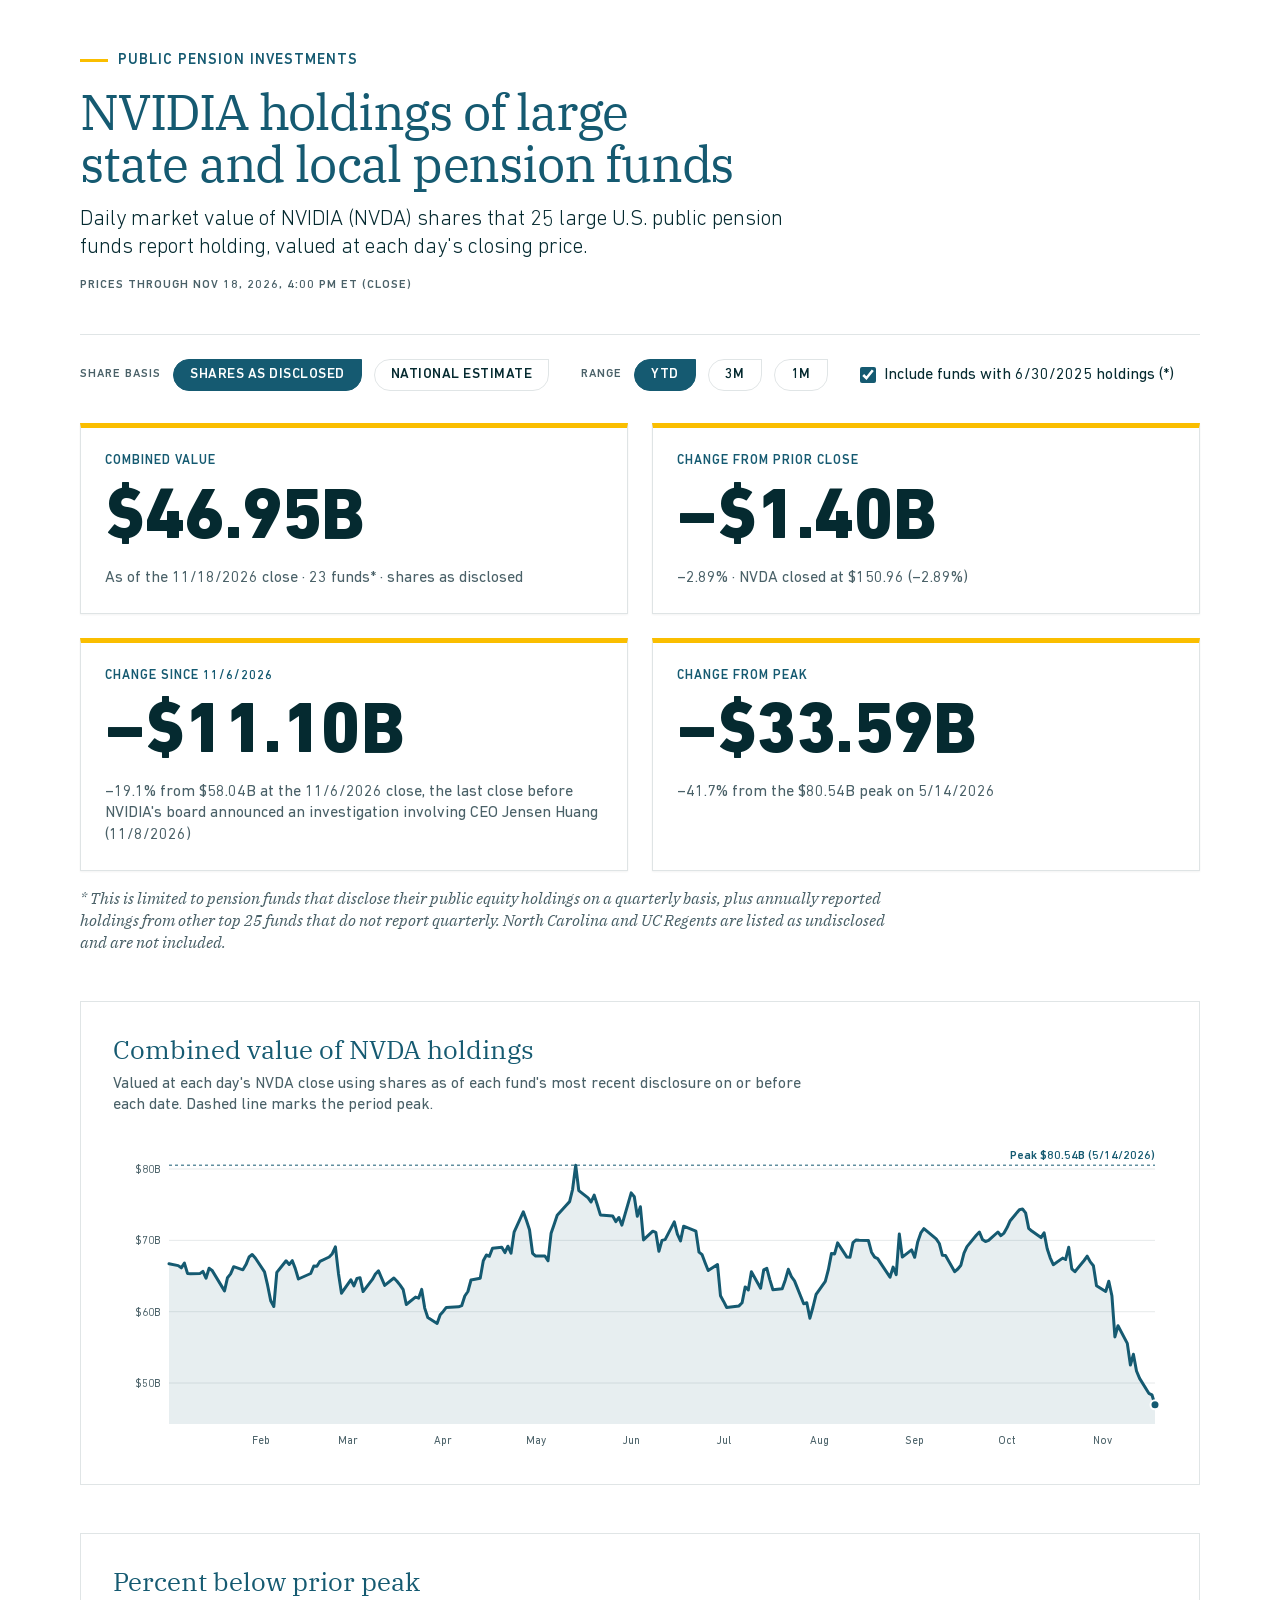
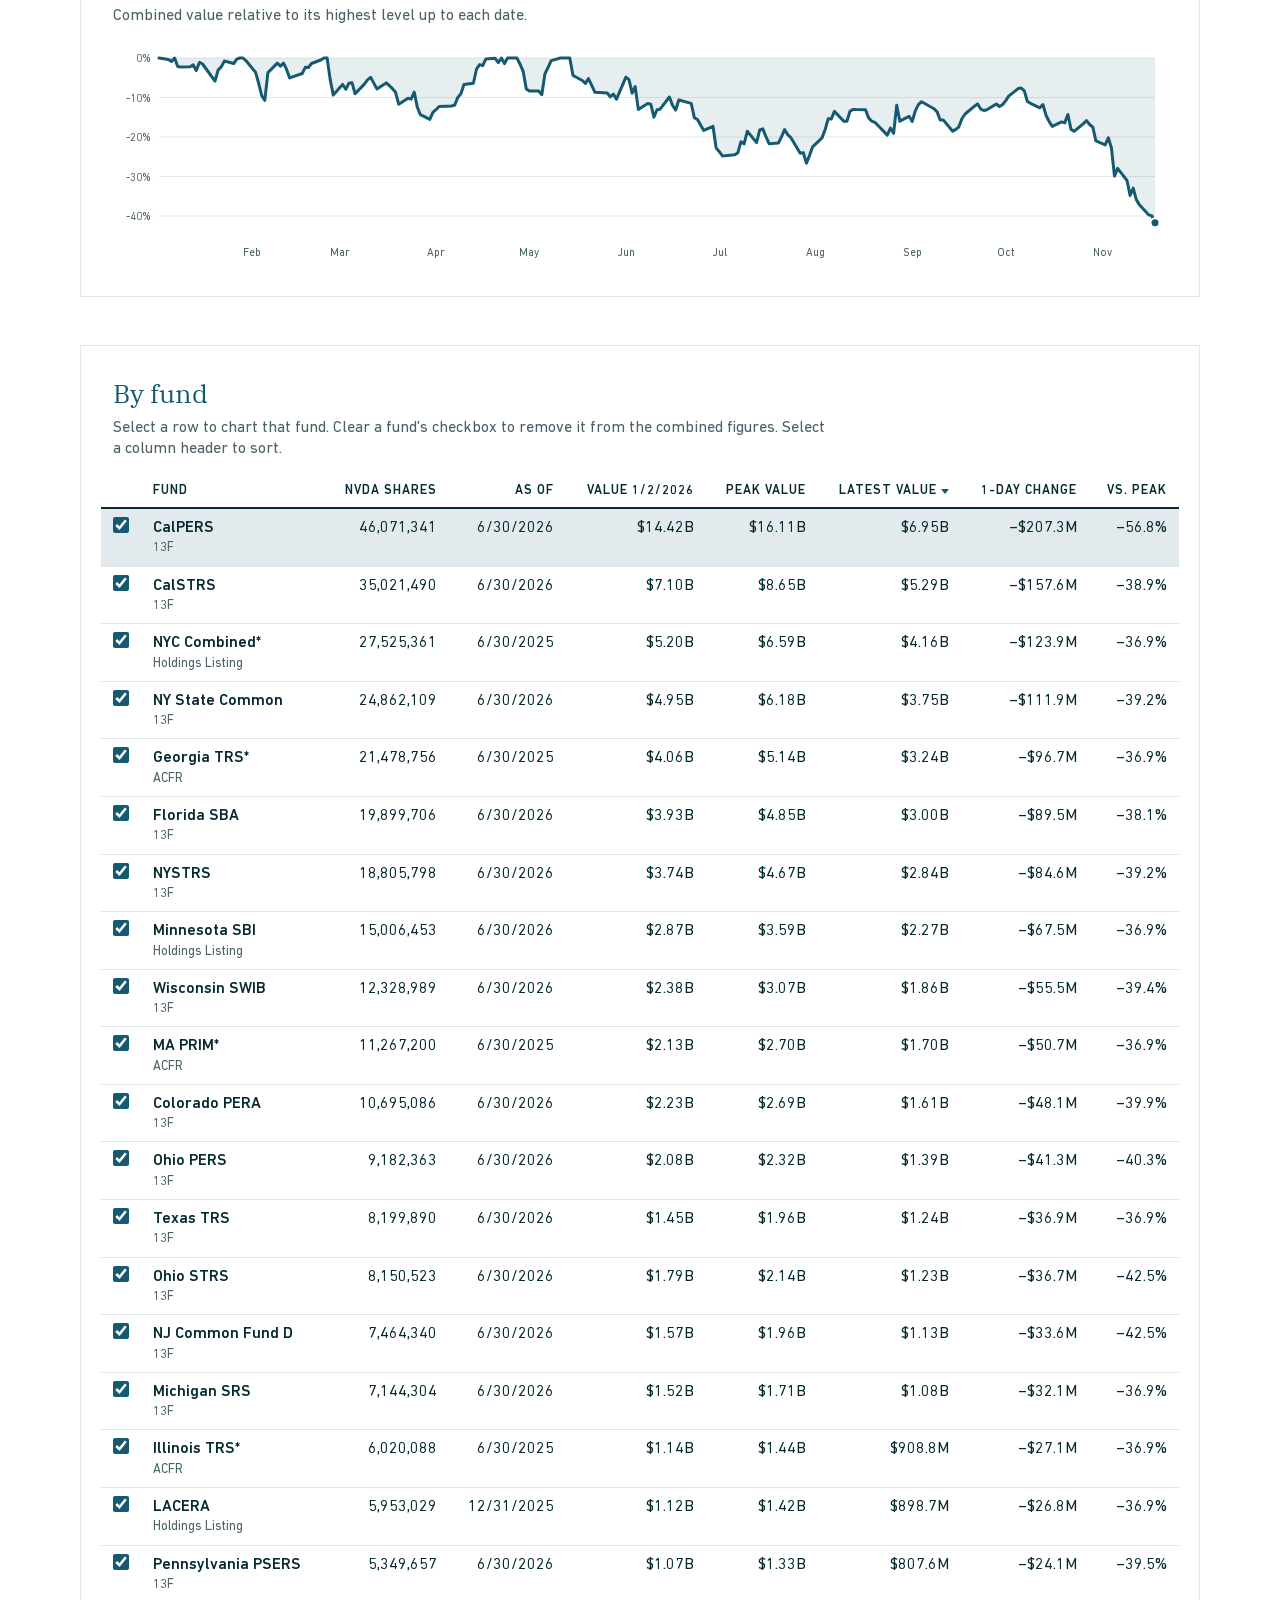
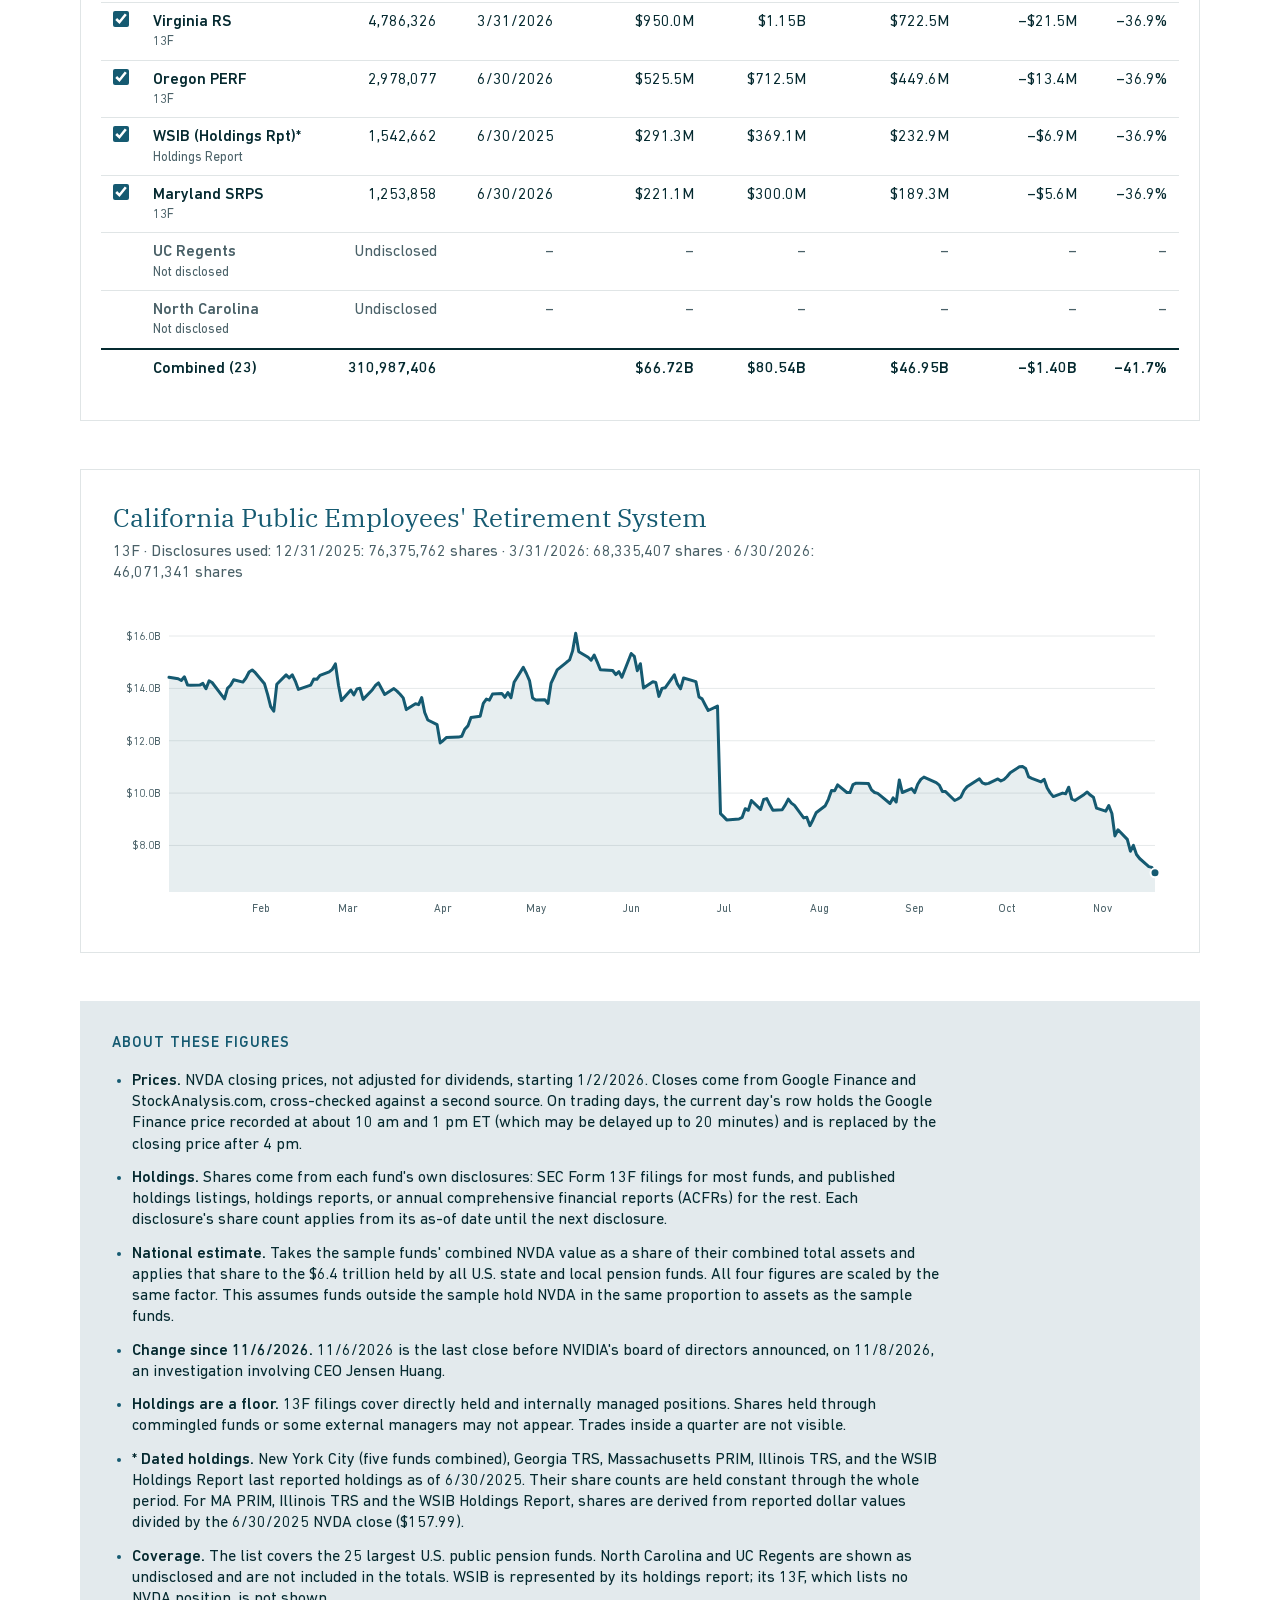
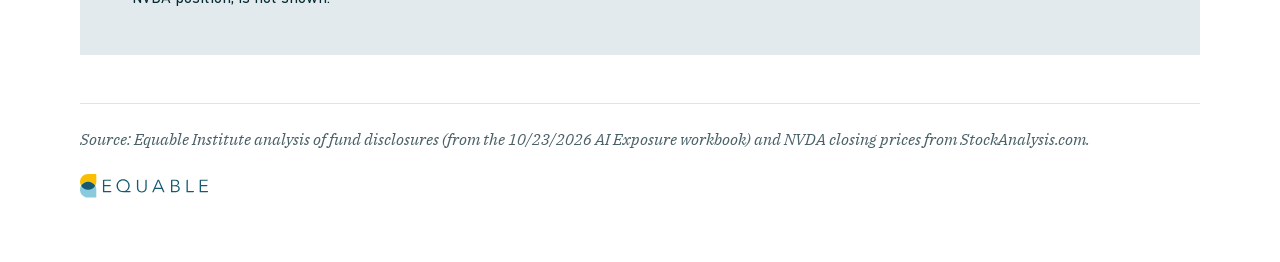
==== nvda-tracker/index.html @ c6b2d12f "Add files via upload" ====
<!DOCTYPE html>
<html lang="en">
<head>
<meta charset="utf-8">
<meta name="viewport" content="width=device-width, initial-scale=1">
<title>NVIDIA holdings of large state and local pension funds | Equable Institute</title>
<link rel="preload" href="fonts/din-next-lt-pro-regular.woff2" as="font" type="font/woff2" crossorigin>
<link rel="preload" href="fonts/din-next-lt-pro-heavy.woff2" as="font" type="font/woff2" crossorigin>
<link rel="preload" href="fonts/IBMPlexSerif-Regular.woff2" as="font" type="font/woff2" crossorigin>
<link rel="stylesheet" href="equable.css">
<style>
/* Page layout + components, built only from Equable Design System tokens */
*{box-sizing:border-box}
html,body{margin:0}
body{background:var(--surface-page);color:var(--text-body);font-family:var(--font-sans);font-size:var(--fs-paragraph-sm);line-height:var(--lh-body);-webkit-font-smoothing:antialiased}
.container{max-width:var(--container-max);margin:0 auto;padding:var(--space-12) var(--container-pad) var(--space-16)}
section{margin-top:var(--space-12)}

/* Header */
.eyebrow{display:inline-flex;align-items:center;gap:10px;font-family:var(--font-sans);font-weight:var(--weight-medium);font-size:var(--fs-eyebrow);letter-spacing:var(--tracking-label);text-transform:uppercase;color:var(--text-link)}
.eyebrow .bar{width:28px;height:3px;background:var(--yellow-500);flex:none}
h1.eqb-h2{margin:var(--space-4) 0 var(--space-4);max-width:22ch}
.lede{margin:0;max-width:60ch}
.meta{margin-top:var(--space-4);font-weight:var(--weight-medium);font-size:var(--fs-badge-sm);letter-spacing:var(--tracking-label);text-transform:uppercase;color:var(--text-muted)}
.live{margin:var(--space-3) 0 0;max-width:80ch;font-size:var(--fs-paragraph-sm);line-height:var(--lh-body);color:var(--text-body);font-variant-numeric:tabular-nums}
.live b{font-weight:var(--weight-medium);color:var(--text-strong)}
.kfoot{margin:var(--space-4) 0 0;max-width:90ch;color:var(--text-muted)}
.eqb-table tbody tr.undis{cursor:default}
.eqb-table tbody tr.undis td{color:var(--text-muted)}

/* Controls: notched-pill Tags */
.controls{display:flex;flex-wrap:wrap;gap:var(--space-4) var(--space-8);align-items:center;margin-top:var(--space-10);padding-top:var(--space-6);border-top:1px solid var(--border-subtle)}
.ctl{display:flex;align-items:center;gap:var(--space-3);flex-wrap:wrap}
.ctl-label{font-weight:var(--weight-medium);font-size:var(--fs-badge-sm);letter-spacing:var(--tracking-label);text-transform:uppercase;color:var(--text-muted)}
.tag{appearance:none;display:inline-flex;align-items:center;gap:7px;font-family:var(--font-sans);font-weight:var(--weight-medium);font-size:14px;letter-spacing:0.5px;text-transform:uppercase;line-height:1;padding:var(--space-2) var(--space-4);border-radius:var(--notch-up);border:1.5px solid var(--border-subtle);background:transparent;color:var(--text-body)}
.tag[aria-pressed="true"]{background:var(--teal-700);border-color:var(--teal-700);color:var(--white)}
.tag[aria-pressed="true"]:hover{background:var(--teal-800);border-color:var(--teal-800)}
.tag:focus-visible,.chk input:focus-visible,th[data-k]:focus-visible,tbody tr:focus-visible{outline:2px solid var(--focus-ring);outline-offset:2px}
.chk{display:inline-flex;gap:var(--space-2);align-items:center;font-size:var(--fs-paragraph-sm);color:var(--text-body);cursor:pointer}
input[type=checkbox]{accent-color:var(--teal-700);width:16px;height:16px;margin:0;cursor:pointer}

/* Stat cards (StatCard component) */
.stats{display:grid;grid-template-columns:repeat(2,minmax(0,1fr));gap:var(--space-6);margin-top:var(--space-8)}
.stat{background:var(--surface-page);border:1px solid var(--border-subtle);border-top:5px solid var(--yellow-500);box-shadow:var(--shadow-card);padding:var(--space-6);border-radius:var(--radius-none)}
.stat .k{font-weight:var(--weight-medium);font-size:13px;letter-spacing:var(--tracking-label);text-transform:uppercase;color:var(--text-link);margin-bottom:14px}
.stat .v{font-family:var(--font-sans);font-weight:var(--weight-heavy);font-size:var(--fs-stat);line-height:var(--lh-stat);letter-spacing:-0.5px;color:var(--text-strong);font-variant-numeric:tabular-nums;white-space:nowrap}
.stat .q{font-size:var(--fs-paragraph-sm);line-height:var(--lh-body);margin-top:var(--space-3);color:var(--text-muted);font-variant-numeric:tabular-nums}

/* Section cards (Card component, bordered) */
.card{background:var(--surface-page);border:1px solid var(--border-subtle);border-radius:var(--radius-none);padding:var(--space-8)}
.card-head{margin-bottom:var(--space-4)}
.card-head .eqb-h5{margin:0}
.card-head p{margin:var(--space-2) 0 0;font-size:var(--fs-paragraph-sm);color:var(--text-muted);max-width:80ch}
.eqb-caption{margin:var(--space-4) 0 0}
.two{display:grid;grid-template-columns:1fr;gap:var(--space-6)}

/* Charts */
.chart{position:relative;width:100%}
.chart svg{display:block;width:100%;overflow:visible}
.c-grid{stroke:rgba(5,42,48,.10);stroke-width:1}
.c-axis{fill:var(--text-muted);font-family:var(--font-sans);font-size:11px;font-variant-numeric:tabular-nums}
.c-line{fill:none;stroke:var(--teal-700);stroke-width:3;stroke-linecap:round;stroke-linejoin:round}
.c-area{fill:rgba(21,90,113,.10)}
.c-ref{stroke:var(--teal-700);stroke-width:1;stroke-dasharray:3 3}
.c-ref-label{fill:var(--teal-700);font-family:var(--font-sans);font-weight:var(--weight-medium);font-size:12px}
.c-dot{fill:var(--teal-700);stroke:var(--white);stroke-width:2}
.c-cross{stroke:var(--teal-900);stroke-width:1;stroke-opacity:.35}
.tip{position:absolute;pointer-events:none;background:var(--surface-page);border:1px solid var(--border-subtle);border-radius:var(--radius-none);box-shadow:var(--shadow-raised);padding:var(--space-3) var(--space-4);font-size:13px;line-height:1.4;white-space:nowrap;display:none;z-index:2;font-variant-numeric:tabular-nums;color:var(--text-body)}
.tip .d{font-weight:var(--weight-medium);font-size:var(--fs-badge-sm);letter-spacing:var(--tracking-label);text-transform:uppercase;color:var(--text-link);margin-bottom:var(--space-1)}
.tip .r{display:flex;justify-content:space-between;gap:var(--space-4)}
.tip .r span:first-child{color:var(--text-muted)}
.tip .r span:last-child{font-weight:var(--weight-medium);color:var(--text-strong)}

/* Table (.eqb-table) */
.tablewrap{overflow-x:auto;margin:0 calc(-1 * var(--space-3))}
.eqb-table td,.eqb-table th{white-space:nowrap}
.eqb-table thead th[data-k]{cursor:pointer;user-select:none}
.eqb-table thead th[aria-sort]::after{display:inline-block;margin-left:var(--space-1);content:"";border-left:4px solid transparent;border-right:4px solid transparent;vertical-align:middle}
.eqb-table thead th[aria-sort="ascending"]::after{border-bottom:5px solid var(--teal-700)}
.eqb-table thead th[aria-sort="descending"]::after{border-top:5px solid var(--teal-700)}
.eqb-table tbody tr{cursor:pointer}
.eqb-table tbody tr.sel td{background:var(--gray-200)}
.eqb-table tbody tr.off td{color:var(--text-muted)}
.eqb-table tbody td.fund{font-weight:var(--weight-medium);color:var(--text-strong)}
.eqb-table tbody tr.off td.fund{font-weight:var(--weight-regular);color:var(--text-muted)}
.eqb-table .cb{width:1%;padding-right:0}
.eqb-table td.fund .src{display:block;font-weight:var(--weight-regular);font-size:13px;color:var(--text-muted)}

/* Notes (soft card surface) */
.notes{background:var(--surface-card);padding:var(--space-8);border-radius:var(--radius-none)}
.notes ul{margin:var(--space-4) 0 0;padding-left:var(--space-5)}
.notes li{margin:0 0 var(--space-3);font-size:var(--fs-paragraph-sm);line-height:var(--lh-body);max-width:90ch}
.notes li::marker{color:var(--teal-700)}
.notes b{font-weight:var(--weight-medium);color:var(--text-strong)}

/* Footer */
footer{margin-top:var(--space-12);padding-top:var(--space-6);border-top:1px solid var(--border-subtle);display:flex;justify-content:space-between;align-items:center;gap:var(--space-6);flex-wrap:wrap}
footer img{height:24px;width:auto;display:block}
footer .eqb-caption{margin:0}
.err{padding:var(--space-8);text-align:center;color:var(--text-muted)}

@media (max-width:1100px){
  .stat .v{font-size:56px}
}
@media (max-width:760px){
  .container{padding:var(--space-8) var(--container-pad-sm) var(--space-12)}
  h1.eqb-h2{font-size:34px;line-height:1.1;letter-spacing:-0.6px}
  .eqb-body-lg{font-size:var(--fs-paragraph);line-height:var(--lh-paragraph)}
  .stats{grid-template-columns:1fr;gap:var(--space-4)}
  .stat .v{font-size:52px}
  .card,.notes{padding:var(--space-5)}
  .eqb-h5{font-size:22px}
}
</style>
</head>
<body>
<main class="container">
  <header>
    <div class="eyebrow"><span class="bar" aria-hidden="true"></span>Public pension investments</div>
    <h1 class="eqb-h2">NVIDIA holdings of large state and local pension funds</h1>
    <p class="eqb-body-lg lede">Daily market value of NVIDIA (NVDA) shares that 25 large U.S. public pension funds report holding, valued at each day's closing price.</p>
    <div class="meta" id="meta">Loading data</div>
    <p class="live" id="live" hidden></p>
  </header>

  <div class="controls" role="group" aria-label="Display options">
    <div class="ctl" id="basisSeg" role="group" aria-label="Share basis">
      <span class="ctl-label">Share basis</span>
      <button type="button" class="tag eqb-tag--interactive" data-basis="disclosed" aria-pressed="true" title="Each day uses the shares from the most recent disclosure on or before that day">Shares as disclosed</button>
      <button type="button" class="tag eqb-tag--interactive" data-basis="national" aria-pressed="false" hidden title="Scales the sample's NVDA holdings, as a share of the sample funds' total assets, to all U.S. state and local pension assets">National estimate</button>
    </div>
    <div class="ctl" id="rangeSeg" role="group" aria-label="Date range">
      <span class="ctl-label">Range</span>
      <button type="button" class="tag eqb-tag--interactive" data-range="all" aria-pressed="true">YTD</button>
      <button type="button" class="tag eqb-tag--interactive" data-range="90" aria-pressed="false">3M</button>
      <button type="button" class="tag eqb-tag--interactive" data-range="30" aria-pressed="false">1M</button>
    </div>
    <label class="chk"><input type="checkbox" id="datedChk" checked> Include funds with 6/30/2025 holdings (*)</label>
  </div>

  <div class="stats" id="kpis" aria-live="polite"></div>
  <p class="eqb-caption kfoot">* This is limited to pension funds that disclose their public equity holdings on a quarterly basis, plus annually reported holdings from other top 25 funds that do not report quarterly. North Carolina and UC Regents are listed as undisclosed and are not included.</p>

  <section class="card" id="totalCard">
    <div class="card-head">
      <h2 class="eqb-h5" id="totalTitle">Combined value of NVDA holdings</h2>
      <p id="totalSub"></p>
    </div>
    <div class="chart" id="totalChart"></div>
  </section>

  <section class="card" id="ddCard">
    <div class="card-head">
      <h2 class="eqb-h5">Percent below prior peak</h2>
      <p>Combined value relative to its highest level up to each date.</p>
    </div>
    <div class="chart" id="ddChart"></div>
  </section>

  <section class="card" id="fundsCard">
    <div class="card-head">
      <h2 class="eqb-h5">By fund</h2>
      <p>Select a row to chart that fund. Clear a fund's checkbox to remove it from the combined figures. Select a column header to sort.</p>
    </div>
    <div class="tablewrap">
      <table class="eqb-table eqb-table--hover eqb-table--compact" id="fundTable"><thead></thead><tbody></tbody><tfoot></tfoot></table>
    </div>
  </section>

  <section class="card" id="fundCard">
    <div class="card-head">
      <h2 class="eqb-h5" id="fundTitle">Fund detail</h2>
      <p id="fundSub"></p>
    </div>
    <div class="chart" id="fundChart"></div>
  </section>

  <section class="notes" id="notesCard">
    <div class="eyebrow">About these figures</div>
    <ul>
      <li><b>Prices.</b> NVDA closing prices, not adjusted for dividends, starting 1/2/2026. Closes come from Google Finance and StockAnalysis.com, cross-checked against a second source. On trading days, the current day's row holds the Google Finance price recorded at about 10 am and 1 pm ET (which may be delayed up to 20 minutes) and is replaced by the closing price after 4 pm.</li>
      <li><b>Holdings.</b> Shares come from each fund's own disclosures: SEC Form 13F filings for most funds, and published holdings listings, holdings reports, or annual comprehensive financial reports (ACFRs) for the rest. Each disclosure's share count applies from its as-of date until the next disclosure.</li>
      <li><b>National estimate.</b> Takes the sample funds' combined NVDA value as a share of their combined total assets and applies that share to the $6.4 trillion held by all U.S. state and local pension funds. All four figures are scaled by the same factor. This assumes funds outside the sample hold NVDA in the same proportion to assets as the sample funds.</li>
      <li><b>Change since 11/6/2026.</b> 11/6/2026 is the last close before NVIDIA's board of directors announced, on 11/8/2026, an investigation involving CEO Jensen Huang.</li>
      <li><b>Holdings are a floor.</b> 13F filings cover directly held and internally managed positions. Shares held through commingled funds or some external managers may not appear. Trades inside a quarter are not visible.</li>
      <li><b>* Dated holdings.</b> New York City (five funds combined), Georgia TRS, Massachusetts PRIM, Illinois TRS, and the WSIB Holdings Report last reported holdings as of 6/30/2025. Their share counts are held constant through the whole period. For MA PRIM, Illinois TRS and the WSIB Holdings Report, shares are derived from reported dollar values divided by the 6/30/2025 NVDA close ($157.99).</li>
      <li><b>Coverage.</b> The list covers the 25 largest U.S. public pension funds. North Carolina and UC Regents are shown as undisclosed and are not included in the totals. WSIB is represented by its holdings report; its 13F, which lists no NVDA position, is not shown.</li>
    </ul>
  </section>

  <footer>
    <p class="eqb-caption" id="srcLine">Source: Equable Institute analysis of fund disclosures (from the 10/23/2026 AI Exposure workbook) and NVDA closing prices from StockAnalysis.com.</p>
    <img src="equable-logo-lightbg.svg" alt="Equable Institute">
  </footer>
</main>

<script>
(function(){
"use strict";
const $=s=>document.querySelector(s);
const state={basis:"disclosed",range:"all",dated:true,include:{},sel:null,sortKey:"latest",sortDir:-1};
let D=null;

// ---------- parsing ----------
function num(v){
  if(v===null||v===undefined||v==="") return null;
  if(typeof v==="number") return isFinite(v)?v:null;
  let s=String(v).trim(); let neg=false;
  if(/^\(.*\)$/.test(s)){neg=true;s=s.slice(1,-1);}
  s=s.replace(/[$,\s]/g,"");
  if(s.startsWith("-")){neg=!neg;s=s.slice(1);}
  if(!/^\d*\.?\d+(e[+-]?\d+)?$/i.test(s)) return null;
  const n=parseFloat(s); return neg?-n:n;
}
function dt(v){
  if(v===null||v===undefined||v==="") return null;
  const s=String(v).trim(); let m;
  if((m=s.match(/^(\d{1,2})\/(\d{1,2})\/(\d{4})$/))) return Date.UTC(+m[3],+m[1]-1,+m[2]);
  if((m=s.match(/^(\d{4})-(\d{2})-(\d{2})/))) return Date.UTC(+m[1],+m[2]-1,+m[3]);
  return null;
}
// Display rules: WSIB's 13F (no NVDA position) is not shown because WSIB is covered by its holdings report;
// UC Regents and North Carolina are listed as undisclosed and left out of totals.
const EXCLUDE=["WSIB (13F)"],UNDISCLOSED=["UC Regents"];
const EXTRA_UNDISCLOSED=[{name:"North Carolina Retirement Systems",short:"North Carolina"}];
const CUTOFF_T=Date.UTC(2026,10,6); // 11/6/2026 close, last close before the 11/8/2026 board announcement
// National estimate inputs. Fill in total assets (USD) for each sample fund, keyed by short name; the toggle stays hidden until every included fund has a value.
const NATIONAL_ASSETS=6.4e12;
const FUND_ASSETS={};
function parse(raw){
  const days=[];
  for(const r of raw.daily||[]){const t=dt(r[0]),c=num(r[1]); if(t!==null&&c!==null) days.push({t,close:c});}
  days.sort((a,b)=>a.t-b.t);
  const funds=[];
  for(const r of raw.holdings||[]){
    if(!r||r.length<6) continue;
    const slots=[];
    for(const k of [4,7,10,13]){const t=dt(r[k]),sh=num(r[k+1]); if(t!==null&&sh!==null) slots.push({t,shares:sh});}
    if(!slots.length) continue;
    slots.sort((a,b)=>a.t-b.t);
    const name=String(r[0]||"").trim(), short=String(r[1]||name).trim();
    if(EXCLUDE.includes(short)) continue;
    const undis=UNDISCLOSED.includes(short);
    funds.push({name,short,source:undis?"Not disclosed":String(r[2]||""),include:!undis&&num(r[3])!==0,undisclosed:undis,dated:/\*/.test(short)||/\*/.test(name),slots,latest:slots[slots.length-1]});
  }
  for(const x of EXTRA_UNDISCLOSED) funds.push(Object.assign({source:"Not disclosed",include:false,undisclosed:true,dated:false,slots:[{t:0,shares:0}],latest:{t:0,shares:0}},x));
  return {days,funds,raw};
}

// ---------- calc ----------
function sharesAt(f,t){let s=0;for(const sl of f.slots){if(sl.t<=t) s=sl.shares;}return s;}
function fundShares(f,t){return sharesAt(f,t);}
// National estimate: k = national public pension assets / total assets of the included sample funds.
function natK(){const fs=D.funds.filter(active);let a=0;for(const f of fs){const x=FUND_ASSETS[f.short];if(!(x>0)) return null;a+=x;}return a>0&&NATIONAL_ASSETS>0?NATIONAL_ASSETS/a:null;}
function natReady(){return natK()!==null;}
function active(f){return !f.undisclosed&&state.include[f.short]&&(state.dated||!f.dated);}
function fundSeries(f){return D.days.map(d=>({t:d.t,close:d.close,v:d.close*fundShares(f,d.t)}));}
function totalSeries(scale){const fs=D.funds.filter(active),k=scale===undefined?1:scale;return D.days.map(d=>{let v=0;for(const f of fs) v+=d.close*fundShares(f,d.t);return {t:d.t,close:d.close,v:v*k};});}
function withPeak(s){let p=-Infinity,pt=null;return s.map(x=>{if(x.v>p){p=x.v;pt=x.t;}return Object.assign({},x,{peak:p,peakT:pt,dd:p>0?x.v/p-1:0});});}
function stats(s){if(!s.length) return null;const last=s[s.length-1],prev=s.length>1?s[s.length-2]:null,first=s[0];let pk=s[0];for(const p of s){if(p.v>pk.v) pk=p;}return {last,prev,first,pk};}

// ---------- format ----------
const MON=["Jan","Feb","Mar","Apr","May","Jun","Jul","Aug","Sep","Oct","Nov","Dec"];
const fmtDate=t=>{const d=new Date(t);return (d.getUTCMonth()+1)+"/"+d.getUTCDate()+"/"+d.getUTCFullYear();};
const fmtLong=t=>{const d=new Date(t);return MON[d.getUTCMonth()]+" "+d.getUTCDate()+", "+d.getUTCFullYear();};
const fmtAxisDate=t=>{const d=new Date(t);return MON[d.getUTCMonth()]+" "+d.getUTCDate();};
function money(v,dp){
  if(v===null||!isFinite(v)) return "n/a";
  const a=Math.abs(v),sg=v<0?"−":"";
  if(a>=1e9) return sg+"$"+(a/1e9).toFixed(dp===undefined?2:dp)+"B";
  if(a>=1e6) return sg+"$"+(a/1e6).toFixed(dp===undefined?1:dp)+"M";
  if(a>=1e3) return sg+"$"+(a/1e3).toFixed(0)+"K";
  return sg+"$"+a.toFixed(2);
}
const signedMoney=v=>(v>0?"+":"")+money(v);
const pct=(v,dp=1)=>v===null||!isFinite(v)?"n/a":(v>0?"+":v<0?"−":"")+Math.abs(v*100).toFixed(dp)+"%";
const intf=v=>Math.round(v).toLocaleString("en-US");
const esc=s=>String(s).replace(/[&<>"]/g,c=>({"&":"&amp;","<":"&lt;",">":"&gt;",'"':"&quot;"}[c]));

// ---------- chart ----------
function niceTicks(lo,hi,n){
  const span=hi-lo||Math.abs(hi)||1,step0=span/n,mag=Math.pow(10,Math.floor(Math.log10(step0)));
  const err=step0/mag,step=(err>=7.5?10:err>=3.5?5:err>=1.5?2:1)*mag;
  const out=[];for(let v=Math.ceil(lo/step)*step;v<=hi+1e-9;v+=step) out.push(+v.toFixed(10));return out;
}
function lineChart(el,series,opt){
  el.innerHTML="";
  const W=Math.max(280,el.clientWidth),H=opt.height||(W<560?230:320);
  const m={l:opt.yw||60,r:12,t:14,b:28},iw=W-m.l-m.r,ih=H-m.t-m.b;
  if(!series.length){el.innerHTML='<div class="err">No data</div>';return;}
  const t0=series[0].t,t1=series[series.length-1].t;
  let ymin=Infinity,ymax=-Infinity;for(const p of series){ymin=Math.min(ymin,p.y);ymax=Math.max(ymax,p.y);}
  if(opt.refY!==undefined){ymax=Math.max(ymax,opt.refY);ymin=Math.min(ymin,opt.refY);}
  if(opt.zeroTop) ymax=0;
  const pad=(ymax-ymin)*0.08||1; if(!opt.zeroTop) ymax+=pad; ymin-=pad;
  if(opt.floorZero) ymin=Math.max(0,ymin);
  const ticks=niceTicks(ymin,ymax,W<560?4:5); ymin=Math.min(ymin,ticks[0]); if(!opt.zeroTop) ymax=Math.max(ymax,ticks[ticks.length-1]);
  const x=t=>m.l+(t1===t0?iw/2:(t-t0)/(t1-t0)*iw), y=v=>m.t+(ymax-v)/(ymax-ymin)*ih;
  const NS="http://www.w3.org/2000/svg",svg=document.createElementNS(NS,"svg");
  svg.setAttribute("viewBox","0 0 "+W+" "+H);svg.setAttribute("height",H);svg.setAttribute("role","img");svg.setAttribute("aria-label",opt.label||"");
  const mk=(tag,at,par)=>{const e=document.createElementNS(NS,tag);for(const k in at) e.setAttribute(k,at[k]);(par||svg).appendChild(e);return e;};
  for(const v of ticks){ if(v<ymin-1e-9||v>ymax+1e-9) continue;
    mk("line",{class:"c-grid",x1:m.l,x2:W-m.r,y1:y(v),y2:y(v)});
    mk("text",{class:"c-axis",x:m.l-8,y:y(v)+4,"text-anchor":"end"}).textContent=opt.yfmt(v);
  }
  const span=(t1-t0)/864e5; let xt=[];
  if(span<=45){for(const p of series){if(new Date(p.t).getUTCDay()===1) xt.push(p.t);}}
  else {const d0=new Date(t0);let yy=d0.getUTCFullYear(),mo=d0.getUTCMonth()+1;while(true){const t=Date.UTC(yy,mo,1);if(t>t1) break;xt.push(t);mo++;if(mo>11){mo=0;yy++;}}}
  const maxTicks=Math.floor(iw/62); if(xt.length>maxTicks){const k=Math.ceil(xt.length/maxTicks);xt=xt.filter((_,i)=>i%k===0);}
  for(const t of xt) mk("text",{class:"c-axis",x:x(t),y:H-8,"text-anchor":"middle"}).textContent=span<=45?fmtAxisDate(t):MON[new Date(t).getUTCMonth()];
  let d="";series.forEach((p,i)=>{d+=(i?"L":"M")+x(p.t).toFixed(1)+","+y(p.y).toFixed(1);});
  const base=y(opt.zeroTop?0:ymin);
  mk("path",{class:"c-area",d:d+"L"+x(t1).toFixed(1)+","+base+"L"+x(t0).toFixed(1)+","+base+"Z"});
  if(opt.refY!==undefined){
    mk("line",{class:"c-ref",x1:m.l,x2:W-m.r,y1:y(opt.refY),y2:y(opt.refY)});
    if(opt.refLabel) mk("text",{class:"c-ref-label",x:W-m.r,y:y(opt.refY)-6,"text-anchor":"end"}).textContent=opt.refLabel;
  }
  mk("path",{class:"c-line",d});
  const lp=series[series.length-1];
  mk("circle",{class:"c-dot",cx:x(lp.t),cy:y(lp.y),r:4.5});
  const cross=mk("line",{class:"c-cross",y1:m.t,y2:m.t+ih,visibility:"hidden"});
  const dot=mk("circle",{class:"c-dot",r:5.5,visibility:"hidden"});
  const hit=mk("rect",{x:m.l,y:0,width:iw,height:H,fill:"transparent"});
  el.appendChild(svg);
  const tip=document.createElement("div");tip.className="tip";el.appendChild(tip);
  function show(cx){
    let best=0,bd=Infinity;for(let i=0;i<series.length;i++){const dd=Math.abs(x(series[i].t)-cx);if(dd<bd){bd=dd;best=i;}}
    const p=series[best];
    cross.setAttribute("x1",x(p.t));cross.setAttribute("x2",x(p.t));cross.setAttribute("visibility","visible");
    dot.setAttribute("cx",x(p.t));dot.setAttribute("cy",y(p.y));dot.setAttribute("visibility","visible");
    tip.innerHTML=opt.tip(p);tip.style.display="block";
    const sc=el.clientWidth/W,tw=tip.offsetWidth,px=x(p.t)*sc;let left=px+14;if(left+tw>el.clientWidth) left=px-tw-14;if(left<0) left=0;
    tip.style.left=left+"px";tip.style.top=Math.max(0,y(p.y)*sc-56)+"px";
  }
  function hide(){cross.setAttribute("visibility","hidden");dot.setAttribute("visibility","hidden");tip.style.display="none";}
  const toX=e=>{const r=svg.getBoundingClientRect();return (e.clientX-r.left)/r.width*W;};
  hit.addEventListener("pointermove",e=>show(toX(e)));
  hit.addEventListener("pointerdown",e=>show(toX(e)));
  hit.addEventListener("pointerleave",hide);
}

// ---------- render ----------
function rangeFilter(s){if(state.range==="all"||!s.length) return s;const cut=s[s.length-1].t-(+state.range)*864e5;return s.filter(p=>p.t>=cut);}
const tipRow=(a,b)=>'<div class="r"><span>'+a+'</span><span>'+b+'</span></div>';

function render(){
  if(state.basis==="national"&&!natReady()) state.basis="disclosed";
  const nat=state.basis==="national",K=nat?natK():1;
  const full=withPeak(totalSeries(K)),st=stats(full);
  const sample=nat?stats(withPeak(totalSeries(1))):st;
  if(!st){$("#kpis").innerHTML='<div class="err">No closing prices found in the data.</div>';return;}
  const nInc=D.funds.filter(active).length;
  const basisTxt=nat?"an estimate for all U.S. state and local pension funds, scaled from the sample funds' holdings as a share of their total assets":"shares as of each fund's most recent disclosure on or before each date";
  const dchg=st.prev?st.last.v-st.prev.v:null,dchgP=st.prev&&st.prev.v?st.last.v/st.prev.v-1:null,cchg=st.prev?st.last.close/st.prev.close-1:null;
  const ytd=st.last.v-st.first.v,ytdP=st.first.v?st.last.v/st.first.v-1:null;
  const vsPk=st.last.v-st.pk.v,vsPkP=st.pk.v?st.last.v/st.pk.v-1:null;
  const intra=isIntraday(),cut=full.find(p=>p.t===CUTOFF_T);
  $("#kpis").innerHTML=[
    [nat?'National estimate':'Combined value',money(st.last.v),'As of the '+fmtDate(st.last.t)+(intra?' intraday price (not yet the close)':' close')+' · '+(nat?'all U.S. state and local pension funds ('+'$'+(NATIONAL_ASSETS/1e12).toFixed(1)+' trillion'+' in assets), scaled from '+nInc+' funds*':nInc+' funds* · shares as disclosed')],
    ['Change from prior close',dchg===null?'n/a':signedMoney(dchg),dchgP===null?'':pct(dchgP,2)+' · NVDA '+(intra?'intraday price $':'closed at $')+st.last.close.toFixed(2)+' ('+pct(cchg,2)+')'],
    cut?['Change since '+fmtDate(cut.t),signedMoney(st.last.v-cut.v),pct(cut.v?st.last.v/cut.v-1:null)+' from '+money(cut.v)+' at the '+fmtDate(cut.t)+' close, the last close before NVIDIA\'s board announced an investigation involving CEO Jensen Huang (11/8/2026)']:['Change since '+fmtDate(st.first.t),signedMoney(ytd),pct(ytdP)+' from '+money(st.first.v)],
    ['Change from peak',signedMoney(vsPk),pct(vsPkP)+' from the '+money(st.pk.v)+' peak on '+fmtDate(st.pk.t)]
  ].map(k=>'<div class="stat"><div class="k">'+k[0]+'</div><div class="v">'+k[1]+'</div><div class="q">'+k[2]+'</div></div>').join("");

  $("#totalSub").textContent="Valued at each day's NVDA close using "+basisTxt+". Dashed line marks the period peak.";
  const vis=rangeFilter(full);
  lineChart($("#totalChart"),vis.map(p=>Object.assign({y:p.v},p)),{
    label:"Combined value of NVDA holdings over time",yfmt:v=>money(v,0),yw:56,refY:st.pk.v,refLabel:"Peak "+money(st.pk.v)+" ("+fmtDate(st.pk.t)+")",
    tip:p=>'<div class="d">'+fmtLong(p.t)+'</div>'+tipRow("Combined value",money(p.v))+tipRow("NVDA close","$"+p.close.toFixed(2))+tipRow("Below prior peak",pct(p.dd))
  });
  lineChart($("#ddChart"),vis.map(p=>Object.assign({y:p.dd},p)),{
    label:"Percent below prior peak over time",yfmt:v=>Math.round(v*100)+"%",yw:46,zeroTop:true,height:$("#ddChart").clientWidth<560?180:220,
    tip:p=>'<div class="d">'+fmtLong(p.t)+'</div>'+tipRow("Below prior peak",pct(p.dd))+tipRow("Prior peak",money(p.peak)+" ("+fmtDate(p.peakT)+")")
  });
  renderTable(sample);
  renderFund();
  $("#live").hidden=true;
}

function priceAsOf(){
  const last=D.days[D.days.length-1];if(!last) return "n/a";
  const day=fmtLong(last.t),L=D.raw.live;
  const m=L&&L.trade_time?String(L.trade_time).match(/^(\d{1,2})\/(\d{1,2})\/(\d{4})\s+(\d{1,2}):(\d{2})/):null;
  if(!m||Date.UTC(+m[3],+m[1]-1,+m[2])!==last.t) return day+", 4:00 PM ET (close)";
  const h=+m[4],mi=+m[5];
  if(h*60+mi>=960) return day+", 4:00 PM ET (close)";
  const p=num(L.price);
  if(p!==null&&Math.abs(p-last.close)<0.005) return day+", "+((h%12)||12)+":"+String(mi).padStart(2,"0")+" "+(h<12?"AM":"PM")+" ET";
  const nowH=+new Date().toLocaleString("en-US",{timeZone:"America/New_York",hour:"numeric",hour12:false});
  return day+", about "+(nowH>=13?"1:00 PM":"10:00 AM")+" ET";
}
function isIntraday(){
  const L=D.raw.live;if(!L||!L.trade_time||!D.days.length) return false;
  const m=String(L.trade_time).match(/^(\d{1,2})\/(\d{1,2})\/(\d{4})\s+(\d{1,2}):(\d{2})/);if(!m) return false;
  return Date.UTC(+m[3],+m[1]-1,+m[2])===D.days[D.days.length-1].t&&(+m[4]*60+ +m[5])<960;
}
function renderLive(st){
  const el=$("#live"),L=D.raw.live;
  const p=L?num(L.price):null;
  if(p===null){el.hidden=true;return;}
  let sh=0;for(const f of D.funds.filter(active)) sh+=fundShares(f,st.last.t);
  const pc=num(L.prior_close),chg=pc?p/pc-1:null;
  el.innerHTML='<b>Latest NVDA price: $'+p.toFixed(2)+'</b>'+(chg!==null?' ('+pct(chg,2)+' from the prior close of $'+pc.toFixed(2)+')':'')+
    ' · Last trade '+esc(L.trade_time||'n/a')+' ET, from Google Finance; may be delayed up to 20 minutes.'+
    ' Combined value at this price: <b>'+money(sh*p)+'</b> (shares as disclosed). During trading hours, today\'s row in the charts, cards and table uses the price recorded at the most recent scheduled update (about 10 am and 1 pm ET); it is replaced by the closing price after the close.';
  el.hidden=false;
}

function fundRow(f){
  const s=withPeak(fundSeries(f)),st=stats(s),prev=st.prev?st.prev.v:null;
  return {f,first:st.first.v,peak:st.pk.v,latest:st.last.v,d1:prev===null?null:st.last.v-prev,vsPk:st.pk.v>0?st.last.v/st.pk.v-1:null,
    shares:fundShares(f,st.last.t),asof:(f.slots.filter(x=>x.t<=st.last.t).pop()||f.slots[0]).t};
}
const COLS=[
  {k:"inc",h:'<span class="sr">Include</span>',cls:"cb"},
  {k:"name",h:"Fund"},
  {k:"shares",h:"NVDA shares",num:1},{k:"asof",h:"As of",num:1},{k:"first",h:"Value 1/2/2026",num:1},
  {k:"peak",h:"Peak value",num:1},{k:"latest",h:"Latest value",num:1},{k:"d1",h:"1-day change",num:1},{k:"vsPk",h:"Vs. peak",num:1}
];
function renderTable(tot){
  const rows=D.funds.map(f=>f.undisclosed?{f,first:null,peak:null,latest:null,d1:null,vsPk:null,shares:null,asof:null}:fundRow(f)),key=state.sortKey,dir=state.sortDir;
  const val=(r,k)=>k==="name"?r.f.short.toLowerCase():k==="src"?r.f.source:r[k];
  rows.sort((a,b)=>{if(a.f.undisclosed!==b.f.undisclosed) return a.f.undisclosed?1:-1;const va=val(a,key),vb=val(b,key);if(va===vb) return 0;if(va==null) return 1;if(vb==null) return -1;return (va>vb?1:-1)*dir;});
  $("#fundTable thead").innerHTML="<tr>"+COLS.map(c=>{
    const cls=[c.num?"is-num":"",c.cls||""].join(" ").trim();
    if(c.k==="inc") return '<th scope="col" class="'+cls+'" aria-label="Include in totals"></th>';
    return '<th scope="col" data-k="'+c.k+'" tabindex="0" class="'+cls+'"'+(c.k===key?' aria-sort="'+(dir>0?'ascending':'descending')+'"':'')+'>'+c.h+'</th>';
  }).join("")+"</tr>";
  const tb=$("#fundTable tbody");tb.innerHTML="";
  for(const r of rows){
    if(r.f.undisclosed){const tr=document.createElement("tr");tr.className="undis";
      tr.innerHTML='<td class="cb"></td><td class="fund" title="'+esc(r.f.name)+'">'+esc(r.f.short)+'<span class="src">'+esc(r.f.source)+'</span></td><td class="is-num">Undisclosed</td>'+'<td class="is-num">–</td>'.repeat(6);
      tb.appendChild(tr);continue;}
    const on=active(r.f),tr=document.createElement("tr");tr.tabIndex=0;
    if(!on) tr.classList.add("off"); if(state.sel===r.f.short) tr.classList.add("sel");
    const disabled=r.f.dated&&!state.dated;
    tr.innerHTML='<td class="cb"><input type="checkbox" aria-label="Include '+esc(r.f.short)+'"'+(state.include[r.f.short]?' checked':'')+(disabled?' disabled':'')+'></td>'+
      '<td class="fund" title="'+esc(r.f.name)+'">'+esc(r.f.short)+'<span class="src">'+esc(r.f.source)+'</span></td>'+
      '<td class="is-num">'+intf(r.shares)+'</td><td class="is-num">'+fmtDate(r.asof)+'</td><td class="is-num">'+money(r.first)+'</td><td class="is-num">'+money(r.peak)+'</td><td class="is-num">'+money(r.latest)+'</td>'+
      '<td class="is-num">'+(r.d1===null?'n/a':signedMoney(r.d1))+'</td><td class="is-num">'+(r.vsPk===null?'n/a':pct(r.vsPk))+'</td>';
    tr.querySelector("input").addEventListener("click",e=>{e.stopPropagation();state.include[r.f.short]=e.target.checked;render();});
    const pick=()=>{state.sel=r.f.short;render();document.getElementById("fundCard").scrollIntoView({behavior:"smooth",block:"nearest"});};
    tr.addEventListener("click",pick);
    tr.addEventListener("keydown",e=>{if(e.key==="Enter"||e.key===" "){e.preventDefault();pick();}});
    tb.appendChild(tr);
  }
  const inc=rows.filter(r=>active(r.f)),sum=k=>inc.reduce((a,r)=>a+(r[k]||0),0);
  $("#fundTable tfoot").innerHTML='<tr><td></td><td>Combined ('+inc.length+')</td><td class="is-num">'+intf(sum("shares"))+'</td><td></td><td class="is-num">'+money(tot.first.v)+'</td><td class="is-num">'+money(tot.pk.v)+'</td><td class="is-num">'+money(tot.last.v)+'</td><td class="is-num">'+(tot.prev?signedMoney(tot.last.v-tot.prev.v):'n/a')+'</td><td class="is-num">'+pct(tot.last.v/tot.pk.v-1)+'</td></tr>';
  $("#fundTable thead").querySelectorAll("th[data-k]").forEach(h=>{const k=h.dataset.k;
    const go=()=>{if(state.sortKey===k) state.sortDir*=-1; else {state.sortKey=k;state.sortDir=(k==="name"||k==="src")?1:-1;} render();};
    h.addEventListener("click",go);h.addEventListener("keydown",e=>{if(e.key==="Enter"||e.key===" "){e.preventDefault();go();}});});
}

function renderFund(){
  const f=D.funds.find(x=>x.short===state.sel)||D.funds[0];if(!f) return;state.sel=f.short;
  const s=withPeak(fundSeries(f));
  $("#fundTitle").textContent=f.name;
  $("#fundSub").textContent=f.source+" · Disclosures used: "+f.slots.map(x=>fmtDate(x.t)+": "+intf(x.shares)+" shares").join(" · ")+(f.latest.shares===0?" · No NVDA position reported":"");
  lineChart($("#fundChart"),rangeFilter(s).map(p=>Object.assign({y:p.v},p)),{
    label:"Value of "+f.short+" NVDA holdings over time",yfmt:v=>money(v,v>=1e9?1:0),yw:56,floorZero:true,
    tip:p=>'<div class="d">'+fmtLong(p.t)+'</div>'+tipRow("Value",money(p.v))+tipRow("Shares",intf(fundShares(f,p.t)))+tipRow("NVDA close","$"+p.close.toFixed(2))+tipRow("Below prior peak",pct(p.dd))
  });
}

function bindSeg(id,key){
  document.querySelectorAll(id+" button").forEach(b=>b.addEventListener("click",()=>{
    state[key]=b.dataset[key];document.querySelectorAll(id+" button").forEach(x=>x.setAttribute("aria-pressed",x===b?"true":"false"));render();}));
}

// Published-to-web CSVs of the Google Sheet "NVIDIA Tracking (live)". data.json is the fallback.
const SHEET_PUB="https://docs.google.com/spreadsheets/d/e/2PACX-1vTyzsGlOrd91kpXTSe15QxDTvuMzrm7070jzsONLn352WW2w-z0RXC6YkhYN6KVwFX1oAmcLl5AmWwW/pub";
const GID_DAILY="1090873625",GID_HOLD="162926829";
function csvRows(t){
  const rows=[];let row=[],f="",q=false;
  for(let i=0;i<t.length;i++){const c=t[i];
    if(q){if(c==='"'){if(t[i+1]==='"'){f+='"';i++;}else q=false;}else f+=c;}
    else if(c==='"') q=true;
    else if(c===","){row.push(f);f="";}
    else if(c==="\n"||c==="\r"){if(c==="\r"&&t[i+1]==="\n") i++;row.push(f);rows.push(row);row=[];f="";}
    else f+=c;}
  if(f!==""||row.length){row.push(f);rows.push(row);}
  return rows;
}
async function getCsv(gid){
  const r=await fetch(SHEET_PUB+"?gid="+gid+"&single=true&output=csv",{cache:"no-store"});
  if(!r.ok) throw new Error("HTTP "+r.status);
  const t=await r.text();if(/^\s*</.test(t)) throw new Error("not CSV");return csvRows(t);
}
async function loadSheet(){
  const [dv,hd]=await Promise.all([getCsv(GID_DAILY),getCsv(GID_HOLD)]);
  // Sheet rows 8-258 (Daily Values A:B), 9-34 (Holdings A:R), row 3 = live price cells
  const daily=dv.slice(7,258).map(r=>[r[0]||"",r[1]||""]);
  const holdings=hd.slice(8,34).map(r=>r.slice(0,18));
  if(!daily.length||!/^\d{1,2}\/\d{1,2}\/\d{4}$/.test(daily[0][0])||!holdings.length) throw new Error("unexpected sheet layout");
  const l3=dv[2]||[];
  const live=num(l3[1])!==null?{price:l3[1],trade_time:l3[3],prior_close:l3[5]}:null;
  return {daily,holdings,live,source:"sheet"};
}
async function init(){
  try{D=parse(await loadSheet());}
  catch(e1){
    try{const r=await fetch("data.json",{cache:"no-store"});if(!r.ok) throw new Error("HTTP "+r.status);D=parse(await r.json());}
    catch(e){$("#meta").textContent="Could not load the data ("+e.message+")";return;}
  }
  for(const f of D.funds) state.include[f.short]=f.include;
  const top=D.funds.slice().sort((a,b)=>b.latest.shares-a.latest.shares)[0];state.sel=top?top.short:null;
  const last=D.days[D.days.length-1];
  $("#meta").textContent="Prices through "+priceAsOf();
  const nb=document.querySelector('[data-basis="national"]');if(nb) nb.hidden=!natReady();document.getElementById("basisSeg").hidden=!natReady();
  bindSeg("#basisSeg","basis");bindSeg("#rangeSeg","range");
  $("#datedChk").addEventListener("change",e=>{state.dated=e.target.checked;render();});
  render();
  if(document.fonts&&document.fonts.ready) document.fonts.ready.then(render);
  let rt,lastW=0;new ResizeObserver(en=>{const w=en[0].contentRect.width;if(Math.abs(w-lastW)<2) return;lastW=w;clearTimeout(rt);rt=setTimeout(render,120);}).observe(document.querySelector(".container"));
}
init();
})();
</script>
</body>
</html>
---- nvda-tracker/equable.css ----
/* ==========================================================================
   Equable Design System tokens, vendored for the NVDA tracker.
   Copied verbatim from the Equable Design System (Claude Design):
   tokens/colors.css, typography.css, spacing.css, tables.css, plus the
   @font-face rules (paths pointed at ./fonts) and the focus/tag states
   from interactions.css. Do not edit values here; update from the design
   system instead.
   ========================================================================== */
@font-face{font-family:"DIN Next LT Pro";src:url("fonts/din-next-lt-pro-light.woff2") format("woff2");font-weight:300;font-style:normal;font-display:swap}
@font-face{font-family:"DIN Next LT Pro";src:url("fonts/din-next-lt-pro-regular.woff2") format("woff2");font-weight:400;font-style:normal;font-display:swap}
@font-face{font-family:"DIN Next LT Pro";src:url("fonts/din-next-lt-pro-medium.woff2") format("woff2");font-weight:500;font-style:normal;font-display:swap}
@font-face{font-family:"DIN Next LT Pro";src:url("fonts/din-next-lt-pro-bold.woff2") format("woff2");font-weight:700;font-style:normal;font-display:swap}
@font-face{font-family:"DIN Next LT Pro";src:url("fonts/din-next-lt-pro-heavy.woff2") format("woff2");font-weight:800;font-style:normal;font-display:swap}
@font-face{font-family:"IBM Plex Serif";src:url("fonts/IBMPlexSerif-Light.woff2") format("woff2");font-weight:300;font-style:normal;font-display:swap}
@font-face{font-family:"IBM Plex Serif";src:url("fonts/IBMPlexSerif-Regular.woff2") format("woff2");font-weight:400;font-style:normal;font-display:swap}
@font-face{font-family:"IBM Plex Serif";src:url("fonts/IBMPlexSerif-Italic.woff2") format("woff2");font-weight:300 400;font-style:italic;font-display:swap}
/* ==========================================================================
   Equable — Color Tokens
   Derived from the brand "Color Palette / Accessibility" style sheet.
   Base ramps first, then semantic aliases. Prefer the semantic names in
   product code so themes can shift underneath.
   ========================================================================== */
:root {
  /* ---- Teal (primary brand family) ---- */
  --teal-900: #052A30;   /* Primary Dark Teal — brand anchor, dark surfaces, display text */
  --teal-800: #08495E;   /* Mid Dark Teal */
  --teal-700: #155A71;   /* Teal — primary buttons, links, badges */
  --teal-300: #8ACADD;   /* Light Blue — tints, illustration, accents on dark */

  /* ---- Warm accents ---- */
  --yellow-500: #FABE00; /* Signature Yellow — CTAs, highlights, stats */
  --orange-600: #EE5D1A; /* Orange */
  --coral-500:  #FF6542; /* Coral / red-orange — illustration, alerts */
  --coral-400:  #FF8246; /* Light coral */

  /* ---- Cool accents ---- */
  --mint-400:   #99CEBE; /* Mint Green — illustration, soft surfaces */
  --purple-500: #7774AA; /* Purple */
  --purple-300: #A6A2E2; /* Light Purple */

  /* ---- Neutrals ---- */
  --ink-900:    #08181B; /* Near-black ink (icons / hairline text) */
  --gray-200:   #E3EAED; /* Light blue-gray — soft card / band surfaces */
  --gray-100:   #F5F5F5; /* Neutral gray — page chrome, nav bar */
  --gray-050:   #F7F7F7; /* Off white */
  --white:      #FFFFFF;

  /* ===== Semantic aliases ===== */

  /* Surfaces */
  --surface-page:        var(--white);
  --surface-tint:        var(--teal-300);  /* pale-blue hero / emphasis band */
  --surface-muted:       var(--gray-100);
  --surface-card:        var(--gray-200);
  --surface-inverse:     var(--teal-900);
  --surface-inverse-alt: var(--teal-800);
  --surface-brand:       var(--teal-700);
  --surface-accent:      var(--yellow-500);

  /* Text */
  --text-strong:    var(--teal-900);   /* default headings + body on light */
  --text-body:      var(--teal-900);
  --text-muted:     #4A6168;           /* desaturated teal for secondary copy */
  --text-serif:     var(--teal-700);   /* editorial serif headings */
  --text-on-dark:   var(--gray-200);   /* body copy on dark teal */
  --text-on-dark-strong: var(--white);
  --text-link:      var(--teal-700);

  /* Lines & borders */
  --border-subtle:  rgba(5, 42, 48, 0.12);
  --border-strong:  var(--teal-900);
  --border-on-dark: rgba(227, 234, 237, 0.24);

  /* Focus / state */
  --focus-ring:     var(--yellow-500);
}
/* ==========================================================================
   Equable — Typography Tokens
   Source of truth: the WP Manual "Style Sheet" frame (Desktop Large scale).

   ROLE ASSIGNMENTS (from the manual, verbatim):
     H2        IBM Plex Serif · Regular · 50 / 52 / -1.2px   ← big editorial headline
     H3        DIN Next LT Pro · Medium  · 40 / 52
     H4        DIN Next LT Pro · Regular · 36 / 40 / -1px
     H5        IBM Plex Serif · Regular · 26 / 32            ← editorial sub-head
     H6        DIN Next LT Pro · Regular · 24 / 28
     Stat      DIN Next LT Pro · Heavy   · 72 / 72           ← big data number
     Eyebrow   DIN Next LT Pro · Medium  · 15 / 19 / 1px
     Breadcrumb DIN Next LT Pro · Regular · 16 / 16 / 1px
     Button Lg DIN Next LT Pro · Medium  · 16 / 16
     Button Sm DIN Next LT Pro · Medium  · 12 / 12
     Badge Lg  DIN Next LT Pro · Regular · 14 / 12
     Badge Sm  DIN Next LT Pro · Regular · 12 / 12
     Para Lg   DIN Next LT Pro · Light   · 22 / 28
     Para      DIN Next LT Pro · Regular · 18 / 24           ← default body
     Para Sm   DIN Next LT Pro · Regular · 16 / 22
     Caption   IBM Plex Serif · Light Italic · 16 / 22

   Editorial headlines are SERIF (IBM Plex Serif). DIN carries everything
   structural — sub-heads, stats, body, eyebrows, UI. This serif/sans split
   is core to the brand.
   ========================================================================== */
:root {
  /* Families */
  --font-sans:  "DIN Next LT Pro", -apple-system, BlinkMacSystemFont, "Segoe UI", Roboto, "Helvetica Neue", Arial, sans-serif;
  --font-serif: "IBM Plex Serif", ui-serif, Georgia, "Times New Roman", serif;

  /* Weights — DIN Next LT Pro */
  --weight-light:   300;
  --weight-regular: 400;
  --weight-medium:  500;
  --weight-bold:    700;
  --weight-heavy:   800;   /* DIN Next Heavy — used by Stat. Falls back to bold if face absent. */

  /* ---- Type scale (Desktop Large — canonical) ---- */
  --fs-stat: 72px;        /* DIN Heavy — big data figure */
  --fs-h2:   50px;        /* IBM Plex Serif — editorial headline */
  --fs-h3:   40px;        /* DIN Medium */
  --fs-h4:   36px;        /* DIN Regular */
  --fs-h5:   26px;        /* IBM Plex Serif */
  --fs-h6:   24px;        /* DIN Regular */
  --fs-paragraph-lg: 22px;/* DIN Light */
  --fs-paragraph: 18px;   /* DIN Regular — default body */
  --fs-paragraph-sm: 16px;/* DIN Regular */
  --fs-breadcrumb: 16px;  /* DIN Regular, +1px */
  --fs-eyebrow: 15px;     /* DIN Medium, +1px */
  --fs-badge-lg: 14px;
  --fs-badge-sm: 12px;
  --fs-button-lg: 16px;   /* DIN Medium */
  --fs-button-sm: 12px;   /* DIN Medium */
  --fs-caption: 16px;     /* IBM Plex Serif Light Italic */

  /* ---- Line heights (px-accurate to spec, expressed unitless where clean) ---- */
  --lh-stat: 1.0; /* @kind other */         /* 72/72 */
  --lh-h2: 1.04; /* @kind other */          /* 52/50 */
  --lh-h3: 1.3; /* @kind other */           /* 52/40 */
  --lh-h4: 1.11; /* @kind other */          /* 40/36 */
  --lh-h5: 1.23; /* @kind other */          /* 32/26 */
  --lh-h6: 1.17; /* @kind other */          /* 28/24 */
  --lh-paragraph-lg: 1.27; /* @kind other *//* 28/22 */
  --lh-paragraph: 1.33; /* @kind other */   /* 24/18 */
  --lh-caption: 1.375; /* @kind other */    /* 22/16 */
  --lh-tight: 1.0; /* @kind other */
  --lh-snug: 1.15; /* @kind other */
  --lh-heading: 1.2; /* @kind other */
  --lh-body: 1.33; /* @kind other */
  --lh-relaxed: 1.6; /* @kind other */

  /* ---- Tracking ---- */
  --tracking-eyebrow: 1px; /* @kind other */
  --tracking-label: 1px; /* @kind other */
  --tracking-h2: -1.2px; /* @kind other */
  --tracking-h4: -1px; /* @kind other */
  --tracking-tight: -1px; /* @kind other */

  /* ---- Back-compat aliases (used by components authored earlier) ---- */
  --fs-display-xl: var(--fs-stat);
  --fs-display-lg: var(--fs-h2);
  --fs-display-md: var(--fs-stat);   /* StatCard big number */
  --fs-h1: var(--fs-h2);
  --fs-title: var(--fs-h5);
  --fs-body-lg: var(--fs-paragraph-lg);
  --fs-body: var(--fs-paragraph);
  --fs-body-sm: var(--fs-paragraph-sm);
  --fs-label: var(--fs-eyebrow);
}

/* ==========================================================================
   Reusable text-role classes — apply the spec without re-deriving values.
   ========================================================================== */
.eqb-stat {
  font-family: var(--font-sans); font-weight: var(--weight-heavy);
  font-size: var(--fs-stat); line-height: var(--lh-stat); letter-spacing: -0.5px;
  color: var(--text-strong);
}
.eqb-h2 {
  font-family: var(--font-serif); font-weight: var(--weight-regular);
  font-size: var(--fs-h2); line-height: var(--lh-h2); letter-spacing: var(--tracking-h2);
  color: var(--text-serif);
}
.eqb-h3 {
  font-family: var(--font-sans); font-weight: var(--weight-medium);
  font-size: var(--fs-h3); line-height: var(--lh-h3);
  color: var(--text-strong);
}
.eqb-h4 {
  font-family: var(--font-sans); font-weight: var(--weight-regular);
  font-size: var(--fs-h4); line-height: var(--lh-h4); letter-spacing: var(--tracking-h4);
  color: var(--text-strong);
}
.eqb-h5 {
  font-family: var(--font-serif); font-weight: var(--weight-regular);
  font-size: var(--fs-h5); line-height: var(--lh-h5);
  color: var(--text-serif);
}
.eqb-h6 {
  font-family: var(--font-sans); font-weight: var(--weight-regular);
  font-size: var(--fs-h6); line-height: var(--lh-h6);
  color: var(--text-strong);
}
.eqb-eyebrow {
  font-family: var(--font-sans); font-weight: var(--weight-medium);
  font-size: var(--fs-eyebrow); line-height: var(--lh-snug);
  letter-spacing: var(--tracking-eyebrow); text-transform: uppercase;
  color: var(--text-link);
}
.eqb-body {
  font-family: var(--font-sans); font-weight: var(--weight-regular);
  font-size: var(--fs-paragraph); line-height: var(--lh-paragraph);
  color: var(--text-body);
}
.eqb-body-lg {
  font-family: var(--font-sans); font-weight: var(--weight-light);
  font-size: var(--fs-paragraph-lg); line-height: var(--lh-paragraph-lg);
  color: var(--text-body);
}
.eqb-caption {
  font-family: var(--font-serif); font-weight: var(--weight-light); font-style: italic;
  font-size: var(--fs-caption); line-height: var(--lh-caption);
  color: var(--text-muted);
}
/* Back-compat */
.eqb-display { font-family: var(--font-sans); font-weight: var(--weight-heavy); font-size: var(--fs-stat); line-height: var(--lh-stat); color: var(--text-strong); }
.eqb-serif-title { font-family: var(--font-serif); font-weight: var(--weight-regular); font-size: var(--fs-h2); line-height: var(--lh-h2); letter-spacing: var(--tracking-h2); color: var(--text-serif); }
/* ==========================================================================
   Equable — Spacing, Radius, Shadow & Layout Tokens
   Spacing is an 8px-based scale (with a 4px half-step).
   The defining shape signature is the "notched pill": a fully rounded pill
   with exactly ONE squared corner — it echoes the logo mark's flat edge.
   Cards & content blocks are otherwise SHARP (0 radius).
   ========================================================================== */
:root {
  /* Spacing scale */
  --space-0: 0;
  --space-1: 4px;
  --space-2: 8px;
  --space-3: 12px;
  --space-4: 16px;
  --space-5: 20px;
  --space-6: 24px;
  --space-8: 32px;
  --space-10: 40px;
  --space-12: 48px;
  --space-16: 64px;
  --space-20: 80px;
  --space-24: 96px;
  --space-32: 128px;

  /* Radius */
  --radius-none: 0px;       /* cards, image frames, badges, inputs */
  --radius-sm: 4px;
  --radius-pill: 9999px;    /* fully rounded */
  --radius-notch: 20px;     /* notched-pill corner radius */

  /* Signature notched-pill corner sets (top-right squared = "Corner Up") */
  --notch-up:    20px 0 20px 20px; /* @kind radius */
  --notch-down:  20px 20px 20px 0; /* @kind radius */

  /* Shadows — used sparingly; the brand is mostly flat */
  --shadow-card: 0px 1px 2px 0px rgba(0, 0, 0, 0.05);
  --shadow-raised: 0px 6px 20px -4px rgba(5, 42, 48, 0.18);
  --shadow-overlay: 0px 18px 48px -12px rgba(5, 42, 48, 0.32);

  /* Layout */
  --container-max: 1280px;
  --container-pad: 80px;     /* desktop gutter */
  --container-pad-sm: 24px;  /* mobile gutter */
  --section-gap: 96px;       /* vertical rhythm between page sections */

  /* Motion */
  --ease-standard: cubic-bezier(0.2, 0.6, 0.2, 1); /* @kind other */
  --dur-fast: 120ms; /* @kind other */
  --dur-base: 200ms; /* @kind other */
  --dur-slow: 320ms; /* @kind other */
}
/* ==========================================================================
   Equable — Table Styling
   Data tables for reports, research, and the pension data hub. Follows the
   brand's structural language: SHARP corners, flat fills, hairline rules,
   editorial whitespace, tabular figures. Column headers are ALL-CAPS DIN
   labels — the brand's signature typographic tic.

   Usage — apply .eqb-table to a plain <table>. Modifiers stack:
     <table class="eqb-table eqb-table--striped">…</table>   (light bg)
     <table class="eqb-table eqb-table--dark">…</table>      (dark teal bg)
   Right-align numeric cells with class .is-num on the <th>/<td>.

   Modifiers: --striped  --hover  --compact  --accent (yellow header rule)
              --dark     (for use on --surface-inverse / dark-teal bands)
   ========================================================================== */
:root {
  --table-cell-x:      var(--space-4);   /* 16px horizontal cell padding */
  --table-cell-y:      var(--space-3);   /* 12px vertical cell padding   */
  --table-cell-y-lg:   14px;             /* body rows breathe a touch more */
  --table-head-size:   13px;             /* uppercase DIN label */
  --table-body-size:   var(--fs-paragraph-sm);  /* 16px */

  /* dark-surface fills for zebra / hover — tuned to sit on dark teal */
  --table-stripe-dark: rgba(255, 255, 255, 0.045);
  --table-hover-dark:  rgba(255, 255, 255, 0.09);
  --table-head-rule-dark: rgba(227, 234, 237, 0.45);
}

/* ---- Base ---------------------------------------------------------------- */
.eqb-table {
  width: 100%;
  border-collapse: collapse;
  font-family: var(--font-sans);
  font-size: var(--table-body-size);
  line-height: 1.4;
  color: var(--text-body);
  text-align: left;
  border-radius: var(--radius-none);
}

/* Caption / source line — serif light italic, left-aligned like editorial captions */
.eqb-table caption {
  caption-side: top;
  text-align: left;
  font-family: var(--font-serif);
  font-weight: var(--weight-light);
  font-style: italic;
  font-size: var(--fs-caption);
  line-height: var(--lh-caption);
  color: var(--text-muted);
  padding-bottom: var(--space-3);
}
.eqb-table caption.eqb-table__source {
  caption-side: bottom;
  padding-top: var(--space-3);
  padding-bottom: 0;
}

/* Column headers — ALL-CAPS DIN Medium labels, +1px tracking */
.eqb-table thead th {
  font-weight: var(--weight-medium);
  font-size: var(--table-head-size);
  line-height: var(--lh-snug);
  letter-spacing: var(--tracking-label);
  text-transform: uppercase;
  color: var(--text-strong);
  padding: var(--table-cell-y) var(--table-cell-x);
  vertical-align: bottom;
  border-bottom: 2px solid var(--border-strong);
  white-space: nowrap;
}

/* Body cells — hairline rules, generous vertical rhythm */
.eqb-table tbody td {
  padding: var(--table-cell-y-lg) var(--table-cell-x);
  vertical-align: top;
  border-bottom: 1px solid var(--border-subtle);
  color: var(--text-body);
}
.eqb-table tbody th {
  padding: var(--table-cell-y-lg) var(--table-cell-x);
  text-align: left;
  vertical-align: top;
  font-weight: var(--weight-medium);
  color: var(--text-strong);
  border-bottom: 1px solid var(--border-subtle);
}

/* Optional row-group footer (totals) — strong closing rule + medium weight */
.eqb-table tfoot td,
.eqb-table tfoot th {
  padding: var(--table-cell-y-lg) var(--table-cell-x);
  font-weight: var(--weight-medium);
  color: var(--text-strong);
  border-top: 2px solid var(--border-strong);
}

/* Numeric columns — right-aligned, tabular figures */
.eqb-table .is-num {
  text-align: right;
  font-variant-numeric: tabular-nums;
  font-feature-settings: "tnum" 1;
}

/* ---- Modifiers ----------------------------------------------------------- */

/* Zebra striping */
.eqb-table.eqb-table--striped tbody tr:nth-child(even) td,
.eqb-table.eqb-table--striped tbody tr:nth-child(even) th {
  background: var(--gray-050);
}

/* Row hover (interactive tables) */
.eqb-table.eqb-table--hover tbody tr {
  transition: background var(--dur-fast) var(--ease-standard);
}
.eqb-table.eqb-table--hover tbody tr:hover td,
.eqb-table.eqb-table--hover tbody tr:hover th {
  background: var(--gray-100);
}

/* Compact density */
.eqb-table.eqb-table--compact thead th,
.eqb-table.eqb-table--compact tbody td,
.eqb-table.eqb-table--compact tbody th,
.eqb-table.eqb-table--compact tfoot td,
.eqb-table.eqb-table--compact tfoot th {
  padding: var(--space-2) var(--space-3);
}

/* Yellow header accent — the one yellow moment */
.eqb-table.eqb-table--accent thead th {
  border-bottom-color: var(--yellow-500);
}

/* ---- Dark variant (on --surface-inverse / dark-teal bands) --------------- */
.eqb-table.eqb-table--dark {
  color: var(--text-on-dark);
}
.eqb-table.eqb-table--dark caption {
  color: var(--text-on-dark);
  opacity: 0.72;
}
.eqb-table.eqb-table--dark thead th {
  color: var(--text-on-dark-strong);
  border-bottom-color: var(--table-head-rule-dark);
}
.eqb-table.eqb-table--dark tbody td {
  color: var(--text-on-dark);
  border-bottom-color: var(--border-on-dark);
}
.eqb-table.eqb-table--dark tbody th {
  color: var(--text-on-dark-strong);
  border-bottom-color: var(--border-on-dark);
}
.eqb-table.eqb-table--dark tfoot td,
.eqb-table.eqb-table--dark tfoot th {
  color: var(--text-on-dark-strong);
  border-top-color: var(--table-head-rule-dark);
}
.eqb-table.eqb-table--dark.eqb-table--striped tbody tr:nth-child(even) td,
.eqb-table.eqb-table--dark.eqb-table--striped tbody tr:nth-child(even) th {
  background: var(--table-stripe-dark);
}
.eqb-table.eqb-table--dark.eqb-table--hover tbody tr:hover td,
.eqb-table.eqb-table--dark.eqb-table--hover tbody tr:hover th {
  background: var(--table-hover-dark);
}
.eqb-table.eqb-table--dark.eqb-table--accent thead th {
  border-bottom-color: var(--yellow-500);
}
/* ---- From interactions.css ---- */
.eqb-tag--interactive { cursor: pointer; transition: background var(--dur-base) var(--ease-standard), border-color var(--dur-base) var(--ease-standard); }
.eqb-tag--interactive:hover { background: rgba(21, 90, 113, 0.08); }
.eqb-link { color: var(--text-link); text-decoration: none; box-shadow: inset 0 -1px 0 0 currentColor; transition: opacity var(--dur-base) var(--ease-standard); }
.eqb-link:hover { opacity: 0.7; }
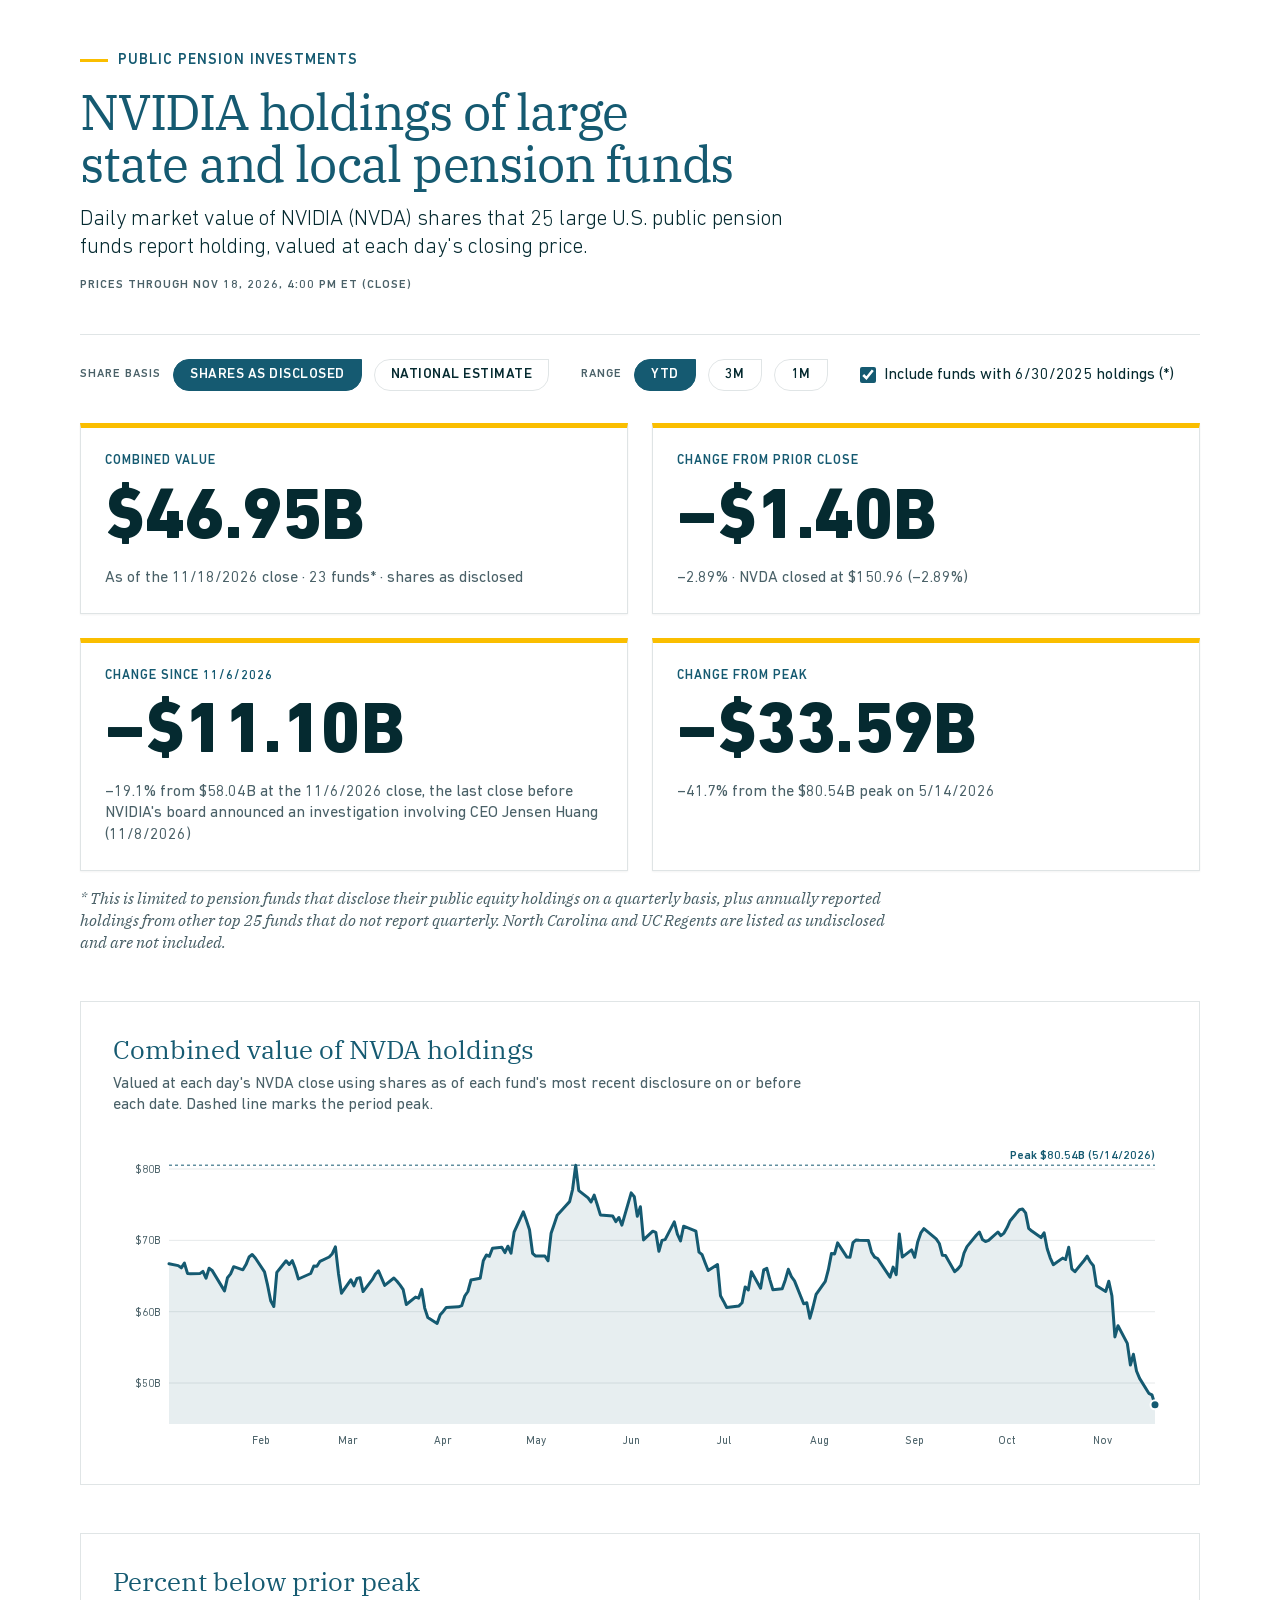
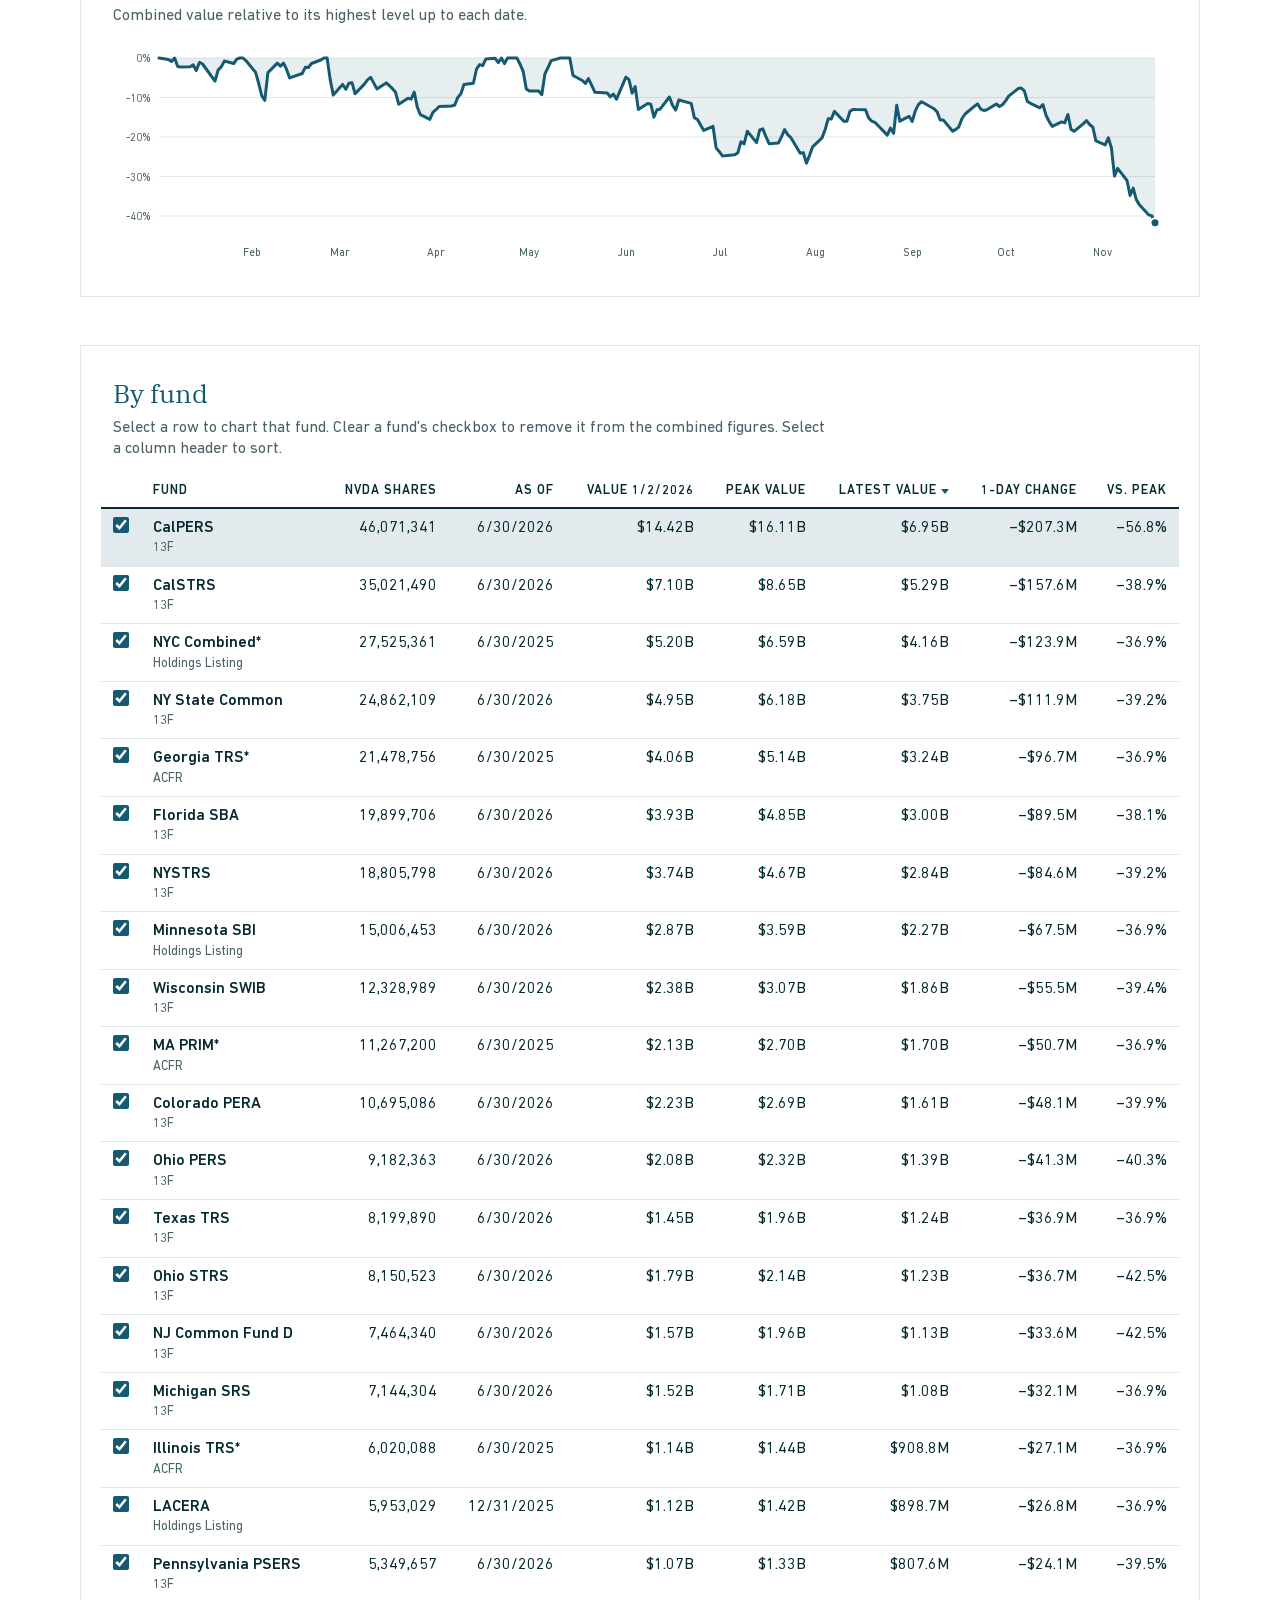
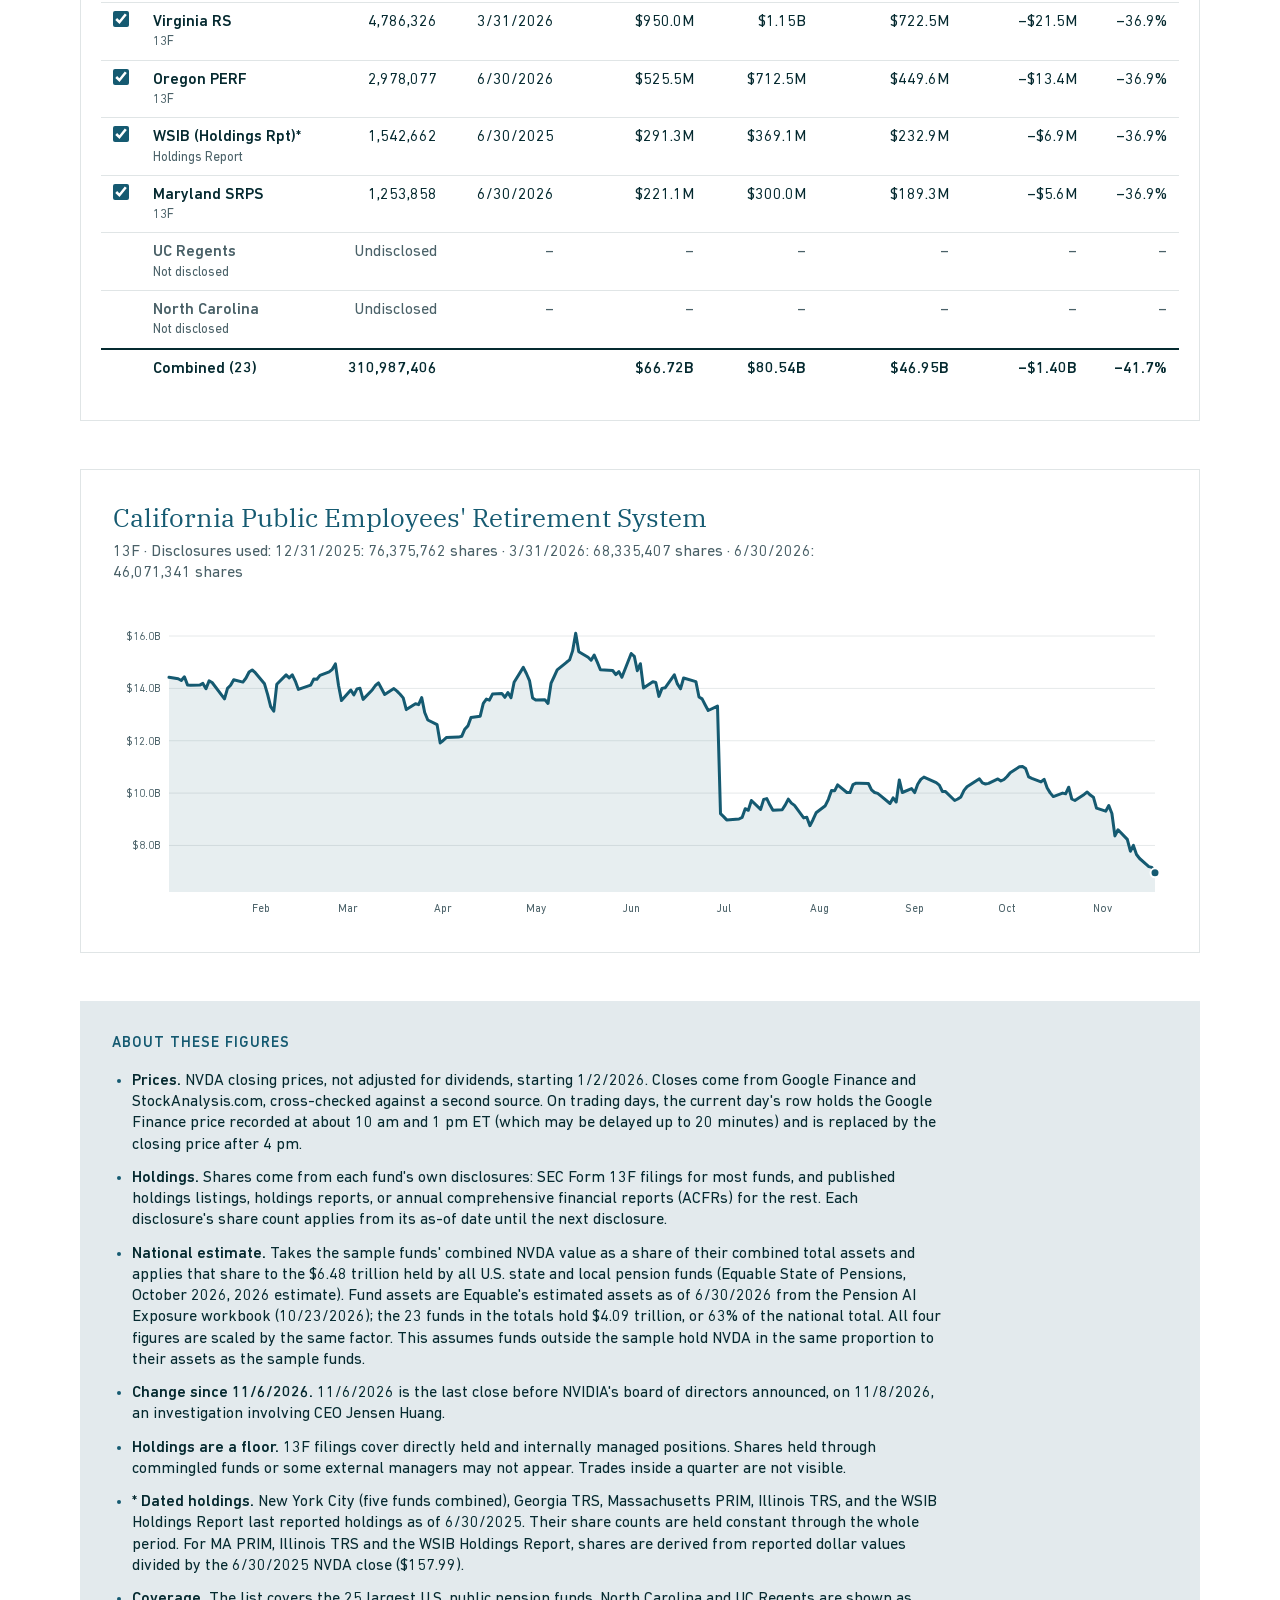
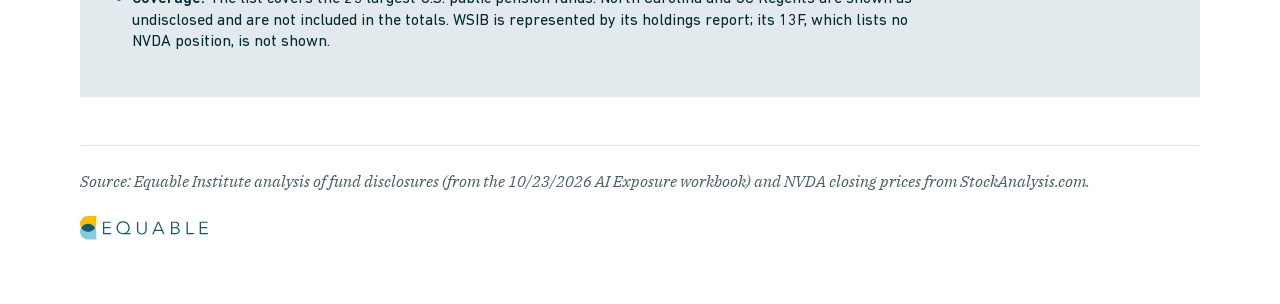
==== commit 3dc070b8: "Add files via upload" ====
--- a/nvda-tracker/index.html
+++ b/nvda-tracker/index.html
@@ -180,7 +180,7 @@
     <ul>
       <li><b>Prices.</b> NVDA closing prices, not adjusted for dividends, starting 1/2/2026. Closes come from Google Finance and StockAnalysis.com, cross-checked against a second source. On trading days, the current day's row holds the Google Finance price recorded at about 10 am and 1 pm ET (which may be delayed up to 20 minutes) and is replaced by the closing price after 4 pm.</li>
       <li><b>Holdings.</b> Shares come from each fund's own disclosures: SEC Form 13F filings for most funds, and published holdings listings, holdings reports, or annual comprehensive financial reports (ACFRs) for the rest. Each disclosure's share count applies from its as-of date until the next disclosure.</li>
-      <li><b>National estimate.</b> Takes the sample funds' combined NVDA value as a share of their combined total assets and applies that share to the $6.4 trillion held by all U.S. state and local pension funds. All four figures are scaled by the same factor. This assumes funds outside the sample hold NVDA in the same proportion to assets as the sample funds.</li>
+      <li><b>National estimate.</b> Takes the sample funds' combined NVDA value as a share of their combined total assets and applies that share to the $6.48 trillion held by all U.S. state and local pension funds (Equable State of Pensions, October 2026, 2026 estimate). Fund assets are Equable's estimated assets as of 6/30/2026 from the Pension AI Exposure workbook (10/23/2026); the 23 funds in the totals hold $4.09 trillion, or 63% of the national total. All four figures are scaled by the same factor. This assumes funds outside the sample hold NVDA in the same proportion to their assets as the sample funds.</li>
       <li><b>Change since 11/6/2026.</b> 11/6/2026 is the last close before NVIDIA's board of directors announced, on 11/8/2026, an investigation involving CEO Jensen Huang.</li>
       <li><b>Holdings are a floor.</b> 13F filings cover directly held and internally managed positions. Shares held through commingled funds or some external managers may not appear. Trades inside a quarter are not visible.</li>
       <li><b>* Dated holdings.</b> New York City (five funds combined), Georgia TRS, Massachusetts PRIM, Illinois TRS, and the WSIB Holdings Report last reported holdings as of 6/30/2025. Their share counts are held constant through the whole period. For MA PRIM, Illinois TRS and the WSIB Holdings Report, shares are derived from reported dollar values divided by the 6/30/2025 NVDA close ($157.99).</li>
@@ -225,8 +225,10 @@
 const EXTRA_UNDISCLOSED=[{name:"North Carolina Retirement Systems",short:"North Carolina"}];
 const CUTOFF_T=Date.UTC(2026,10,6); // 11/6/2026 close, last close before the 11/8/2026 board announcement
 // National estimate inputs. Fill in total assets (USD) for each sample fund, keyed by short name; the toggle stays hidden until every included fund has a value.
-const NATIONAL_ASSETS=6.4e12;
-const FUND_ASSETS={};
+// Sources: national = 2026 total assets of all state and local plans, Equable State of Pensions (October 2026), Pg 11 data;
+// funds = 'Estimated Assets as of 6/30/2026', Equable Pension AI Exposure workbook (10/23/2026), Pension Investment Funds tab.
+const NATIONAL_ASSETS=6481286715328;
+const FUND_ASSETS={"CalPERS":623732476012,"CalSTRS":420071342080,"NY State Common":297336565760,"NYC Combined*":286925175808,"Texas TRS":260642029568,"Florida SBA":237287391232,"WSIB (Holdings Rpt)*":179424632576,"NYSTRS":162849226752,"Wisconsin SWIB":149272330240,"NJ Common Fund D":125085122816,"Virginia RS":125954732352,"Georgia TRS*":154672562176,"MA PRIM*":103884149248,"Ohio PERS":118651969536,"Minnesota SBI":106563925888,"Ohio STRS":105123405824,"Michigan SRS":115656963264,"Oregon PERF":91966963712,"LACERA":93623902208,"Pennsylvania PSERS":91638759424,"Illinois TRS*":88171790336,"Maryland SRPS":72157650944,"Colorado PERA":76026253184};
 function parse(raw){
   const days=[];
   for(const r of raw.daily||[]){const t=dt(r[0]),c=num(r[1]); if(t!==null&&c!==null) days.push({t,close:c});}
@@ -356,7 +358,7 @@
   const vsPk=st.last.v-st.pk.v,vsPkP=st.pk.v?st.last.v/st.pk.v-1:null;
   const intra=isIntraday(),cut=full.find(p=>p.t===CUTOFF_T);
   $("#kpis").innerHTML=[
-    [nat?'National estimate':'Combined value',money(st.last.v),'As of the '+fmtDate(st.last.t)+(intra?' intraday price (not yet the close)':' close')+' · '+(nat?'all U.S. state and local pension funds ('+'$'+(NATIONAL_ASSETS/1e12).toFixed(1)+' trillion'+' in assets), scaled from '+nInc+' funds*':nInc+' funds* · shares as disclosed')],
+    [nat?'National estimate':'Combined value',money(st.last.v),'As of the '+fmtDate(st.last.t)+(intra?' intraday price (not yet the close)':' close')+' · '+(nat?'all U.S. state and local pension funds ('+'$'+(NATIONAL_ASSETS/1e12).toFixed(2)+' trillion'+' in assets), scaled from '+nInc+' funds*':nInc+' funds* · shares as disclosed')],
     ['Change from prior close',dchg===null?'n/a':signedMoney(dchg),dchgP===null?'':pct(dchgP,2)+' · NVDA '+(intra?'intraday price $':'closed at $')+st.last.close.toFixed(2)+' ('+pct(cchg,2)+')'],
     cut?['Change since '+fmtDate(cut.t),signedMoney(st.last.v-cut.v),pct(cut.v?st.last.v/cut.v-1:null)+' from '+money(cut.v)+' at the '+fmtDate(cut.t)+' close, the last close before NVIDIA\'s board announced an investigation involving CEO Jensen Huang (11/8/2026)']:['Change since '+fmtDate(st.first.t),signedMoney(ytd),pct(ytdP)+' from '+money(st.first.v)],
     ['Change from peak',signedMoney(vsPk),pct(vsPkP)+' from the '+money(st.pk.v)+' peak on '+fmtDate(st.pk.t)]
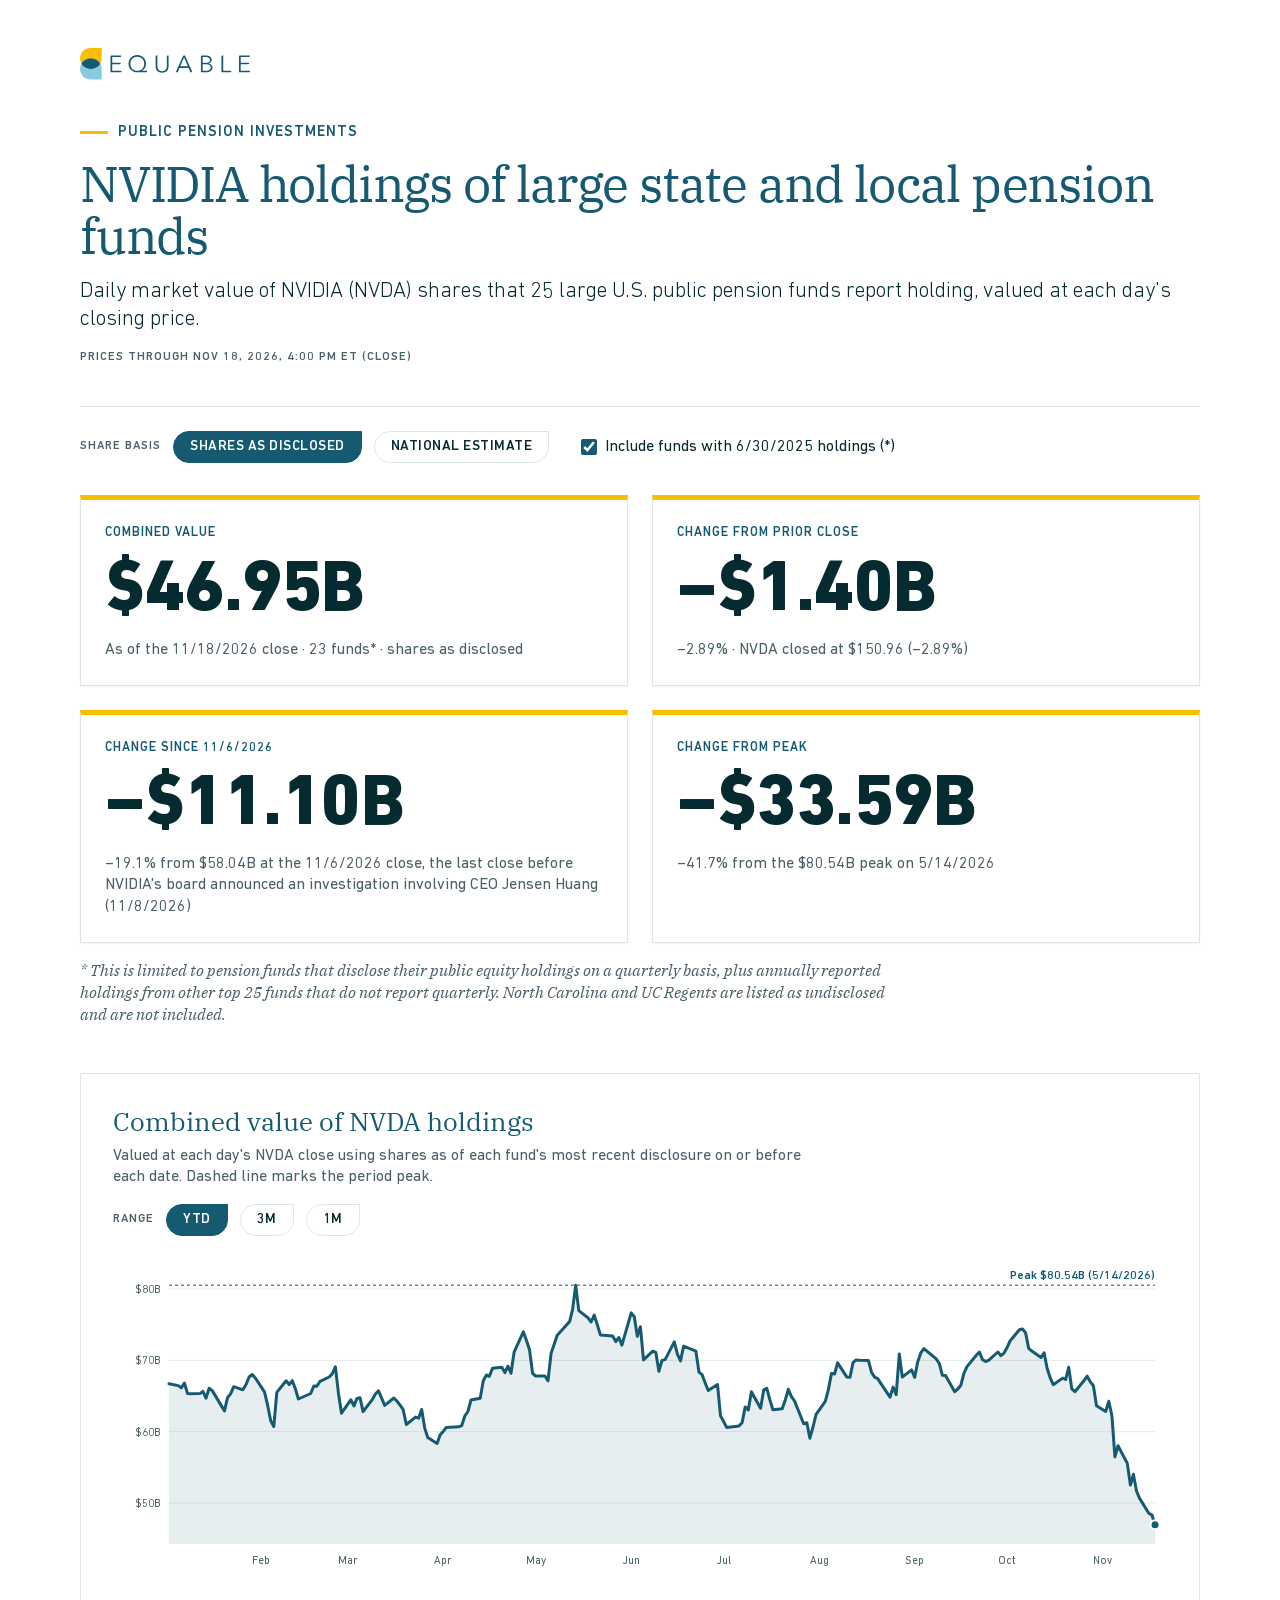
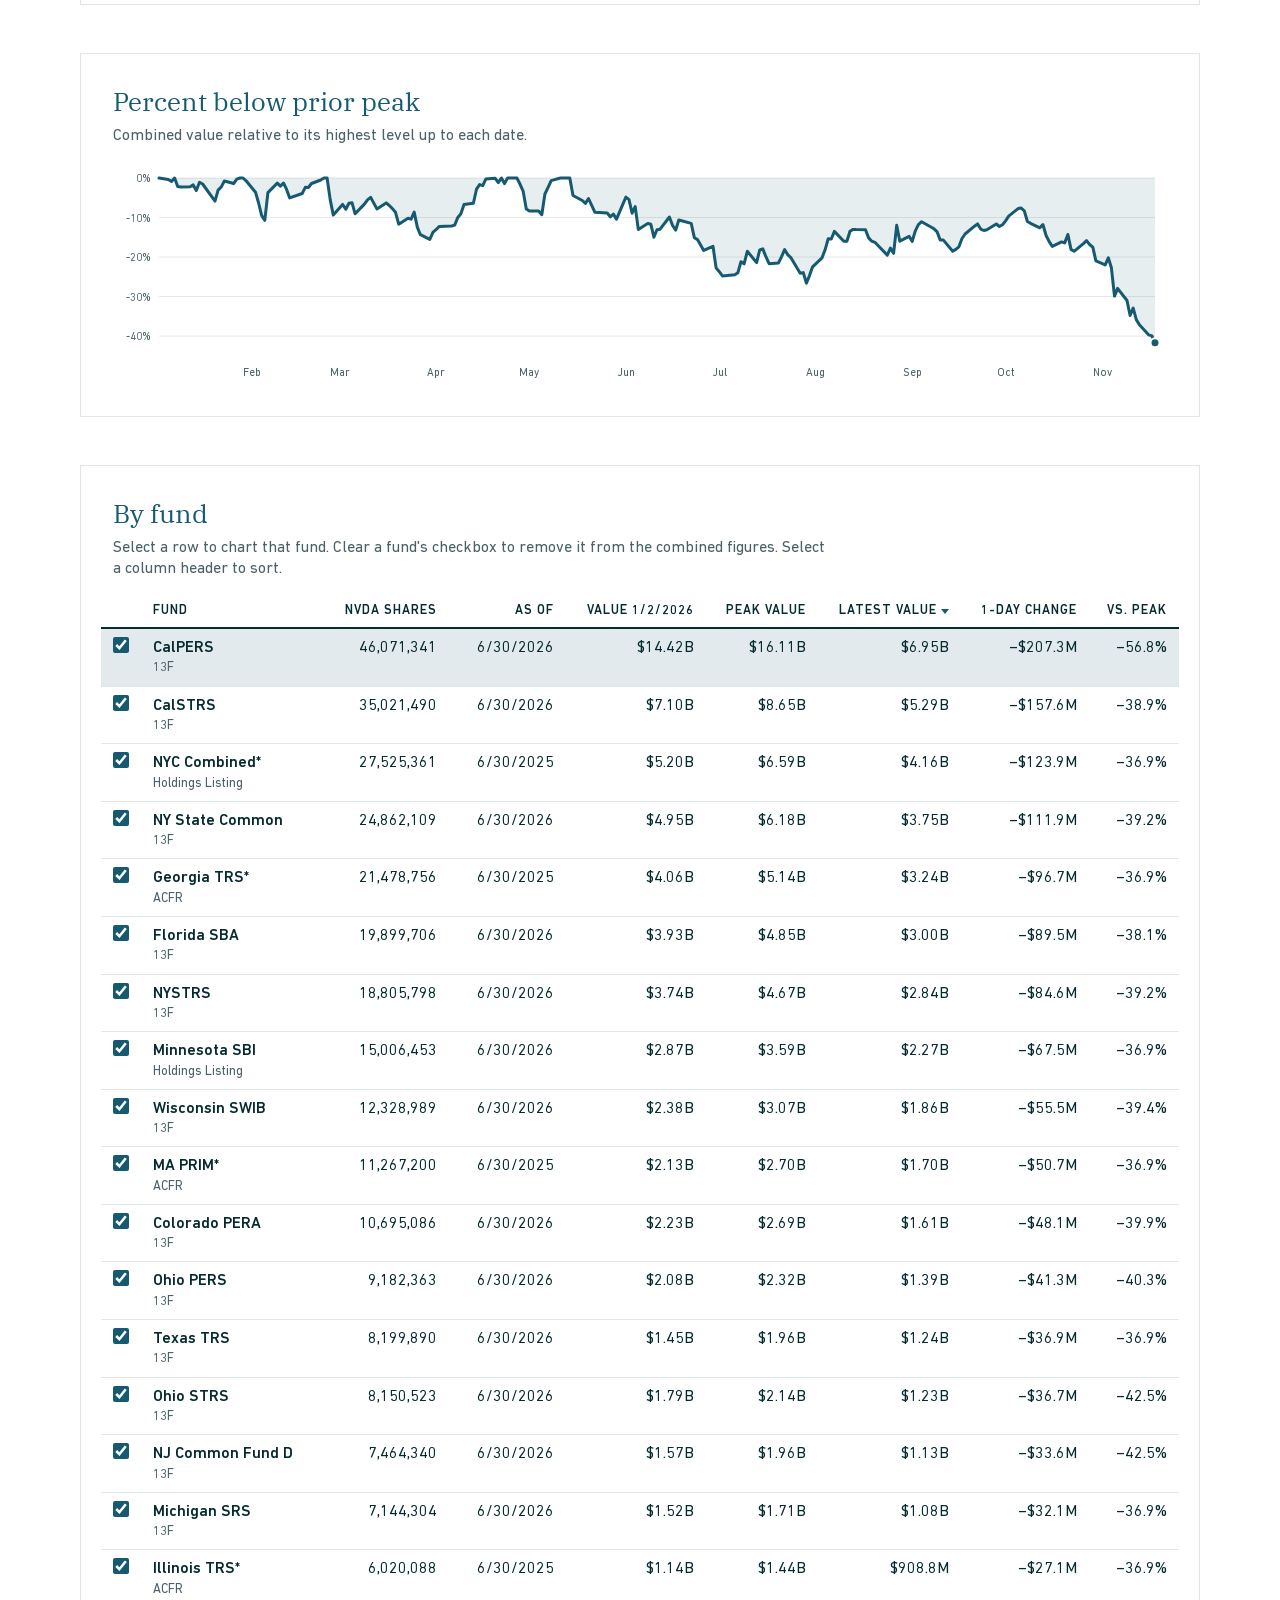
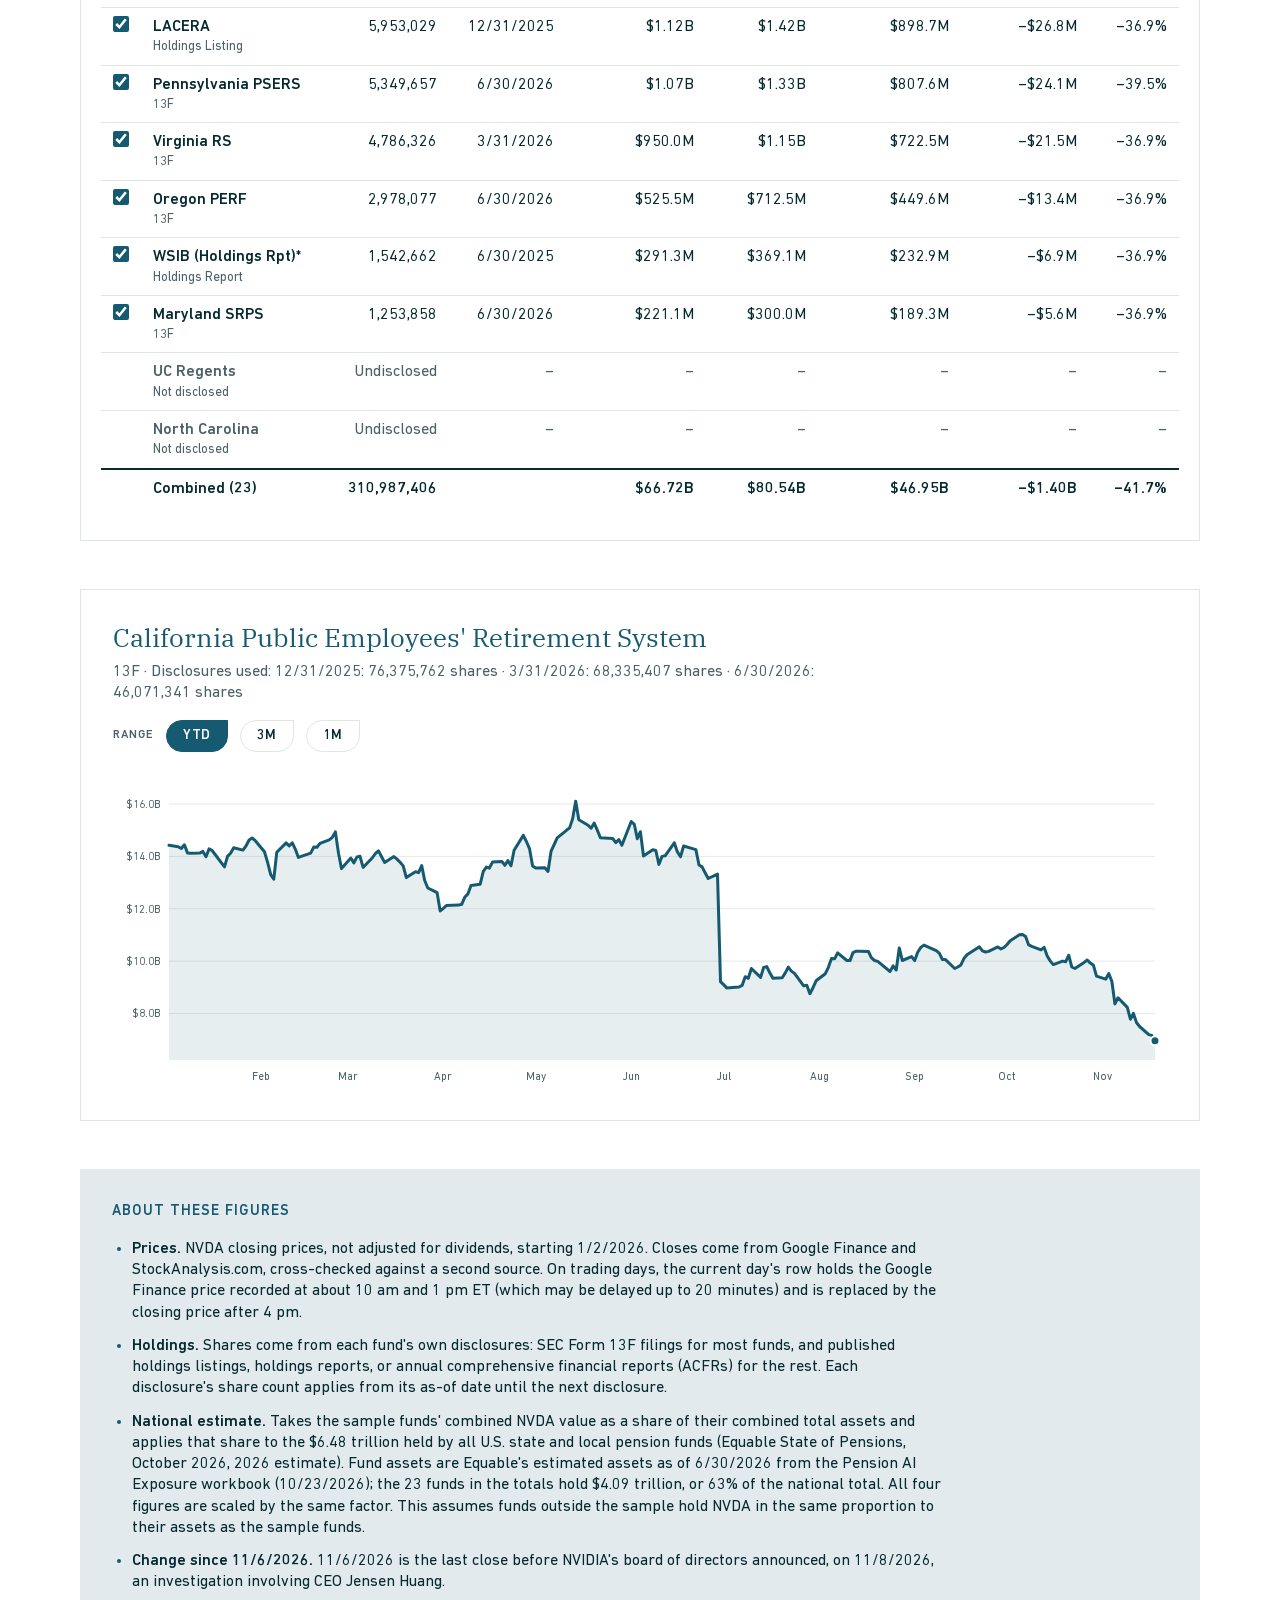
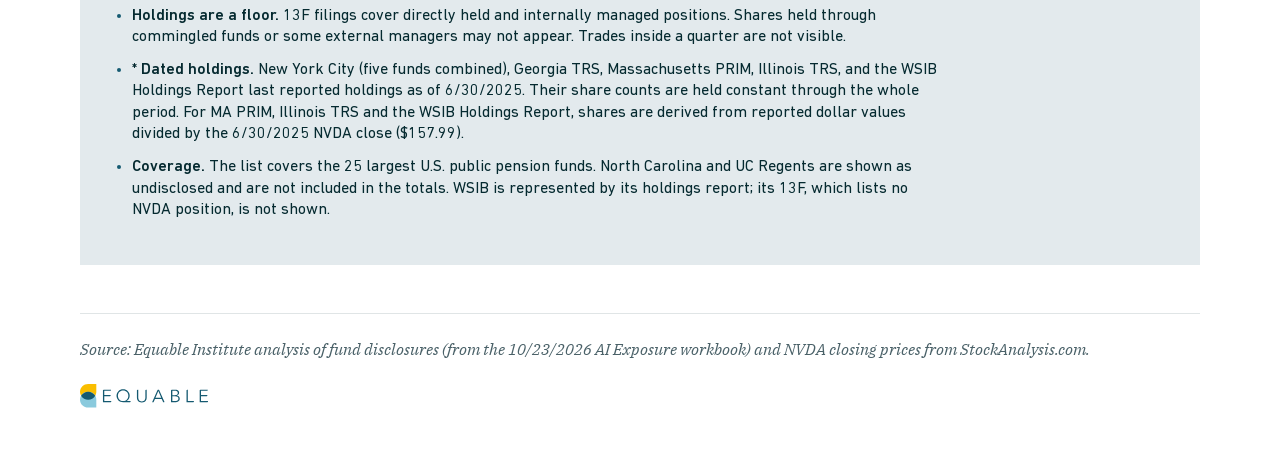
==== commit 13065b31: "Add files via upload" ====
--- a/nvda-tracker/index.html
+++ b/nvda-tracker/index.html
@@ -17,13 +17,26 @@
 section{margin-top:var(--space-12)}
 
 /* Header */
+.brand{display:block;width:max-content;margin-bottom:var(--space-10)}
+.brand img{display:block;height:32px;width:auto}
+.brand:focus-visible{outline:2px solid var(--focus-ring);outline-offset:4px}
+@media (max-width:760px){.brand{margin-bottom:var(--space-6)}.brand img{height:26px}}
 .eyebrow{display:inline-flex;align-items:center;gap:10px;font-family:var(--font-sans);font-weight:var(--weight-medium);font-size:var(--fs-eyebrow);letter-spacing:var(--tracking-label);text-transform:uppercase;color:var(--text-link)}
 .eyebrow .bar{width:28px;height:3px;background:var(--yellow-500);flex:none}
-h1.eqb-h2{margin:var(--space-4) 0 var(--space-4);max-width:22ch}
-.lede{margin:0;max-width:60ch}
+h1.eqb-h2{margin:var(--space-4) 0 var(--space-4);max-width:none}
+.lede{margin:0;max-width:none}
 .meta{margin-top:var(--space-4);font-weight:var(--weight-medium);font-size:var(--fs-badge-sm);letter-spacing:var(--tracking-label);text-transform:uppercase;color:var(--text-muted)}
 .live{margin:var(--space-3) 0 0;max-width:80ch;font-size:var(--fs-paragraph-sm);line-height:var(--lh-body);color:var(--text-body);font-variant-numeric:tabular-nums}
 .live b{font-weight:var(--weight-medium);color:var(--text-strong)}
+.natm{margin:var(--space-8) 0 0;padding:var(--space-6);background:var(--surface-card);color:var(--text-body)}
+.nsteps{display:grid;grid-template-columns:repeat(4,minmax(0,1fr));gap:var(--space-5);margin-top:var(--space-4)}
+.nstep{border-top:3px solid var(--teal-700);padding-top:var(--space-3)}
+.nstep .nn{font-weight:var(--weight-medium);font-size:var(--fs-badge-sm);letter-spacing:var(--tracking-label);text-transform:uppercase;color:var(--text-link)}
+.nstep .nh{font-weight:var(--weight-medium);color:var(--text-strong);margin-top:var(--space-1)}
+.nstep .nv{font-family:var(--font-sans);font-weight:var(--weight-heavy);font-size:34px;line-height:1.1;color:var(--text-strong);margin-top:var(--space-2);font-variant-numeric:tabular-nums}
+.nstep .nq{font-size:var(--fs-paragraph-sm);line-height:var(--lh-body);color:var(--text-muted);margin-top:var(--space-2)}
+@media (max-width:900px){.nsteps{grid-template-columns:repeat(2,minmax(0,1fr))}}
+@media (max-width:520px){.nsteps{grid-template-columns:1fr}}
 .kfoot{margin:var(--space-4) 0 0;max-width:90ch;color:var(--text-muted)}
 .eqb-table tbody tr.undis{cursor:default}
 .eqb-table tbody tr.undis td{color:var(--text-muted)}
@@ -50,6 +63,7 @@
 .card{background:var(--surface-page);border:1px solid var(--border-subtle);border-radius:var(--radius-none);padding:var(--space-8)}
 .card-head{margin-bottom:var(--space-4)}
 .card-head .eqb-h5{margin:0}
+.card-head .rangeSeg{margin-top:var(--space-4)}
 .card-head p{margin:var(--space-2) 0 0;font-size:var(--fs-paragraph-sm);color:var(--text-muted);max-width:80ch}
 .eqb-caption{margin:var(--space-4) 0 0}
 .two{display:grid;grid-template-columns:1fr;gap:var(--space-6)}
@@ -116,6 +130,7 @@
 <body>
 <main class="container">
   <header>
+    <a class="brand" href="https://equable.org" aria-label="Equable Institute home"><img src="equable-logo-lightbg.svg" alt="Equable Institute" width="170" height="32"></a>
     <div class="eyebrow"><span class="bar" aria-hidden="true"></span>Public pension investments</div>
     <h1 class="eqb-h2">NVIDIA holdings of large state and local pension funds</h1>
     <p class="eqb-body-lg lede">Daily market value of NVIDIA (NVDA) shares that 25 large U.S. public pension funds report holding, valued at each day's closing price.</p>
@@ -129,22 +144,23 @@
       <button type="button" class="tag eqb-tag--interactive" data-basis="disclosed" aria-pressed="true" title="Each day uses the shares from the most recent disclosure on or before that day">Shares as disclosed</button>
       <button type="button" class="tag eqb-tag--interactive" data-basis="national" aria-pressed="false" hidden title="Scales the sample's NVDA holdings, as a share of the sample funds' total assets, to all U.S. state and local pension assets">National estimate</button>
     </div>
-    <div class="ctl" id="rangeSeg" role="group" aria-label="Date range">
-      <span class="ctl-label">Range</span>
-      <button type="button" class="tag eqb-tag--interactive" data-range="all" aria-pressed="true">YTD</button>
-      <button type="button" class="tag eqb-tag--interactive" data-range="90" aria-pressed="false">3M</button>
-      <button type="button" class="tag eqb-tag--interactive" data-range="30" aria-pressed="false">1M</button>
-    </div>
     <label class="chk"><input type="checkbox" id="datedChk" checked> Include funds with 6/30/2025 holdings (*)</label>
   </div>
 
   <div class="stats" id="kpis" aria-live="polite"></div>
+  <div class="natm" id="natMethod" hidden></div>
   <p class="eqb-caption kfoot">* This is limited to pension funds that disclose their public equity holdings on a quarterly basis, plus annually reported holdings from other top 25 funds that do not report quarterly. North Carolina and UC Regents are listed as undisclosed and are not included.</p>
 
   <section class="card" id="totalCard">
     <div class="card-head">
       <h2 class="eqb-h5" id="totalTitle">Combined value of NVDA holdings</h2>
       <p id="totalSub"></p>
+      <div class="ctl rangeSeg" role="group" aria-label="Date range for the combined value and percent-below-peak charts">
+        <span class="ctl-label">Range</span>
+        <button type="button" class="tag eqb-tag--interactive" data-range="all" aria-pressed="true">YTD</button>
+        <button type="button" class="tag eqb-tag--interactive" data-range="90" aria-pressed="false">3M</button>
+        <button type="button" class="tag eqb-tag--interactive" data-range="30" aria-pressed="false">1M</button>
+      </div>
     </div>
     <div class="chart" id="totalChart"></div>
   </section>
@@ -171,6 +187,12 @@
     <div class="card-head">
       <h2 class="eqb-h5" id="fundTitle">Fund detail</h2>
       <p id="fundSub"></p>
+      <div class="ctl rangeSeg" role="group" aria-label="Date range for the fund chart">
+        <span class="ctl-label">Range</span>
+        <button type="button" class="tag eqb-tag--interactive" data-range="all" aria-pressed="true">YTD</button>
+        <button type="button" class="tag eqb-tag--interactive" data-range="90" aria-pressed="false">3M</button>
+        <button type="button" class="tag eqb-tag--interactive" data-range="30" aria-pressed="false">1M</button>
+      </div>
     </div>
     <div class="chart" id="fundChart"></div>
   </section>
@@ -357,13 +379,30 @@
   const ytd=st.last.v-st.first.v,ytdP=st.first.v?st.last.v/st.first.v-1:null;
   const vsPk=st.last.v-st.pk.v,vsPkP=st.pk.v?st.last.v/st.pk.v-1:null;
   const intra=isIntraday(),cut=full.find(p=>p.t===CUTOFF_T);
-  $("#kpis").innerHTML=[
+  const NA=NATIONAL_ASSETS,shr=v=>pct(v/NA,2)+" of national pension assets",natT="$"+(NA/1e12).toFixed(2)+" trillion";
+  const boxes=nat?[
+    ['National estimate',money(st.last.v),pct(st.last.v/NA,2).replace('+','')+' of the '+natT+' in U.S. state and local pension assets · as of the '+fmtDate(st.last.t)+(intra?' intraday price':' close')],
+    ['Change from prior close',dchg===null?'n/a':signedMoney(dchg),dchg===null?'':shr(dchg)+' · NVDA '+(intra?'intraday price $':'closed at $')+st.last.close.toFixed(2)+' ('+pct(cchg,2)+')'],
+    cut?['Change since '+fmtDate(cut.t),signedMoney(st.last.v-cut.v),shr(st.last.v-cut.v)+' · since the '+fmtDate(cut.t)+' close, the last close before NVIDIA\'s board announced an investigation involving CEO Jensen Huang (11/8/2026)']:['Change since '+fmtDate(st.first.t),signedMoney(ytd),shr(ytd)],
+    ['Change from peak',signedMoney(vsPk),shr(vsPk)+' · from the '+money(st.pk.v)+' peak on '+fmtDate(st.pk.t)]
+  ]:[
     [nat?'National estimate':'Combined value',money(st.last.v),'As of the '+fmtDate(st.last.t)+(intra?' intraday price (not yet the close)':' close')+' · '+(nat?'all U.S. state and local pension funds ('+'$'+(NATIONAL_ASSETS/1e12).toFixed(2)+' trillion'+' in assets), scaled from '+nInc+' funds*':nInc+' funds* · shares as disclosed')],
     ['Change from prior close',dchg===null?'n/a':signedMoney(dchg),dchgP===null?'':pct(dchgP,2)+' · NVDA '+(intra?'intraday price $':'closed at $')+st.last.close.toFixed(2)+' ('+pct(cchg,2)+')'],
     cut?['Change since '+fmtDate(cut.t),signedMoney(st.last.v-cut.v),pct(cut.v?st.last.v/cut.v-1:null)+' from '+money(cut.v)+' at the '+fmtDate(cut.t)+' close, the last close before NVIDIA\'s board announced an investigation involving CEO Jensen Huang (11/8/2026)']:['Change since '+fmtDate(st.first.t),signedMoney(ytd),pct(ytdP)+' from '+money(st.first.v)],
     ['Change from peak',signedMoney(vsPk),pct(vsPkP)+' from the '+money(st.pk.v)+' peak on '+fmtDate(st.pk.t)]
-  ].map(k=>'<div class="stat"><div class="k">'+k[0]+'</div><div class="v">'+k[1]+'</div><div class="q">'+k[2]+'</div></div>').join("");
-
+  ];
+  $("#kpis").innerHTML=boxes.map(k=>'<div class="stat"><div class="k">'+k[0]+'</div><div class="v">'+k[1]+'</div><div class="q">'+k[2]+'</div></div>').join("");
+
+  const nm=$("#natMethod");
+  if(nat){const sa=NA/K,sp=sample.last.v;
+    const step=(n,h,v,q)=>'<div class="nstep"><div class="nn">Step '+n+'</div><div class="nh">'+h+'</div><div class="nv">'+v+'</div><div class="nq">'+q+'</div></div>';
+    nm.innerHTML='<div class="eyebrow">How the national estimate is calculated</div><div class="nsteps">'+
+      step(1,'Sample share of national assets',pct(sa/NA,1).replace('+',''),'The '+nInc+' funds* hold $'+(sa/1e12).toFixed(2)+' trillion of the '+natT+' in U.S. state and local pension assets')+
+      step(2,'NVDA as a share of sample assets',pct(sp/sa,2).replace('+',''),'Their combined NVDA holdings of '+money(sp)+' divided by their $'+(sa/1e12).toFixed(2)+' trillion in assets')+
+      step(3,'Applied to national assets',money(st.last.v),pct(sp/sa,2).replace('+','')+' of '+natT+(intra?' (intraday price)':' at the '+fmtDate(st.last.t)+' close'))+
+      step(4,'Other figures scaled the same way',(K).toFixed(2)+'×','Each sample figure is multiplied by '+natT+' ÷ $'+(sa/1e12).toFixed(2)+' trillion; the boxes above show the results and their share of national assets')+
+      '</div>';
+    nm.hidden=false;} else nm.hidden=true;
   $("#totalSub").textContent="Valued at each day's NVDA close using "+basisTxt+". Dashed line marks the period peak.";
   const vis=rangeFilter(full);
   lineChart($("#totalChart"),vis.map(p=>Object.assign({y:p.v},p)),{
@@ -466,7 +505,7 @@
 
 function bindSeg(id,key){
   document.querySelectorAll(id+" button").forEach(b=>b.addEventListener("click",()=>{
-    state[key]=b.dataset[key];document.querySelectorAll(id+" button").forEach(x=>x.setAttribute("aria-pressed",x===b?"true":"false"));render();}));
+    state[key]=b.dataset[key];document.querySelectorAll(id+" button").forEach(x=>x.setAttribute("aria-pressed",x.dataset[key]===b.dataset[key]?"true":"false"));render();}));
 }
 
 // Published-to-web CSVs of the Google Sheet "NVIDIA Tracking (live)". data.json is the fallback.
@@ -509,7 +548,7 @@
   const last=D.days[D.days.length-1];
   $("#meta").textContent="Prices through "+priceAsOf();
   const nb=document.querySelector('[data-basis="national"]');if(nb) nb.hidden=!natReady();document.getElementById("basisSeg").hidden=!natReady();
-  bindSeg("#basisSeg","basis");bindSeg("#rangeSeg","range");
+  bindSeg("#basisSeg","basis");bindSeg(".rangeSeg","range");
   $("#datedChk").addEventListener("change",e=>{state.dated=e.target.checked;render();});
   render();
   if(document.fonts&&document.fonts.ready) document.fonts.ready.then(render);
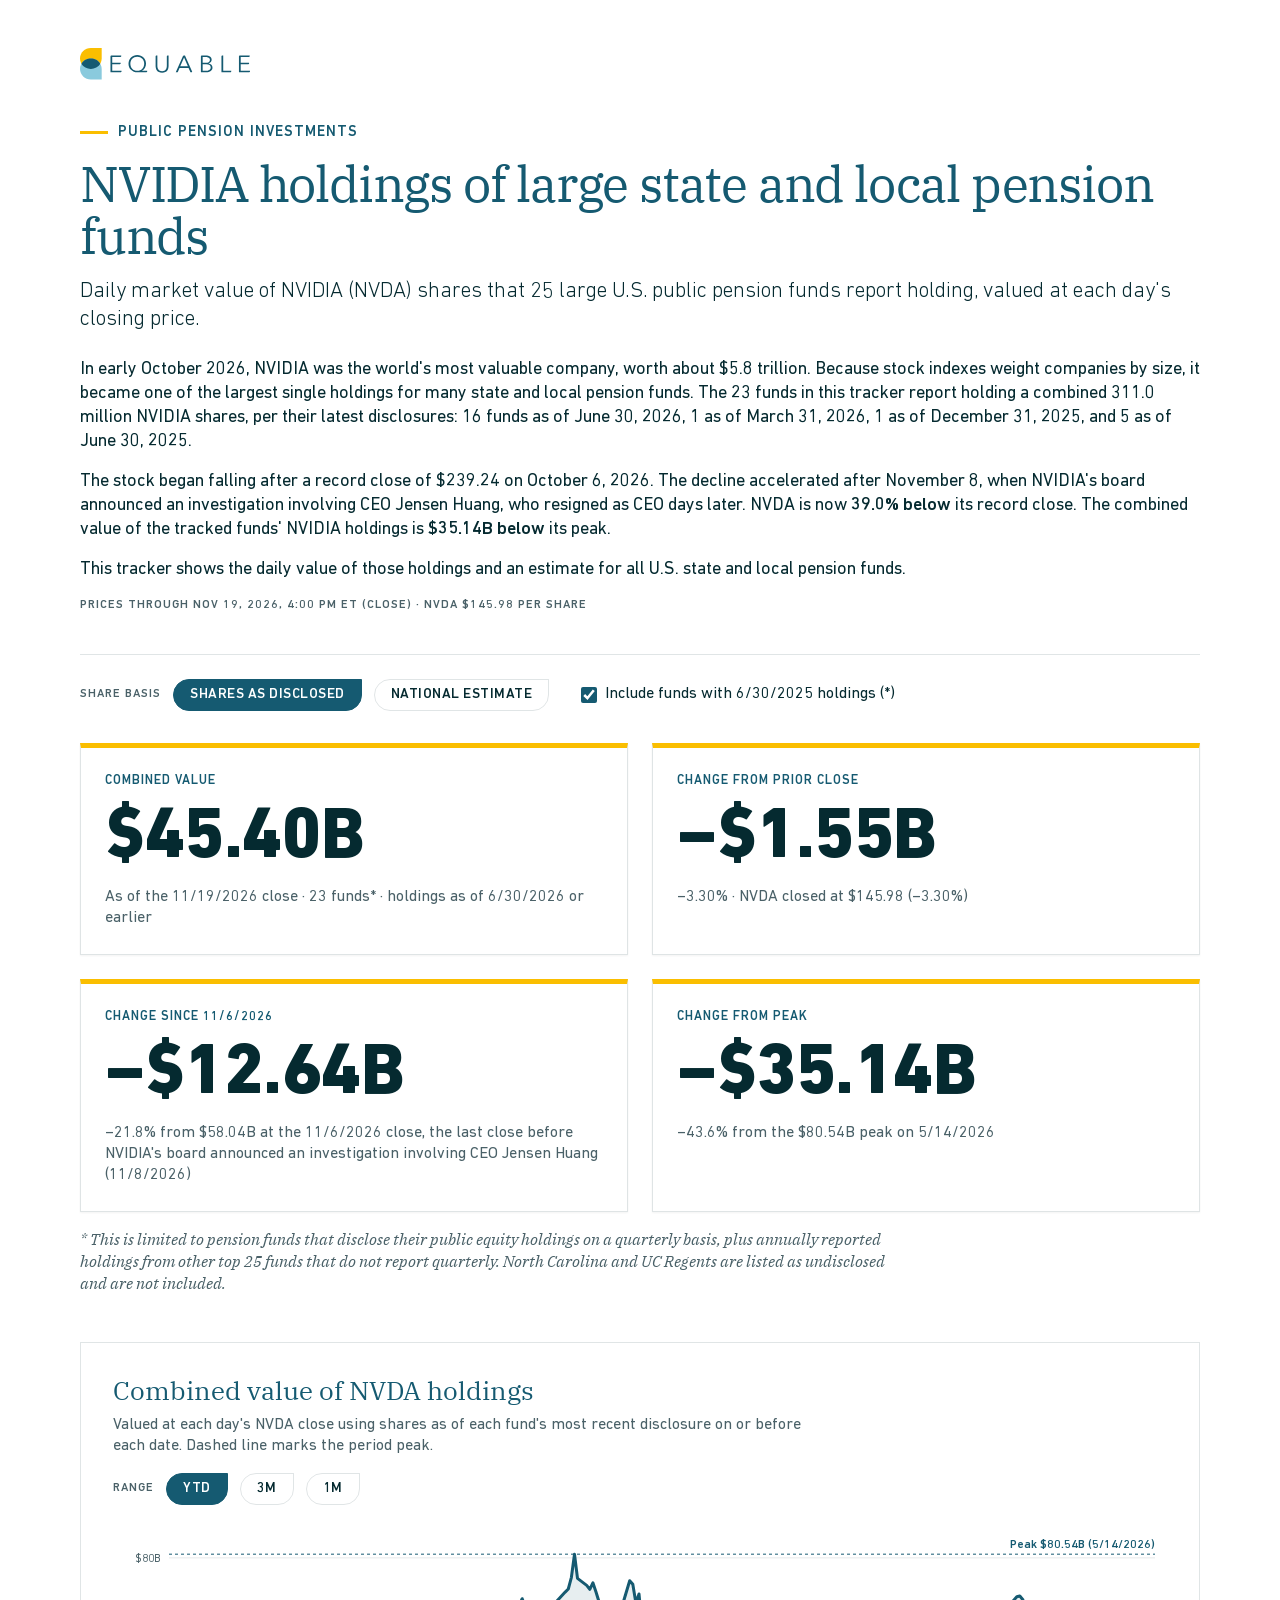
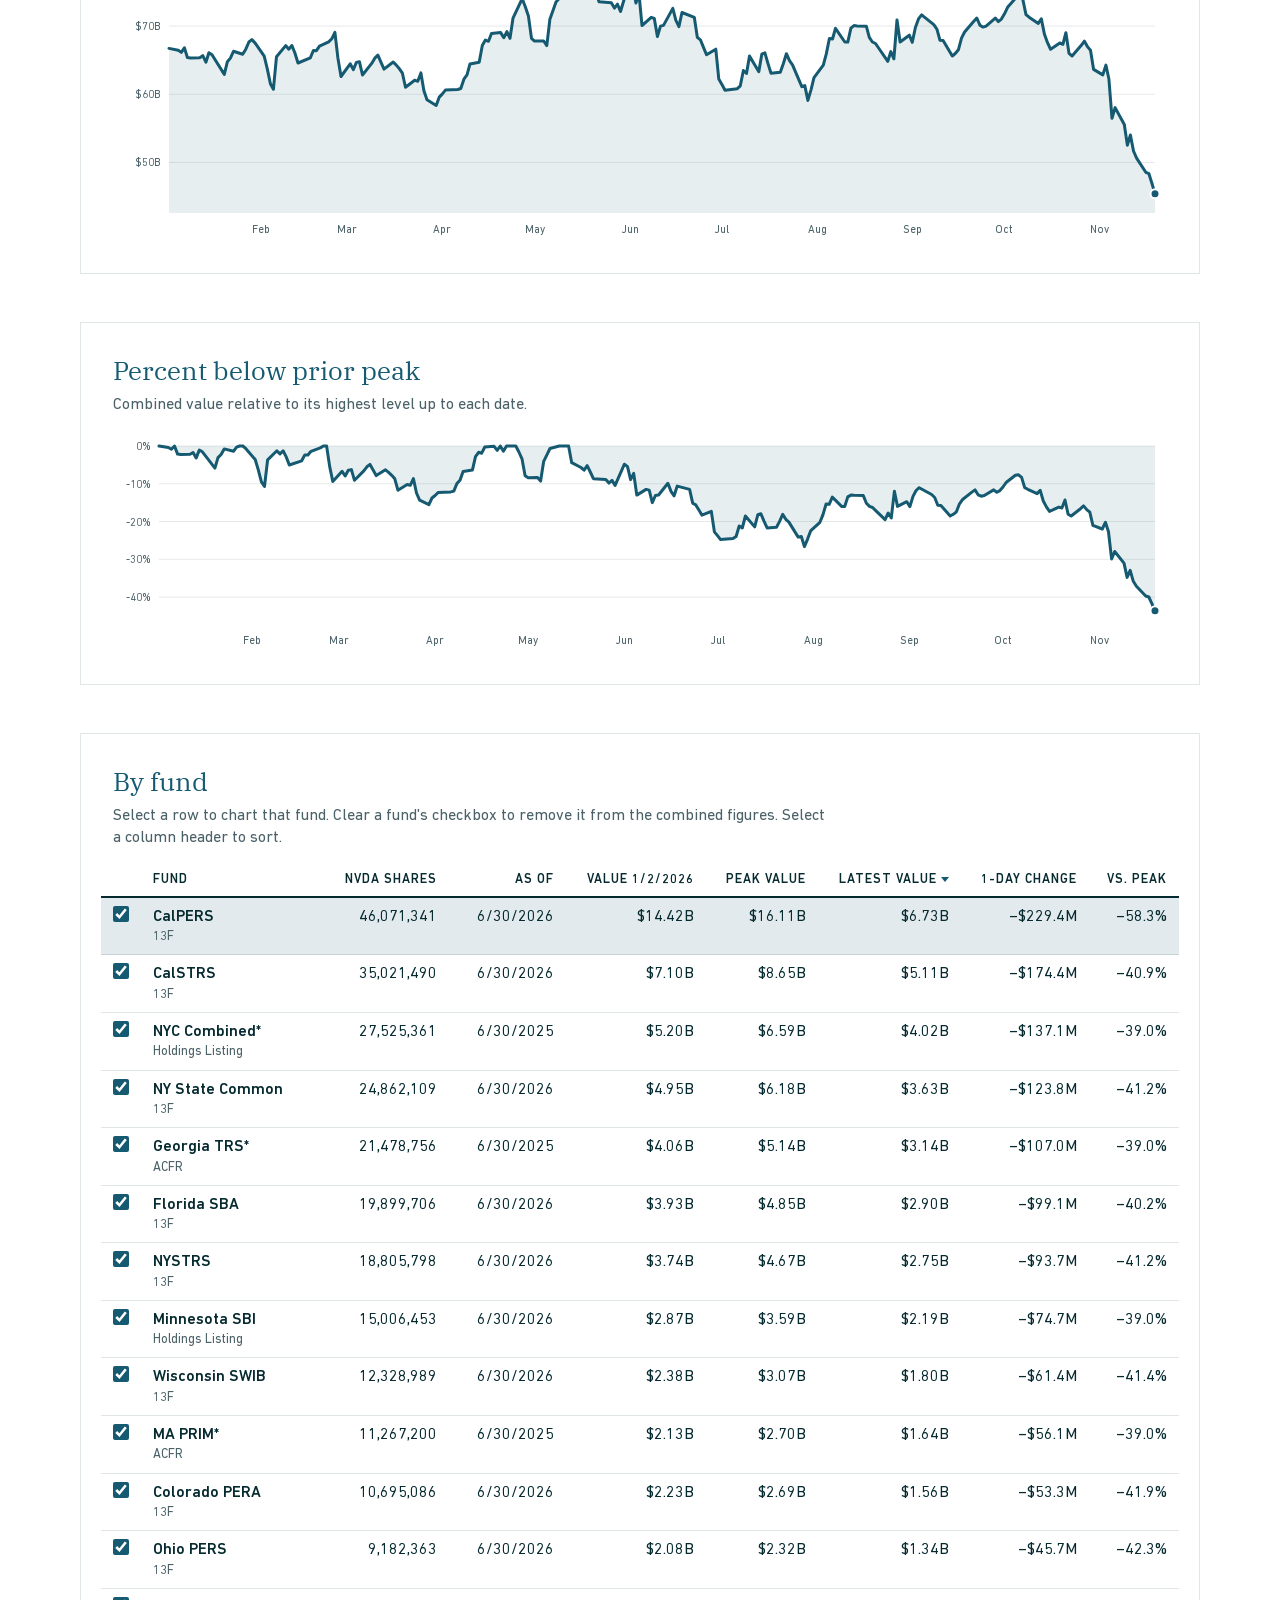
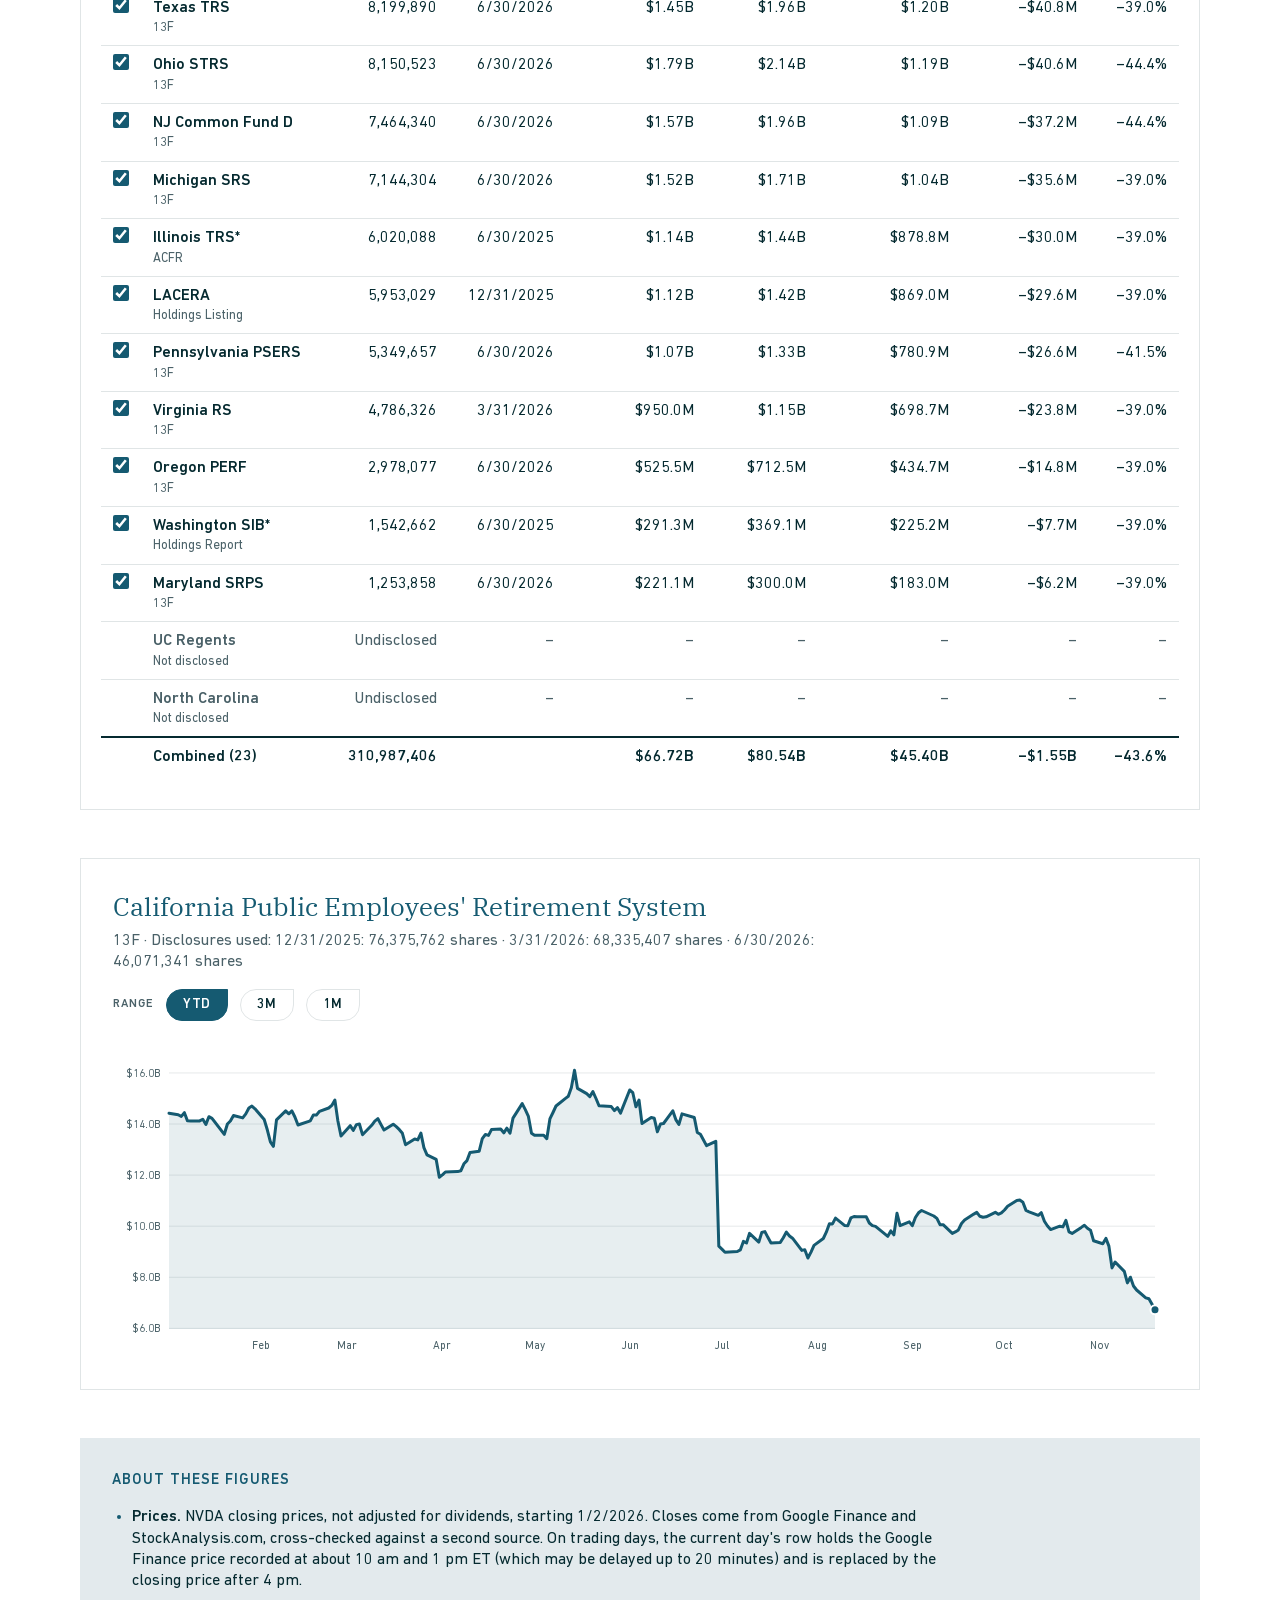
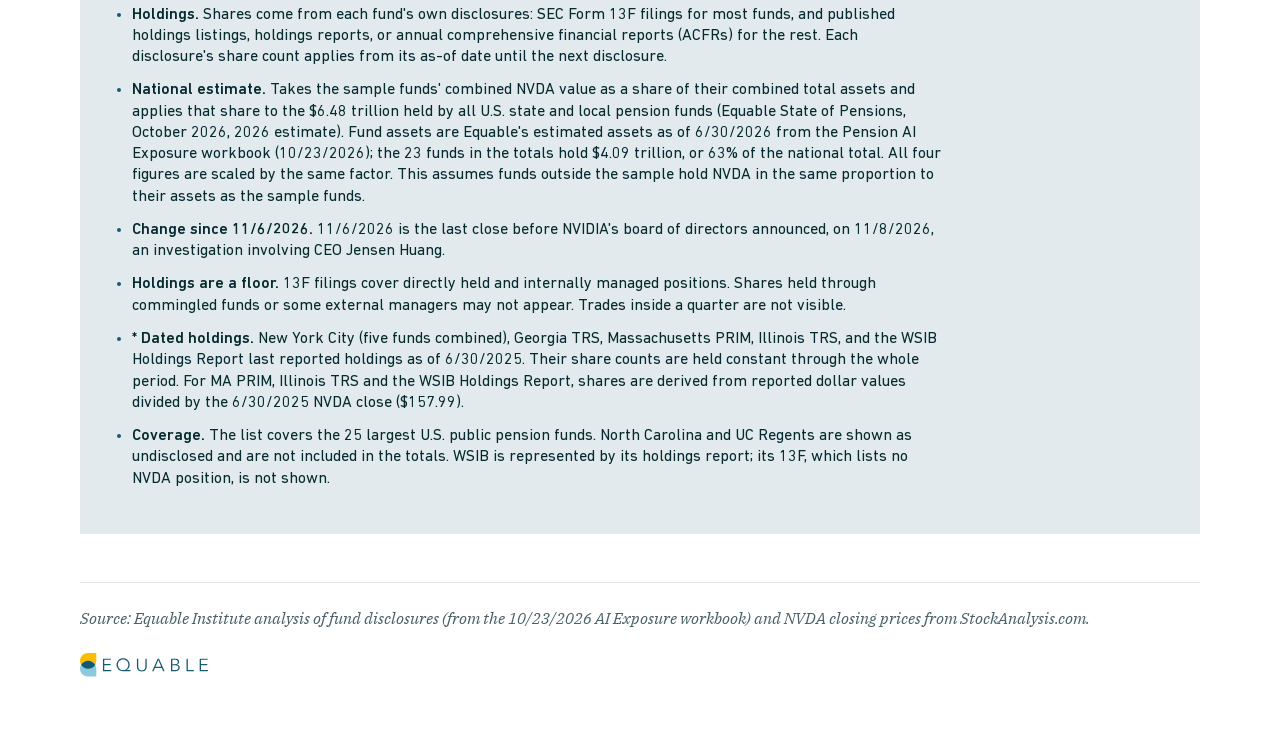
==== commit 0e4e4a8d: "Add files via upload" ====
--- a/nvda-tracker/index.html
+++ b/nvda-tracker/index.html
@@ -25,18 +25,38 @@
 .eyebrow .bar{width:28px;height:3px;background:var(--yellow-500);flex:none}
 h1.eqb-h2{margin:var(--space-4) 0 var(--space-4);max-width:none}
 .lede{margin:0;max-width:none}
+.intro{margin-top:var(--space-6)}
+.intro p{margin:0 0 var(--space-4);font-family:var(--font-sans);font-size:var(--fs-paragraph);line-height:var(--lh-paragraph);color:var(--text-body)}
+.intro p:last-child{margin-bottom:0}
+.intro b{font-weight:var(--weight-medium);color:var(--text-strong)}
 .meta{margin-top:var(--space-4);font-weight:var(--weight-medium);font-size:var(--fs-badge-sm);letter-spacing:var(--tracking-label);text-transform:uppercase;color:var(--text-muted)}
 .live{margin:var(--space-3) 0 0;max-width:80ch;font-size:var(--fs-paragraph-sm);line-height:var(--lh-body);color:var(--text-body);font-variant-numeric:tabular-nums}
 .live b{font-weight:var(--weight-medium);color:var(--text-strong)}
 .natm{margin:var(--space-8) 0 0;padding:var(--space-6);background:var(--surface-card);color:var(--text-body)}
-.nsteps{display:grid;grid-template-columns:repeat(4,minmax(0,1fr));gap:var(--space-5);margin-top:var(--space-4)}
-.nstep{border-top:3px solid var(--teal-700);padding-top:var(--space-3)}
-.nstep .nn{font-weight:var(--weight-medium);font-size:var(--fs-badge-sm);letter-spacing:var(--tracking-label);text-transform:uppercase;color:var(--text-link)}
-.nstep .nh{font-weight:var(--weight-medium);color:var(--text-strong);margin-top:var(--space-1)}
-.nstep .nv{font-family:var(--font-sans);font-weight:var(--weight-heavy);font-size:34px;line-height:1.1;color:var(--text-strong);margin-top:var(--space-2);font-variant-numeric:tabular-nums}
-.nstep .nq{font-size:var(--fs-paragraph-sm);line-height:var(--lh-body);color:var(--text-muted);margin-top:var(--space-2)}
-@media (max-width:900px){.nsteps{grid-template-columns:repeat(2,minmax(0,1fr))}}
-@media (max-width:520px){.nsteps{grid-template-columns:1fr}}
+.ng-title{font-family:var(--font-serif);font-weight:var(--weight-regular);font-size:var(--fs-h5);line-height:var(--lh-h5);color:var(--text-serif);margin:var(--space-2) 0 var(--space-6)}
+.ng{display:grid;grid-template-columns:minmax(0,1fr) 28px minmax(0,1fr) 28px minmax(0,1fr);gap:var(--space-3);align-items:stretch}
+.ng-card{background:var(--surface-page);padding:var(--space-5);display:flex;flex-direction:column}
+.ng-n{display:inline-flex;align-items:center;justify-content:center;width:28px;height:28px;border-radius:var(--notch-up);background:var(--teal-700);color:var(--white);font-weight:var(--weight-medium);font-size:14px;margin-bottom:var(--space-3)}
+.ng-h{font-weight:var(--weight-medium);font-size:var(--fs-paragraph);line-height:var(--lh-paragraph);color:var(--text-strong)}
+.ng-big{font-weight:var(--weight-heavy);font-size:40px;line-height:1.05;color:var(--text-strong);margin:var(--space-3) 0;font-variant-numeric:tabular-nums}
+.ng-cap{font-size:var(--fs-paragraph-sm);line-height:var(--lh-body);color:var(--text-muted);margin-top:auto;padding-top:var(--space-4)}
+.ng-arrow{display:flex;align-items:center;justify-content:center;color:var(--teal-700);font-size:26px;font-weight:var(--weight-medium)}
+.ng-bar{display:flex;gap:2px;height:34px;margin-top:var(--space-2)}
+.ng-bar>span{display:block;height:100%;min-width:4px}
+.ng-bar>span:first-child{border-radius:4px 0 0 4px}.ng-bar>span:last-child{border-radius:0 4px 4px 0}
+.seg-track{background:var(--teal-700)}
+.seg-other{background:var(--gray-200)}
+.seg-nv{background:var(--yellow-500)}
+.seg-est{background:repeating-linear-gradient(45deg,var(--yellow-500) 0 5px,#FDE59A 5px 10px)}
+.ng-key{display:flex;flex-direction:column;gap:var(--space-1);margin-top:var(--space-3);font-size:14px;line-height:1.3;color:var(--text-body)}
+.ng-key i{display:inline-block;width:12px;height:12px;border-radius:2px;margin-right:var(--space-2);vertical-align:-1px}
+.ng-key b{font-weight:var(--weight-medium);font-variant-numeric:tabular-nums}
+.ng-waffle{display:grid;grid-template-columns:repeat(10,1fr);gap:2px;width:100%;max-width:170px;margin-top:var(--space-2)}
+.ng-waffle span{aspect-ratio:1;background:var(--gray-200);border-radius:2px;position:relative;overflow:hidden}
+.ng-waffle span.on{background:var(--yellow-500)}
+.ng-waffle span.part::after{content:"";position:absolute;inset:0 auto 0 0;width:var(--p);background:var(--yellow-500)}
+.ng-foot{margin-top:var(--space-5);font-size:var(--fs-paragraph-sm);line-height:var(--lh-body);color:var(--text-body)}
+@media (max-width:900px){.ng{grid-template-columns:1fr}.ng-arrow{transform:rotate(90deg);height:24px}}
 .kfoot{margin:var(--space-4) 0 0;max-width:90ch;color:var(--text-muted)}
 .eqb-table tbody tr.undis{cursor:default}
 .eqb-table tbody tr.undis td{color:var(--text-muted)}
@@ -134,6 +154,7 @@
     <div class="eyebrow"><span class="bar" aria-hidden="true"></span>Public pension investments</div>
     <h1 class="eqb-h2">NVIDIA holdings of large state and local pension funds</h1>
     <p class="eqb-body-lg lede">Daily market value of NVIDIA (NVDA) shares that 25 large U.S. public pension funds report holding, valued at each day's closing price.</p>
+    <div class="intro" id="intro"></div>
     <div class="meta" id="meta">Loading data</div>
     <p class="live" id="live" hidden></p>
   </header>
@@ -244,6 +265,15 @@
 // Display rules: WSIB's 13F (no NVDA position) is not shown because WSIB is covered by its holdings report;
 // UC Regents and North Carolina are listed as undisclosed and left out of totals.
 const EXCLUDE=["WSIB (13F)"],UNDISCLOSED=["UC Regents"];
+// Display names for the table (sheet short names stay as the data keys).
+const DISPLAY={"WSIB (Holdings Rpt)*":"Washington SIB*"};
+const disp=f=>DISPLAY[f.id]||f.short;
+// Fund IDs: every name a fund may appear under in the sheet (short name, full name, display name), so the
+// lookups above and FUND_ASSETS below keep working if a name is changed in the Holdings tab.
+const FUND_ALIASES={"CalPERS": ["CalPERS", "California Public Employees' Retirement System"], "CalSTRS": ["CalSTRS", "California State Teachers' Retirement System"], "NY State Common": ["NY State Common", "New York State Common Retirement Fund"], "Texas TRS": ["Texas TRS", "Teacher Retirement System of Texas"], "Florida SBA": ["Florida SBA", "Florida State Board of Administration"], "NYSTRS": ["NYSTRS", "New York State Teachers' Retirement System"], "Wisconsin SWIB": ["Wisconsin SWIB", "State of Wisconsin Investment Board"], "NJ Common Fund D": ["NJ Common Fund D", "New Jersey Division of Investment - Common Pension Fund D"], "Virginia RS": ["Virginia RS", "Virginia Retirement System"], "UC Regents": ["UC Regents", "Regents of the University of California - Retirement", "University of California", "UC Retirement", "UCRP"], "Ohio PERS": ["Ohio PERS", "Ohio Public Employees Retirement System (OPERS)"], "Minnesota SBI": ["Minnesota SBI", "Minnesota State Board of Investment"], "Ohio STRS": ["Ohio STRS", "State Teachers Retirement System of Ohio"], "Michigan SRS": ["Michigan SRS", "State of Michigan Retirement Systems"], "Oregon PERF": ["Oregon PERF", "Oregon Public Employees Retirement Fund"], "LACERA": ["LACERA", "Los Angeles County Employees Retirement Association"], "Pennsylvania PSERS": ["Pennsylvania PSERS", "Pennsylvania Public School Employees' Retirement System"], "Maryland SRPS": ["Maryland SRPS", "Maryland State Retirement and Pension System"], "Colorado PERA": ["Colorado PERA", "Colorado Public Employees' Retirement Association"], "WSIB (13F)": ["WSIB (13F)", "Washington State Investment Board (13F)", "Washington SIB (13F)", "WSIB 13F"], "NYC Combined*": ["NYC Combined*", "New York City Public Pension Funds (5 funds combined) *"], "Georgia TRS*": ["Georgia TRS*", "Teachers Retirement System of Georgia *"], "MA PRIM*": ["MA PRIM*", "Massachusetts PRIM Board *"], "Illinois TRS*": ["Illinois TRS*", "Teachers' Retirement System of the State of Illinois *"], "WSIB (Holdings Rpt)*": ["WSIB (Holdings Rpt)*", "Washington State Investment Board (Holdings Report) *", "Washington SIB*", "Washington SIB", "Washington State Investment Board", "WSIB", "WSIB (Holdings Report)"]};
+const normName=x=>String(x||"").toLowerCase().replace(/[^a-z0-9]/g,"");
+const ALIAS_IDX={};for(const id in FUND_ALIASES) for(const n of FUND_ALIASES[id]) ALIAS_IDX[normName(n)]=id;
+function fundId(short,name){return ALIAS_IDX[normName(short)]||ALIAS_IDX[normName(name)]||ALIAS_IDX[normName(String(short).replace(/\*/g,""))]||ALIAS_IDX[normName(String(name).replace(/\*/g,""))]||short;}
 const EXTRA_UNDISCLOSED=[{name:"North Carolina Retirement Systems",short:"North Carolina"}];
 const CUTOFF_T=Date.UTC(2026,10,6); // 11/6/2026 close, last close before the 11/8/2026 board announcement
 // National estimate inputs. Fill in total assets (USD) for each sample fund, keyed by short name; the toggle stays hidden until every included fund has a value.
@@ -263,11 +293,13 @@
     if(!slots.length) continue;
     slots.sort((a,b)=>a.t-b.t);
     const name=String(r[0]||"").trim(), short=String(r[1]||name).trim();
-    if(EXCLUDE.includes(short)) continue;
-    const undis=UNDISCLOSED.includes(short);
-    funds.push({name,short,source:undis?"Not disclosed":String(r[2]||""),include:!undis&&num(r[3])!==0,undisclosed:undis,dated:/\*/.test(short)||/\*/.test(name),slots,latest:slots[slots.length-1]});
+    const id=fundId(short,name);
+    if(EXCLUDE.includes(id)) continue;
+    const undis=UNDISCLOSED.includes(id);
+    if(!FUND_ALIASES[id]) console.warn("Unrecognized fund name in sheet:",short,name);
+    funds.push({id,name,short,source:undis?"Not disclosed":String(r[2]||""),include:!undis&&num(r[3])!==0,undisclosed:undis,dated:/\*/.test(short)||/\*/.test(name)||/\*/.test(id),slots,latest:slots[slots.length-1]});
   }
-  for(const x of EXTRA_UNDISCLOSED) funds.push(Object.assign({source:"Not disclosed",include:false,undisclosed:true,dated:false,slots:[{t:0,shares:0}],latest:{t:0,shares:0}},x));
+  for(const x of EXTRA_UNDISCLOSED) funds.push(Object.assign({id:x.short,source:"Not disclosed",include:false,undisclosed:true,dated:false,slots:[{t:0,shares:0}],latest:{t:0,shares:0}},x));
   return {days,funds,raw};
 }
 
@@ -275,7 +307,7 @@
 function sharesAt(f,t){let s=0;for(const sl of f.slots){if(sl.t<=t) s=sl.shares;}return s;}
 function fundShares(f,t){return sharesAt(f,t);}
 // National estimate: k = national public pension assets / total assets of the included sample funds.
-function natK(){const fs=D.funds.filter(active);let a=0;for(const f of fs){const x=FUND_ASSETS[f.short];if(!(x>0)) return null;a+=x;}return a>0&&NATIONAL_ASSETS>0?NATIONAL_ASSETS/a:null;}
+function natK(){const fs=D.funds.filter(active);let a=0;for(const f of fs){const x=FUND_ASSETS[f.id];if(!(x>0)) return null;a+=x;}return a>0&&NATIONAL_ASSETS>0?NATIONAL_ASSETS/a:null;}
 function natReady(){return natK()!==null;}
 function active(f){return !f.undisclosed&&state.include[f.short]&&(state.dated||!f.dated);}
 function fundSeries(f){return D.days.map(d=>({t:d.t,close:d.close,v:d.close*fundShares(f,d.t)}));}
@@ -381,12 +413,12 @@
   const intra=isIntraday(),cut=full.find(p=>p.t===CUTOFF_T);
   const NA=NATIONAL_ASSETS,shr=v=>pct(v/NA,2)+" of national pension assets",natT="$"+(NA/1e12).toFixed(2)+" trillion";
   const boxes=nat?[
-    ['National estimate',money(st.last.v),pct(st.last.v/NA,2).replace('+','')+' of the '+natT+' in U.S. state and local pension assets · as of the '+fmtDate(st.last.t)+(intra?' intraday price':' close')],
+    ['Estimate: all U.S. state and local pensions',money(st.last.v),pct(st.last.v/NA,2).replace('+','')+' of the '+natT+' in U.S. state and local pension assets · as of the '+fmtDate(st.last.t)+(intra?' intraday price':' close')],
     ['Change from prior close',dchg===null?'n/a':signedMoney(dchg),dchg===null?'':shr(dchg)+' · NVDA '+(intra?'intraday price $':'closed at $')+st.last.close.toFixed(2)+' ('+pct(cchg,2)+')'],
     cut?['Change since '+fmtDate(cut.t),signedMoney(st.last.v-cut.v),shr(st.last.v-cut.v)+' · since the '+fmtDate(cut.t)+' close, the last close before NVIDIA\'s board announced an investigation involving CEO Jensen Huang (11/8/2026)']:['Change since '+fmtDate(st.first.t),signedMoney(ytd),shr(ytd)],
     ['Change from peak',signedMoney(vsPk),shr(vsPk)+' · from the '+money(st.pk.v)+' peak on '+fmtDate(st.pk.t)]
   ]:[
-    [nat?'National estimate':'Combined value',money(st.last.v),'As of the '+fmtDate(st.last.t)+(intra?' intraday price (not yet the close)':' close')+' · '+(nat?'all U.S. state and local pension funds ('+'$'+(NATIONAL_ASSETS/1e12).toFixed(2)+' trillion'+' in assets), scaled from '+nInc+' funds*':nInc+' funds* · shares as disclosed')],
+    [nat?'National estimate':'Combined value',money(st.last.v),'As of the '+fmtDate(st.last.t)+(intra?' intraday price (not yet the close)':' close')+' · '+(nat?'all U.S. state and local pension funds ('+'$'+(NATIONAL_ASSETS/1e12).toFixed(2)+' trillion'+' in assets), scaled from '+nInc+' funds*':nInc+' funds* · holdings as of '+fmtDate(Math.max(...D.funds.filter(active).map(f=>(f.slots.filter(x=>x.t<=st.last.t).pop()||f.slots[0]).t)))+' or earlier')],
     ['Change from prior close',dchg===null?'n/a':signedMoney(dchg),dchgP===null?'':pct(dchgP,2)+' · NVDA '+(intra?'intraday price $':'closed at $')+st.last.close.toFixed(2)+' ('+pct(cchg,2)+')'],
     cut?['Change since '+fmtDate(cut.t),signedMoney(st.last.v-cut.v),pct(cut.v?st.last.v/cut.v-1:null)+' from '+money(cut.v)+' at the '+fmtDate(cut.t)+' close, the last close before NVIDIA\'s board announced an investigation involving CEO Jensen Huang (11/8/2026)']:['Change since '+fmtDate(st.first.t),signedMoney(ytd),pct(ytdP)+' from '+money(st.first.v)],
     ['Change from peak',signedMoney(vsPk),pct(vsPkP)+' from the '+money(st.pk.v)+' peak on '+fmtDate(st.pk.t)]
@@ -395,13 +427,25 @@
 
   const nm=$("#natMethod");
   if(nat){const sa=NA/K,sp=sample.last.v;
-    const step=(n,h,v,q)=>'<div class="nstep"><div class="nn">Step '+n+'</div><div class="nh">'+h+'</div><div class="nv">'+v+'</div><div class="nq">'+q+'</div></div>';
-    nm.innerHTML='<div class="eyebrow">How the national estimate is calculated</div><div class="nsteps">'+
-      step(1,'Sample share of national assets',pct(sa/NA,1).replace('+',''),'The '+nInc+' funds* hold $'+(sa/1e12).toFixed(2)+' trillion of the '+natT+' in U.S. state and local pension assets')+
-      step(2,'NVDA as a share of sample assets',pct(sp/sa,2).replace('+',''),'Their combined NVDA holdings of '+money(sp)+' divided by their $'+(sa/1e12).toFixed(2)+' trillion in assets')+
-      step(3,'Applied to national assets',money(st.last.v),pct(sp/sa,2).replace('+','')+' of '+natT+(intra?' (intraday price)':' at the '+fmtDate(st.last.t)+' close'))+
-      step(4,'Other figures scaled the same way',(K).toFixed(2)+'×','Each sample figure is multiplied by '+natT+' ÷ $'+(sa/1e12).toFixed(2)+' trillion; the boxes above show the results and their share of national assets')+
-      '</div>';
+    const ot=NA-sa,est=st.last.v-sp,rate=sp/sa,T=x=>'$'+(x/1e12).toFixed(2)+' trillion',P=(x,d)=>pct(x,d).replace('+','');
+    const full=Math.floor(rate*100),part=rate*100-full;
+    let waf='';for(let q=0;q<100;q++) waf+=q<full?'<span class="on"></span>':(q===full&&part>0?'<span class="part" style="--p:'+(part*100).toFixed(0)+'%"></span>':'<span></span>');
+    nm.innerHTML='<div class="eyebrow">National estimate</div><h3 class="ng-title">How we estimate NVIDIA holdings for all U.S. state and local pension funds</h3><div class="ng">'+
+      '<div class="ng-card"><span class="ng-n">1</span><div class="ng-h">The tracked funds hold most pension assets</div><div class="ng-big">'+P(sa/NA,0)+'</div>'+
+        '<div class="ng-bar" role="img" aria-label="'+T(sa)+' in the '+nInc+' tracked funds and '+T(ot)+' in all other funds"><span class="seg-track" style="flex:'+sa+'" title="'+nInc+' tracked funds: '+T(sa)+'"></span><span class="seg-other" style="flex:'+ot+'" title="All other funds: '+T(ot)+'"></span></div>'+
+        '<div class="ng-key"><span><i class="seg-track"></i>'+nInc+' funds in this tracker: <b>'+T(sa)+'</b></span><span><i class="seg-other"></i>All other state and local funds: <b>'+T(ot)+'</b></span></div>'+
+        '<div class="ng-cap">'+P(sa/NA,0)+' of the '+T(NA)+' held by all U.S. state and local pension funds is in the '+nInc+' funds in this tracker.</div></div>'+
+      '<div class="ng-arrow" aria-hidden="true">→</div>'+
+      '<div class="ng-card"><span class="ng-n">2</span><div class="ng-h">NVIDIA is a small slice of their assets</div><div class="ng-big">'+P(rate,2)+'</div>'+
+        '<div class="ng-waffle" role="img" aria-label="'+P(rate,2)+' of 100 squares filled">'+waf+'</div>'+
+        '<div class="ng-key"><span><i class="seg-nv"></i>NVIDIA stock: <b>'+money(sp)+'</b>, about $1 of every $'+Math.round(1/rate)+'</span></div>'+
+        '<div class="ng-cap">Each square is 1% of the tracked funds\' '+T(sa)+' in assets.</div></div>'+
+      '<div class="ng-arrow" aria-hidden="true">→</div>'+
+      '<div class="ng-card"><span class="ng-n">3</span><div class="ng-h">Apply the same '+P(rate,2)+' to all pension assets</div><div class="ng-big">≈ '+money(st.last.v)+'</div>'+
+        '<div class="ng-bar" role="img" aria-label="'+money(sp)+' reported and '+money(est)+' estimated"><span class="seg-nv" style="flex:'+sp+'" title="Reported by the tracked funds: '+money(sp)+'"></span><span class="seg-est" style="flex:'+est+'" title="Estimated for all other funds: '+money(est)+'"></span></div>'+
+        '<div class="ng-key"><span><i class="seg-nv"></i>Reported by the '+nInc+' tracked funds: <b>'+money(sp)+'</b></span><span><i class="seg-est"></i>Estimated for all other funds: <b>'+money(est)+'</b></span></div>'+
+        '<div class="ng-cap">'+P(rate,2)+' × '+T(NA)+'. This assumes other funds hold NVIDIA at the same rate as the tracked funds.</div></div>'+
+      '</div><p class="ng-foot">The four boxes above are scaled the same way: each equals the tracked funds\' figure × '+(K).toFixed(2)+' ('+T(NA)+' ÷ '+T(sa)+').</p>';
     nm.hidden=false;} else nm.hidden=true;
   $("#totalSub").textContent="Valued at each day's NVDA close using "+basisTxt+". Dashed line marks the period peak.";
   const vis=rangeFilter(full);
@@ -414,10 +458,24 @@
     tip:p=>'<div class="d">'+fmtLong(p.t)+'</div>'+tipRow("Below prior peak",pct(p.dd))+tipRow("Prior peak",money(p.peak)+" ("+fmtDate(p.peakT)+")")
   });
   renderTable(sample);
+  renderIntro(sample,nInc);
   renderFund();
   $("#live").hidden=true;
 }
 
+function renderIntro(sm,nInc){
+  const days=D.days;if(!days.length) return;
+  let rec=days[0];for(const d of days) if(d.close>rec.close) rec=d;
+  const last=days[days.length-1],off=last.close/rec.close-1;
+  let sh=0;const by={};for(const f of D.funds.filter(active)){sh+=fundShares(f,last.t);const a=(f.slots.filter(x=>x.t<=last.t).pop()||f.slots[0]).t;by[a]=(by[a]||0)+1;}
+  const long=t=>{const d=new Date(t);return ["January","February","March","April","May","June","July","August","September","October","November","December"][d.getUTCMonth()]+" "+d.getUTCDate()+", "+d.getUTCFullYear();};
+  const ks=Object.keys(by).map(Number).sort((x,y)=>y-x);
+  const asofTxt=ks.map((t,i)=>(i===0?'':(i===ks.length-1?(ks.length>2?', and ':' and '):', '))+by[t]+(i===0?(by[t]===1?' fund':' funds'):'')+' as of '+long(t)).join('');
+  $("#intro").innerHTML=
+    '<p>In early October 2026, NVIDIA was the world\'s most valuable company, worth about $5.8 trillion. Because stock indexes weight companies by size, it became one of the largest single holdings for many state and local pension funds. The '+nInc+' funds in this tracker report holding a combined '+(sh/1e6).toFixed(1)+' million NVIDIA shares, per their latest disclosures: '+asofTxt+'.</p>'+
+    '<p>The stock began falling after a record close of $'+rec.close.toFixed(2)+' on '+long(rec.t)+'. The decline accelerated after November 8, when NVIDIA\'s board announced an investigation involving CEO Jensen Huang, who resigned as CEO days later. NVDA is now <b>'+Math.abs(off*100).toFixed(1)+'% below</b> its record close. The combined value of the tracked funds\' NVIDIA holdings is <b>'+money(sm.pk.v-sm.last.v)+' below</b> its peak.</p>'+
+    '<p>This tracker shows the daily value of those holdings and an estimate for all U.S. state and local pension funds.</p>';
+}
 function priceAsOf(){
   const last=D.days[D.days.length-1];if(!last) return "n/a";
   const day=fmtLong(last.t),L=D.raw.live;
@@ -460,7 +518,7 @@
 ];
 function renderTable(tot){
   const rows=D.funds.map(f=>f.undisclosed?{f,first:null,peak:null,latest:null,d1:null,vsPk:null,shares:null,asof:null}:fundRow(f)),key=state.sortKey,dir=state.sortDir;
-  const val=(r,k)=>k==="name"?r.f.short.toLowerCase():k==="src"?r.f.source:r[k];
+  const val=(r,k)=>k==="name"?disp(r.f).toLowerCase():k==="src"?r.f.source:r[k];
   rows.sort((a,b)=>{if(a.f.undisclosed!==b.f.undisclosed) return a.f.undisclosed?1:-1;const va=val(a,key),vb=val(b,key);if(va===vb) return 0;if(va==null) return 1;if(vb==null) return -1;return (va>vb?1:-1)*dir;});
   $("#fundTable thead").innerHTML="<tr>"+COLS.map(c=>{
     const cls=[c.num?"is-num":"",c.cls||""].join(" ").trim();
@@ -475,8 +533,8 @@
     const on=active(r.f),tr=document.createElement("tr");tr.tabIndex=0;
     if(!on) tr.classList.add("off"); if(state.sel===r.f.short) tr.classList.add("sel");
     const disabled=r.f.dated&&!state.dated;
-    tr.innerHTML='<td class="cb"><input type="checkbox" aria-label="Include '+esc(r.f.short)+'"'+(state.include[r.f.short]?' checked':'')+(disabled?' disabled':'')+'></td>'+
-      '<td class="fund" title="'+esc(r.f.name)+'">'+esc(r.f.short)+'<span class="src">'+esc(r.f.source)+'</span></td>'+
+    tr.innerHTML='<td class="cb"><input type="checkbox" aria-label="Include '+esc(disp(r.f))+'"'+(state.include[r.f.short]?' checked':'')+(disabled?' disabled':'')+'></td>'+
+      '<td class="fund" title="'+esc(r.f.name)+'">'+esc(disp(r.f))+'<span class="src">'+esc(r.f.source)+'</span></td>'+
       '<td class="is-num">'+intf(r.shares)+'</td><td class="is-num">'+fmtDate(r.asof)+'</td><td class="is-num">'+money(r.first)+'</td><td class="is-num">'+money(r.peak)+'</td><td class="is-num">'+money(r.latest)+'</td>'+
       '<td class="is-num">'+(r.d1===null?'n/a':signedMoney(r.d1))+'</td><td class="is-num">'+(r.vsPk===null?'n/a':pct(r.vsPk))+'</td>';
     tr.querySelector("input").addEventListener("click",e=>{e.stopPropagation();state.include[r.f.short]=e.target.checked;render();});
@@ -498,7 +556,7 @@
   $("#fundTitle").textContent=f.name;
   $("#fundSub").textContent=f.source+" · Disclosures used: "+f.slots.map(x=>fmtDate(x.t)+": "+intf(x.shares)+" shares").join(" · ")+(f.latest.shares===0?" · No NVDA position reported":"");
   lineChart($("#fundChart"),rangeFilter(s).map(p=>Object.assign({y:p.v},p)),{
-    label:"Value of "+f.short+" NVDA holdings over time",yfmt:v=>money(v,v>=1e9?1:0),yw:56,floorZero:true,
+    label:"Value of "+disp(f)+" NVDA holdings over time",yfmt:v=>money(v,v>=1e9?1:0),yw:56,floorZero:true,
     tip:p=>'<div class="d">'+fmtLong(p.t)+'</div>'+tipRow("Value",money(p.v))+tipRow("Shares",intf(fundShares(f,p.t)))+tipRow("NVDA close","$"+p.close.toFixed(2))+tipRow("Below prior peak",pct(p.dd))
   });
 }
@@ -546,7 +604,7 @@
   for(const f of D.funds) state.include[f.short]=f.include;
   const top=D.funds.slice().sort((a,b)=>b.latest.shares-a.latest.shares)[0];state.sel=top?top.short:null;
   const last=D.days[D.days.length-1];
-  $("#meta").textContent="Prices through "+priceAsOf();
+  $("#meta").textContent="Prices through "+priceAsOf()+(last?" · NVDA $"+last.close.toFixed(2)+" per share":"");
   const nb=document.querySelector('[data-basis="national"]');if(nb) nb.hidden=!natReady();document.getElementById("basisSeg").hidden=!natReady();
   bindSeg("#basisSeg","basis");bindSeg(".rangeSeg","range");
   $("#datedChk").addEventListener("change",e=>{state.dated=e.target.checked;render();});
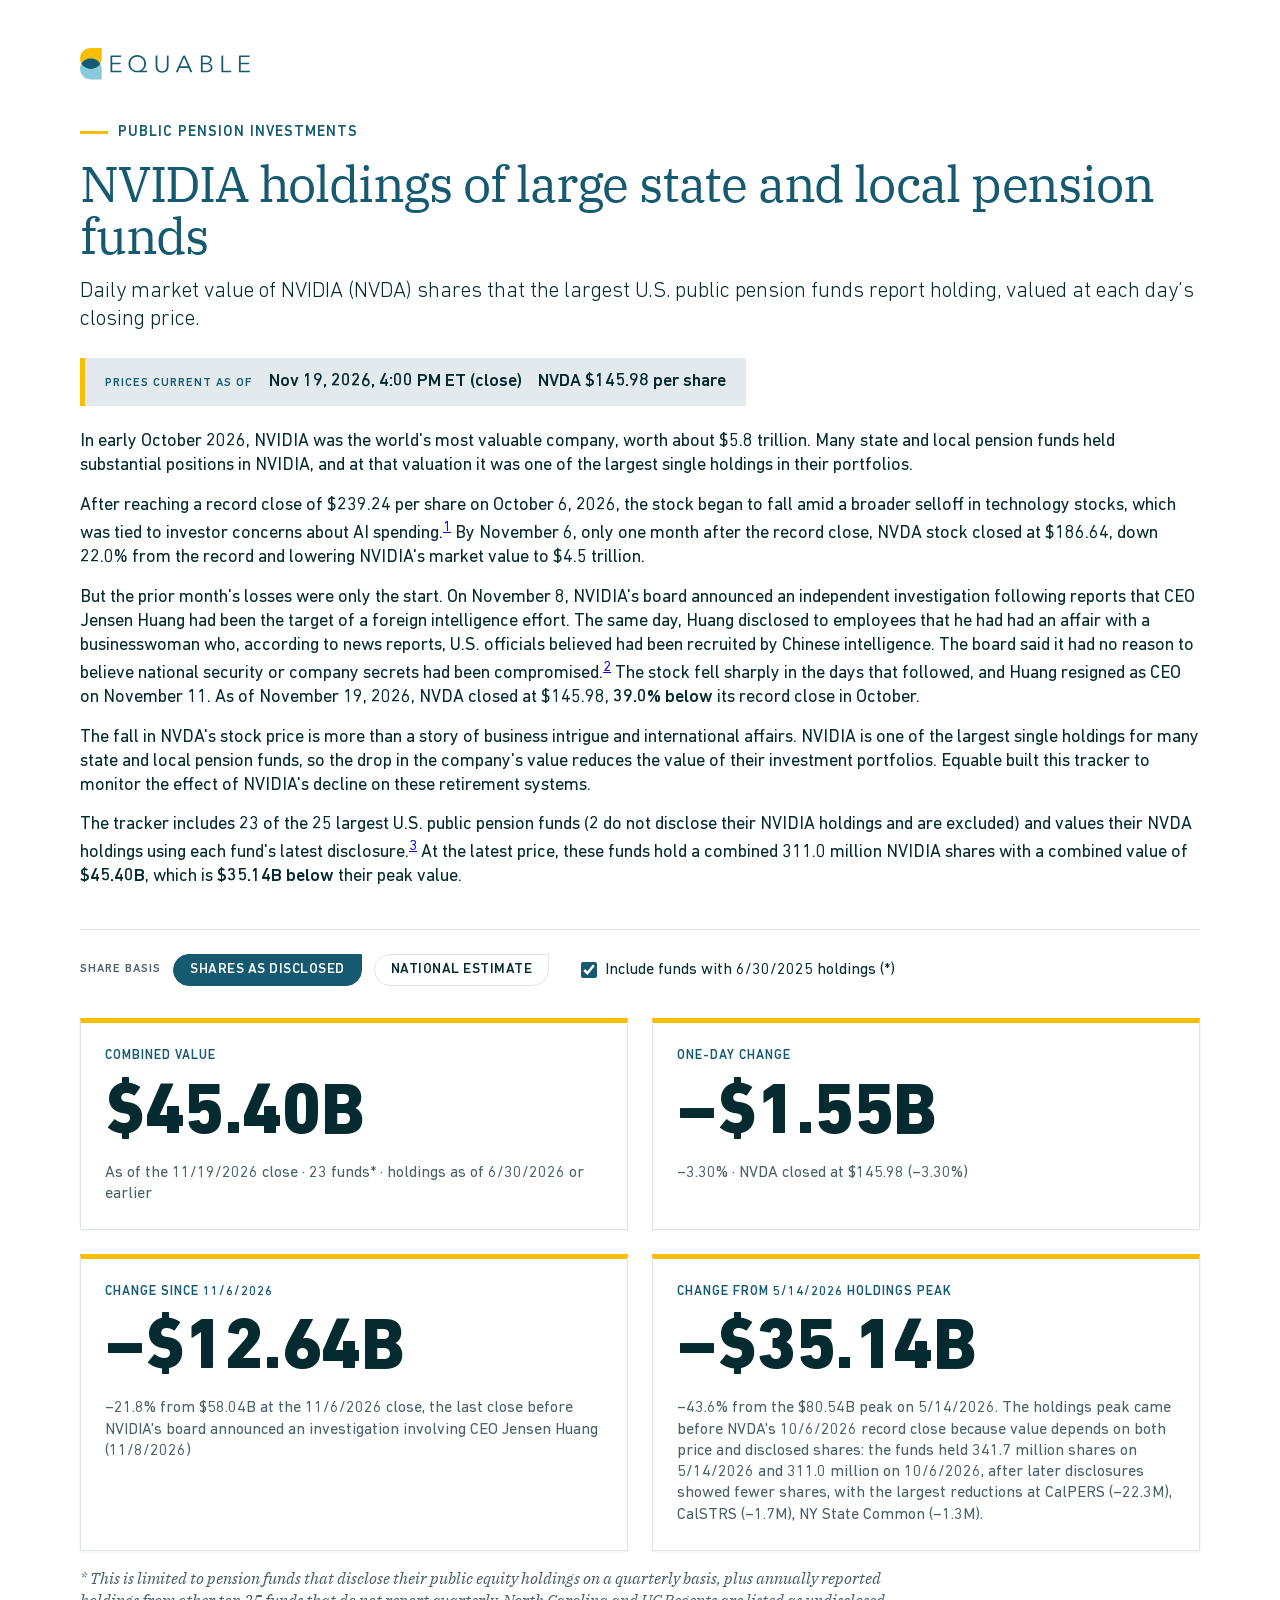
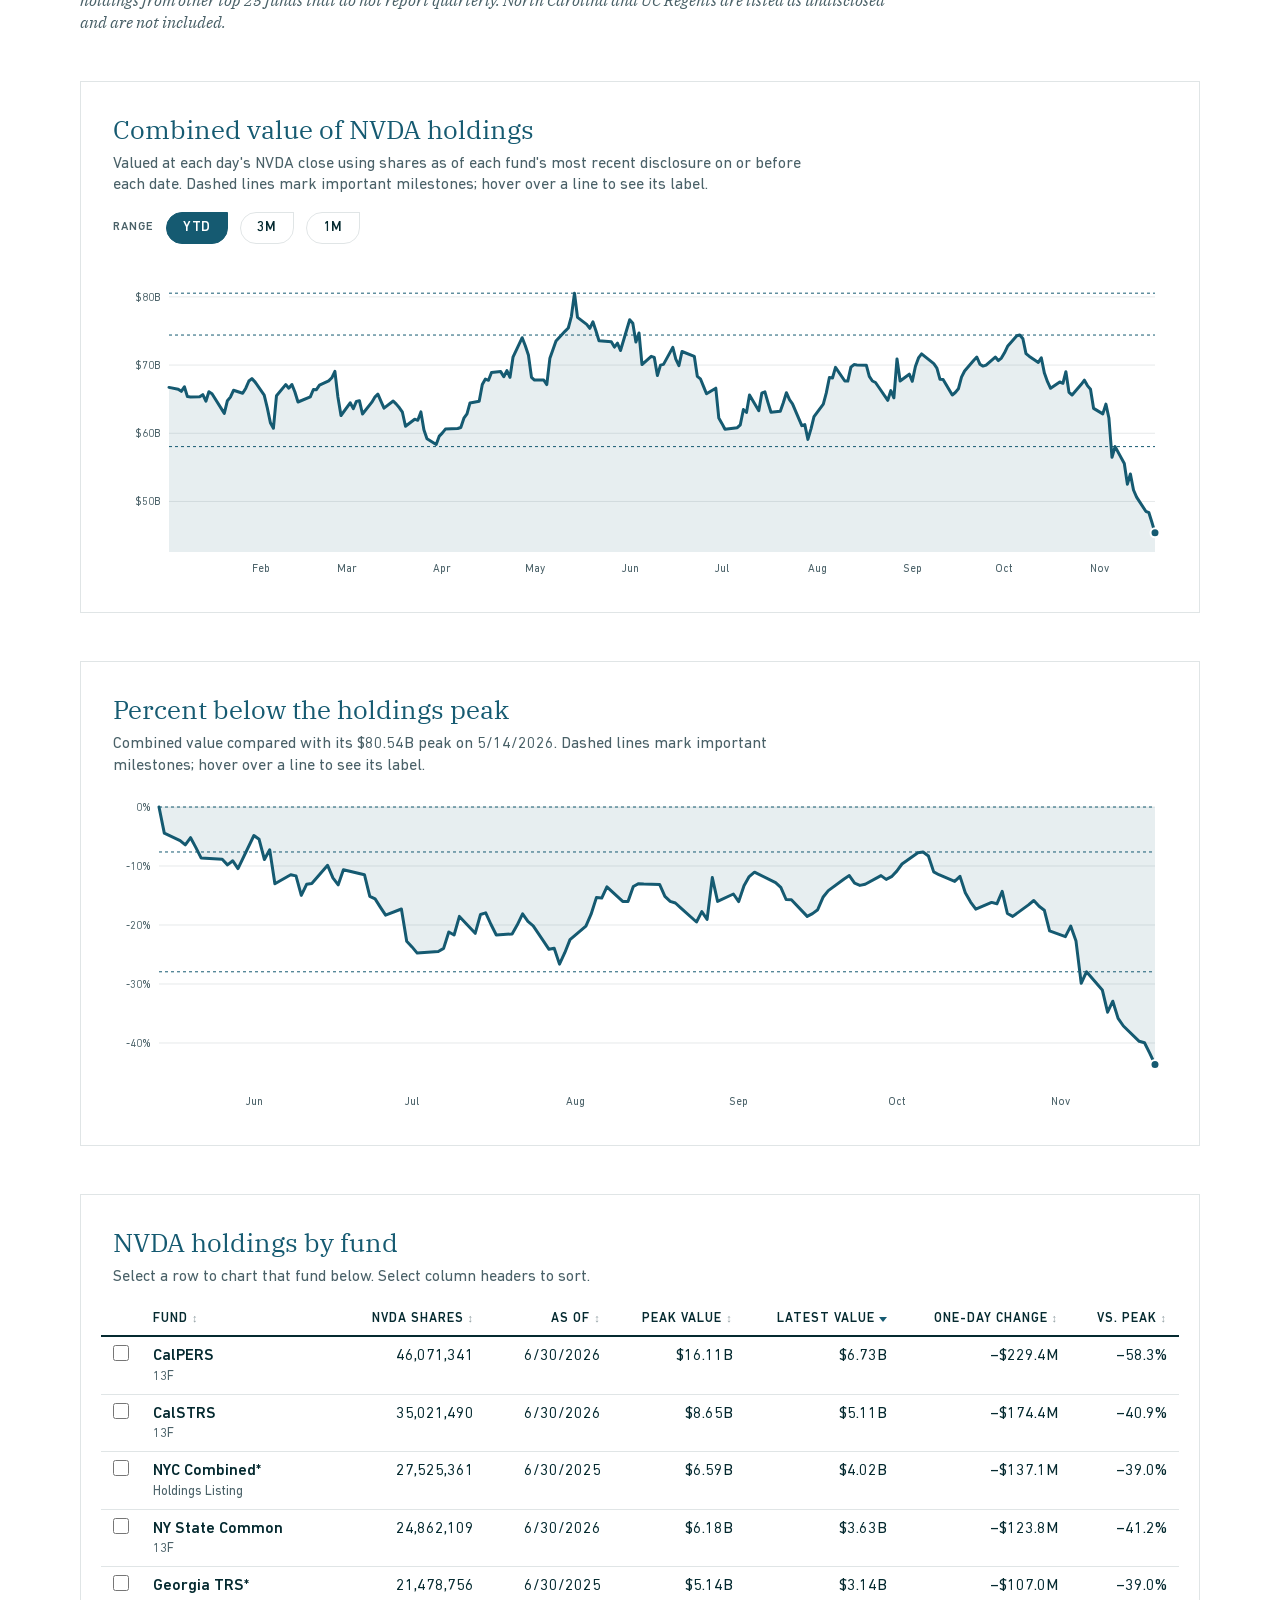
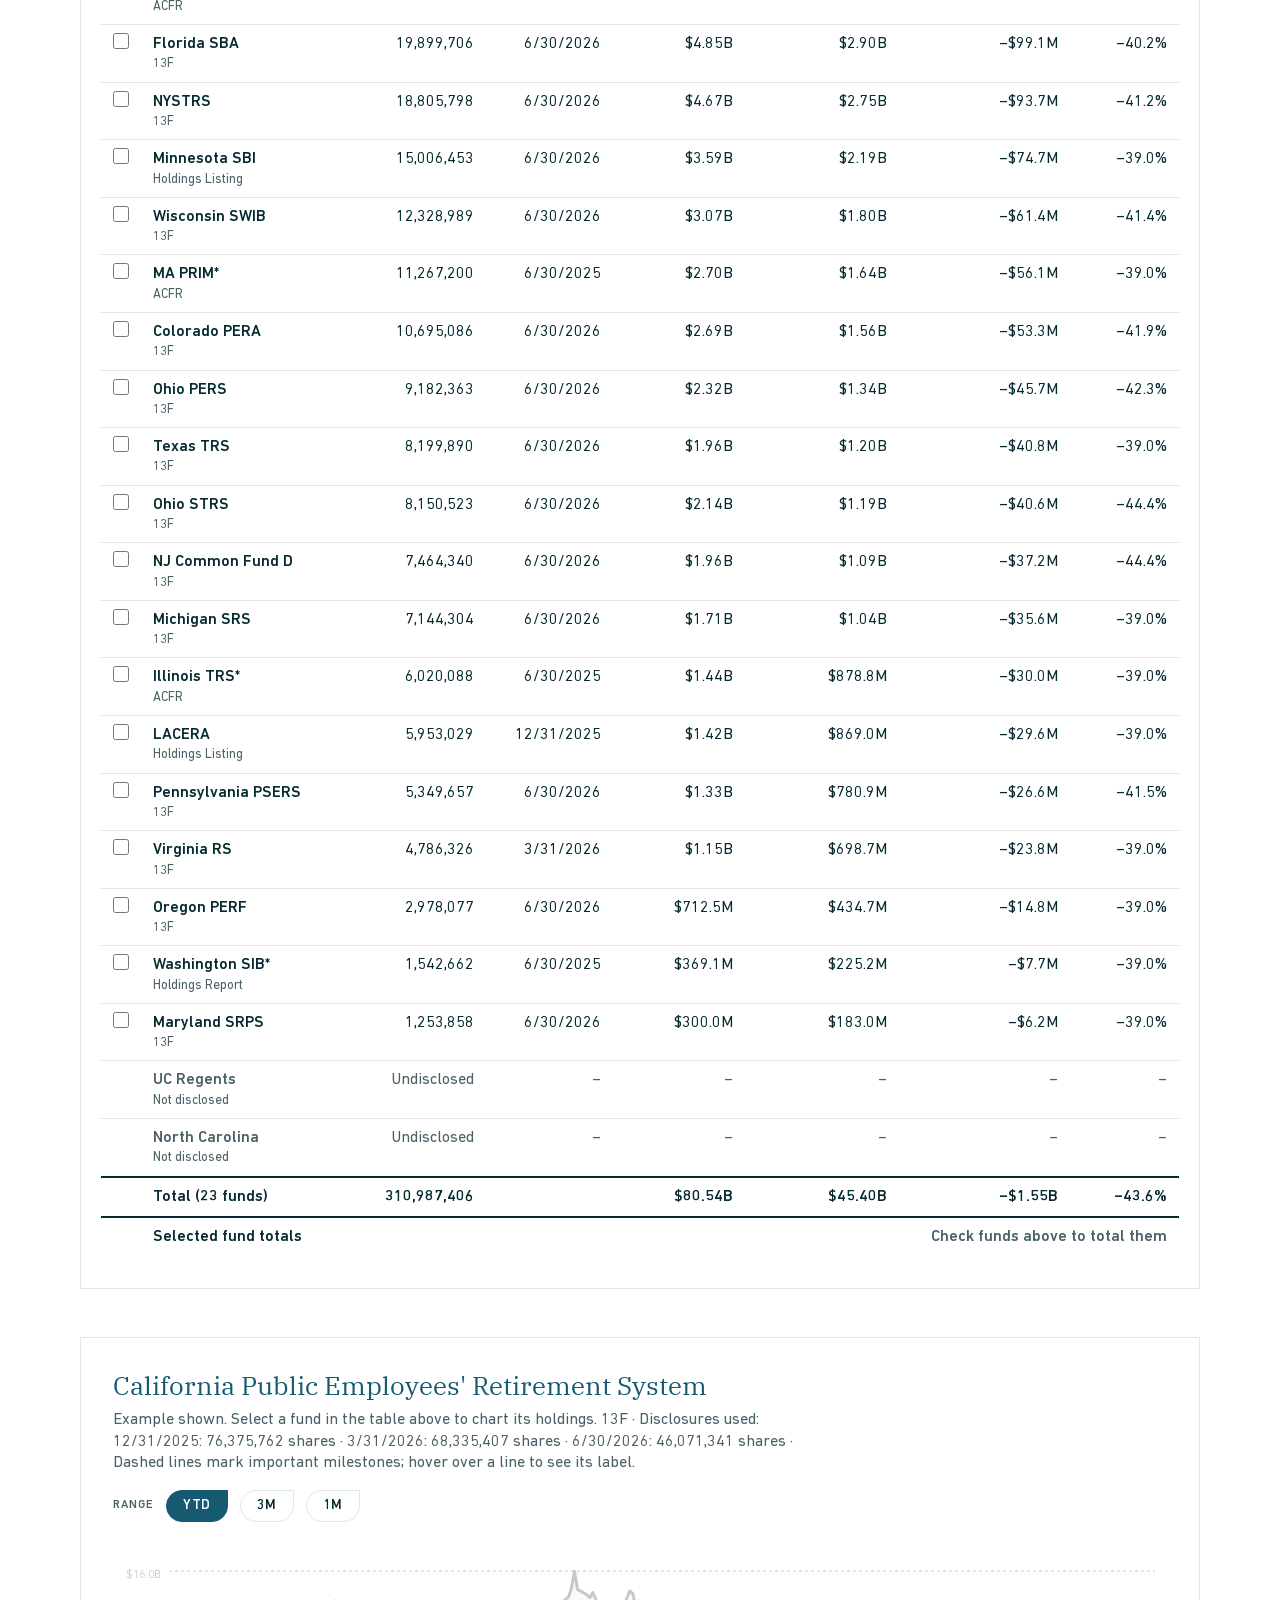
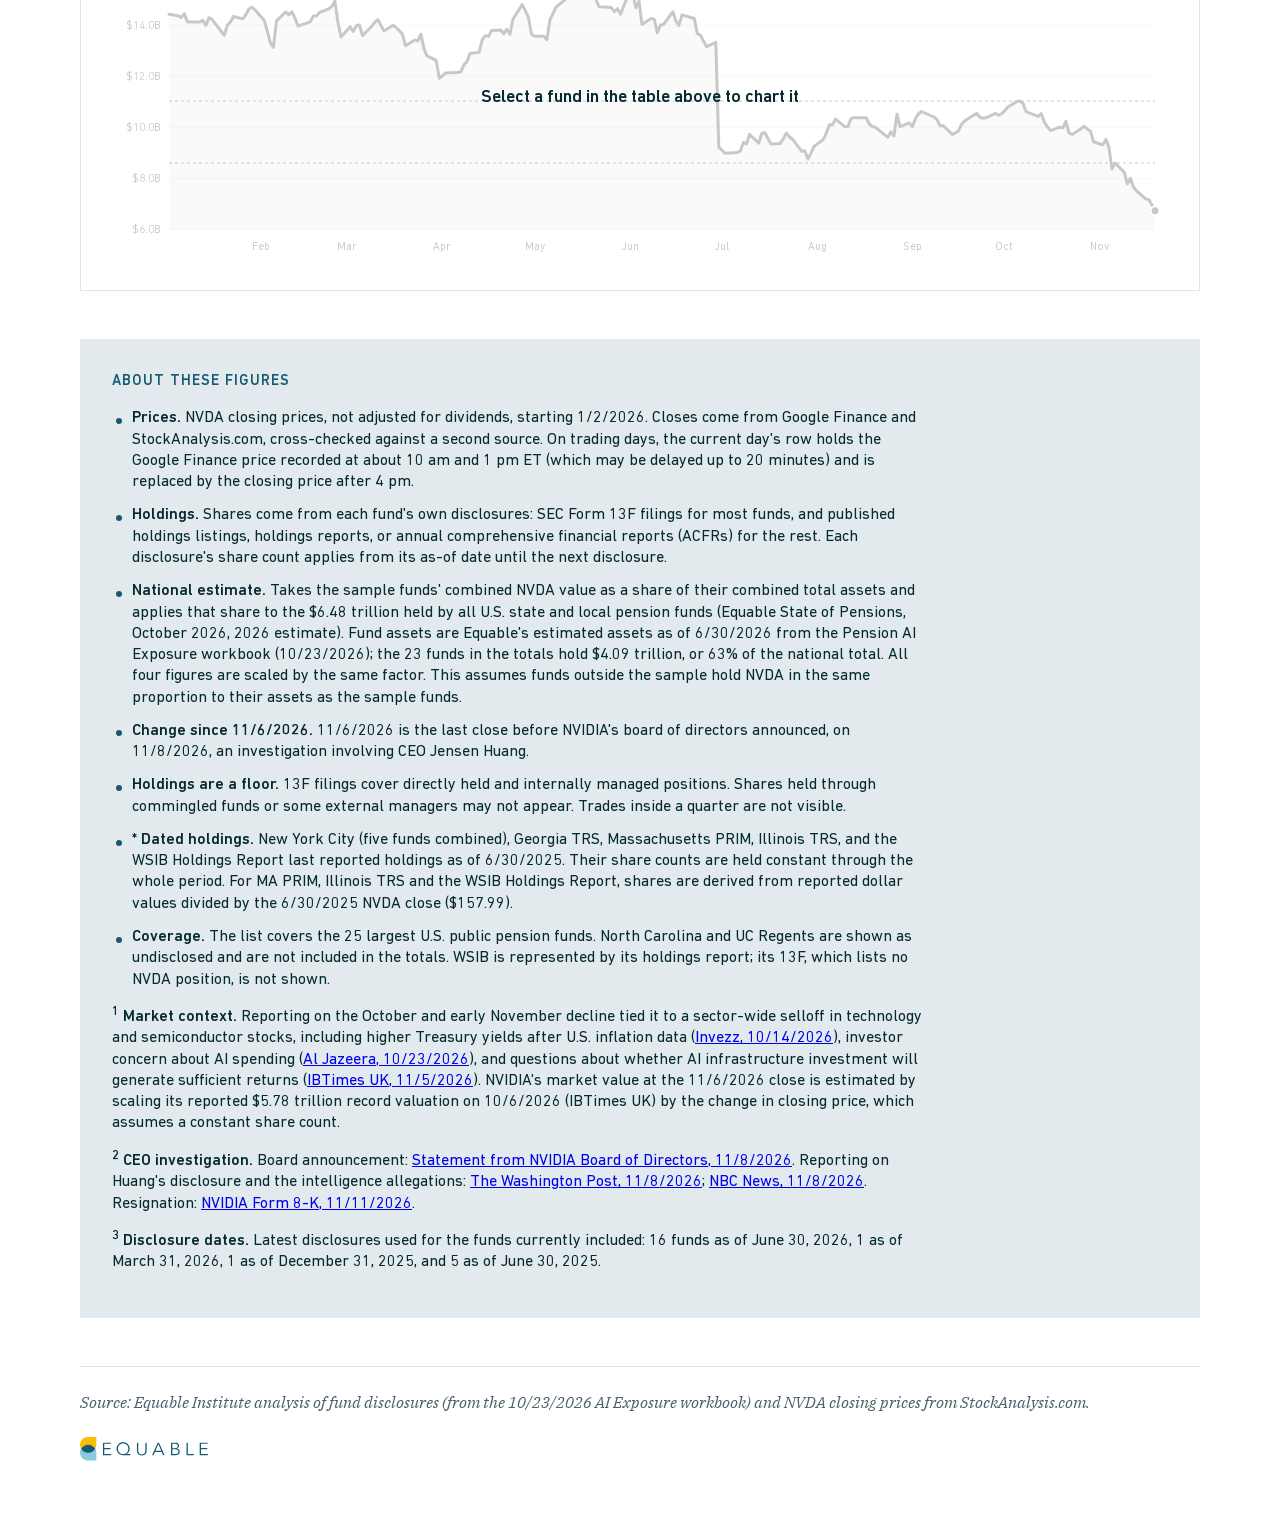
==== commit 4041ecf8: "Add files via upload" ====
--- a/nvda-tracker/index.html
+++ b/nvda-tracker/index.html
@@ -29,7 +29,9 @@
 .intro p{margin:0 0 var(--space-4);font-family:var(--font-sans);font-size:var(--fs-paragraph);line-height:var(--lh-paragraph);color:var(--text-body)}
 .intro p:last-child{margin-bottom:0}
 .intro b{font-weight:var(--weight-medium);color:var(--text-strong)}
-.meta{margin-top:var(--space-4);font-weight:var(--weight-medium);font-size:var(--fs-badge-sm);letter-spacing:var(--tracking-label);text-transform:uppercase;color:var(--text-muted)}
+.meta{display:inline-flex;flex-wrap:wrap;align-items:baseline;gap:var(--space-2) var(--space-4);margin-top:var(--space-6);padding:var(--space-3) var(--space-5);background:var(--surface-card);border-left:5px solid var(--yellow-500);font-size:var(--fs-paragraph);line-height:var(--lh-paragraph);color:var(--text-strong);font-variant-numeric:tabular-nums}
+.meta .meta-k{font-weight:var(--weight-medium);font-size:var(--fs-badge-sm);letter-spacing:var(--tracking-label);text-transform:uppercase;color:var(--text-link)}
+.meta .meta-v{font-weight:var(--weight-medium)}
 .live{margin:var(--space-3) 0 0;max-width:80ch;font-size:var(--fs-paragraph-sm);line-height:var(--lh-body);color:var(--text-body);font-variant-numeric:tabular-nums}
 .live b{font-weight:var(--weight-medium);color:var(--text-strong)}
 .natm{margin:var(--space-8) 0 0;padding:var(--space-6);background:var(--surface-card);color:var(--text-body)}
@@ -96,9 +98,14 @@
 .c-line{fill:none;stroke:var(--teal-700);stroke-width:3;stroke-linecap:round;stroke-linejoin:round}
 .c-area{fill:rgba(21,90,113,.10)}
 .c-ref{stroke:var(--teal-700);stroke-width:1;stroke-dasharray:3 3}
-.c-ref-label{fill:var(--teal-700);font-family:var(--font-sans);font-weight:var(--weight-medium);font-size:12px}
+.c-ref-label{fill:var(--teal-700);font-family:var(--font-sans);font-weight:var(--weight-medium);font-size:12px;paint-order:stroke;stroke:var(--surface-page);stroke-width:4px;stroke-linejoin:round}
 .c-dot{fill:var(--teal-700);stroke:var(--white);stroke-width:2}
 .c-cross{stroke:var(--teal-900);stroke-width:1;stroke-opacity:.35}
+.c-mark{stroke:var(--teal-900);stroke-width:1;stroke-opacity:.55;stroke-dasharray:2 3}
+.c-mark-label{fill:var(--text-body);font-family:var(--font-sans);font-weight:var(--weight-medium);font-size:11px}
+.chart.preview{pointer-events:none}
+.chart.preview svg{opacity:.3;filter:grayscale(1);transition:opacity .2s}
+.chart.preview::after{content:"Select a fund in the table above to chart it";position:absolute;inset:0;display:flex;align-items:center;justify-content:center;text-align:center;padding:0 var(--space-6);font-family:var(--font-sans);font-weight:var(--weight-medium);font-size:var(--fs-paragraph);color:var(--text-strong)}
 .tip{position:absolute;pointer-events:none;background:var(--surface-page);border:1px solid var(--border-subtle);border-radius:var(--radius-none);box-shadow:var(--shadow-raised);padding:var(--space-3) var(--space-4);font-size:13px;line-height:1.4;white-space:nowrap;display:none;z-index:2;font-variant-numeric:tabular-nums;color:var(--text-body)}
 .tip .d{font-weight:var(--weight-medium);font-size:var(--fs-badge-sm);letter-spacing:var(--tracking-label);text-transform:uppercase;color:var(--text-link);margin-bottom:var(--space-1)}
 .tip .r{display:flex;justify-content:space-between;gap:var(--space-4)}
@@ -111,6 +118,8 @@
 .eqb-table thead th[data-k]{cursor:pointer;user-select:none}
 .eqb-table thead th[aria-sort]::after{display:inline-block;margin-left:var(--space-1);content:"";border-left:4px solid transparent;border-right:4px solid transparent;vertical-align:middle}
 .eqb-table thead th[aria-sort="ascending"]::after{border-bottom:5px solid var(--teal-700)}
+.eqb-table thead th[data-k]:not([aria-sort])::after{content:"\2195";display:inline-block;margin-left:var(--space-1);font-size:11px;color:var(--text-muted);opacity:.6}
+.eqb-table thead th[data-k]:hover{color:var(--teal-700)}
 .eqb-table thead th[aria-sort="descending"]::after{border-top:5px solid var(--teal-700)}
 .eqb-table tbody tr{cursor:pointer}
 .eqb-table tbody tr.sel td{background:var(--gray-200)}
@@ -122,9 +131,14 @@
 
 /* Notes (soft card surface) */
 .notes{background:var(--surface-card);padding:var(--space-8);border-radius:var(--radius-none)}
-.notes ul{margin:var(--space-4) 0 0;padding-left:var(--space-5)}
+/* Notes: bulleted items first; numbered footnotes (li#note-*) moved to the end, without bullets. */
+.notes ul{display:flex;flex-direction:column;margin:var(--space-4) 0 0;padding-left:0;list-style:none}
+.notes li{position:relative;padding-left:var(--space-5)}
+.notes li::before{content:"";position:absolute;left:4px;top:.6em;width:6px;height:6px;border-radius:50%;background:var(--teal-700)}
+.notes li[id^="note-"]{order:1;padding-left:0}
+.notes li[id^="note-"]::before{display:none}
 .notes li{margin:0 0 var(--space-3);font-size:var(--fs-paragraph-sm);line-height:var(--lh-body);max-width:90ch}
-.notes li::marker{color:var(--teal-700)}
+
 .notes b{font-weight:var(--weight-medium);color:var(--text-strong)}
 
 /* Footer */
@@ -153,9 +167,9 @@
     <a class="brand" href="https://equable.org" aria-label="Equable Institute home"><img src="equable-logo-lightbg.svg" alt="Equable Institute" width="170" height="32"></a>
     <div class="eyebrow"><span class="bar" aria-hidden="true"></span>Public pension investments</div>
     <h1 class="eqb-h2">NVIDIA holdings of large state and local pension funds</h1>
-    <p class="eqb-body-lg lede">Daily market value of NVIDIA (NVDA) shares that 25 large U.S. public pension funds report holding, valued at each day's closing price.</p>
+    <p class="eqb-body-lg lede">Daily market value of NVIDIA (NVDA) shares that the largest U.S. public pension funds report holding, valued at each day's closing price.</p>
+    <div class="meta" id="meta">Loading data</div>
     <div class="intro" id="intro"></div>
-    <div class="meta" id="meta">Loading data</div>
     <p class="live" id="live" hidden></p>
   </header>
 
@@ -188,16 +202,16 @@
 
   <section class="card" id="ddCard">
     <div class="card-head">
-      <h2 class="eqb-h5">Percent below prior peak</h2>
-      <p>Combined value relative to its highest level up to each date.</p>
+      <h2 class="eqb-h5" id="ddTitle">Percent below the holdings peak</h2>
+      <p id="ddSub">Each day's combined value compared with the highest combined value reached on or before that day.</p>
     </div>
     <div class="chart" id="ddChart"></div>
   </section>
 
   <section class="card" id="fundsCard">
     <div class="card-head">
-      <h2 class="eqb-h5">By fund</h2>
-      <p>Select a row to chart that fund. Clear a fund's checkbox to remove it from the combined figures. Select a column header to sort.</p>
+      <h2 class="eqb-h5">NVDA holdings by fund</h2>
+      <p>Select a row to chart that fund below. Select column headers to sort.</p>
     </div>
     <div class="tablewrap">
       <table class="eqb-table eqb-table--hover eqb-table--compact" id="fundTable"><thead></thead><tbody></tbody><tfoot></tfoot></table>
@@ -225,6 +239,9 @@
       <li><b>Holdings.</b> Shares come from each fund's own disclosures: SEC Form 13F filings for most funds, and published holdings listings, holdings reports, or annual comprehensive financial reports (ACFRs) for the rest. Each disclosure's share count applies from its as-of date until the next disclosure.</li>
       <li><b>National estimate.</b> Takes the sample funds' combined NVDA value as a share of their combined total assets and applies that share to the $6.48 trillion held by all U.S. state and local pension funds (Equable State of Pensions, October 2026, 2026 estimate). Fund assets are Equable's estimated assets as of 6/30/2026 from the Pension AI Exposure workbook (10/23/2026); the 23 funds in the totals hold $4.09 trillion, or 63% of the national total. All four figures are scaled by the same factor. This assumes funds outside the sample hold NVDA in the same proportion to their assets as the sample funds.</li>
       <li><b>Change since 11/6/2026.</b> 11/6/2026 is the last close before NVIDIA's board of directors announced, on 11/8/2026, an investigation involving CEO Jensen Huang.</li>
+      <li id="note-market"><b><sup>1</sup> Market context.</b> Reporting on the October and early November decline tied it to a sector-wide selloff in technology and semiconductor stocks, including higher Treasury yields after U.S. inflation data (<a href="https://invezz.com/news/2026/10/14/why-nvidia-shares-have-fallen-over-2-on-wednesday/">Invezz, 10/14/2026</a>), investor concern about AI spending (<a href="https://aljazeera.com/economy/2026/10/23/us-tech-stocks-tumble-as-investors-fret-over-ai-spending">Al Jazeera, 10/23/2026</a>), and questions about whether AI infrastructure investment will generate sufficient returns (<a href="https://www.ibtimes.co.uk/nvidia-loses-market-value-ai-stock-selloff-1830575">IBTimes UK, 11/5/2026</a>). NVIDIA's market value at the 11/6/2026 close is estimated by scaling its reported $5.78 trillion record valuation on 10/6/2026 (IBTimes UK) by the change in closing price, which assumes a constant share count.</li>
+      <li id="note-huang"><b><sup>2</sup> CEO investigation.</b> Board announcement: <a href="https://investor.nvidia.com/news/press-release-details/2026/Statement-from-NVIDIA-Board-of-Directors/default.aspx">Statement from NVIDIA Board of Directors, 11/8/2026</a>. Reporting on Huang's disclosure and the intelligence allegations: <a href="https://www.washingtonpost.com/business/2026/11/08/nvidia-jensen-huang-investigation-chinese-spy/7965324e-dbbd-11f1-912c-4fbb80d73f7f_story.html">The Washington Post, 11/8/2026</a>; <a href="https://www.nbcnews.com/tech/tech-news/nvidia-ceo-jensen-huang-investigation-rcna608148">NBC News, 11/8/2026</a>. Resignation: <a href="https://www.sec.gov/Archives/edgar/data/0001045810/000104581026000082/nvda-20261111.htm">NVIDIA Form 8-K, 11/11/2026</a>.</li>
+      <li id="note-asof"><b><sup>3</sup> Disclosure dates.</b> Latest disclosures used for the funds currently included: <span id="asofTxt"></span></li>
       <li><b>Holdings are a floor.</b> 13F filings cover directly held and internally managed positions. Shares held through commingled funds or some external managers may not appear. Trades inside a quarter are not visible.</li>
       <li><b>* Dated holdings.</b> New York City (five funds combined), Georgia TRS, Massachusetts PRIM, Illinois TRS, and the WSIB Holdings Report last reported holdings as of 6/30/2025. Their share counts are held constant through the whole period. For MA PRIM, Illinois TRS and the WSIB Holdings Report, shares are derived from reported dollar values divided by the 6/30/2025 NVDA close ($157.99).</li>
       <li><b>Coverage.</b> The list covers the 25 largest U.S. public pension funds. North Carolina and UC Regents are shown as undisclosed and are not included in the totals. WSIB is represented by its holdings report; its 13F, which lists no NVDA position, is not shown.</li>
@@ -241,7 +258,7 @@
 (function(){
 "use strict";
 const $=s=>document.querySelector(s);
-const state={basis:"disclosed",range:"all",dated:true,include:{},sel:null,sortKey:"latest",sortDir:-1};
+const state={basis:"disclosed",range:"all",dated:true,include:{},sel:null,picked:false,sortKey:"latest",sortDir:-1};
 let D=null;
 
 // ---------- parsing ----------
@@ -309,7 +326,12 @@
 // National estimate: k = national public pension assets / total assets of the included sample funds.
 function natK(){const fs=D.funds.filter(active);let a=0;for(const f of fs){const x=FUND_ASSETS[f.id];if(!(x>0)) return null;a+=x;}return a>0&&NATIONAL_ASSETS>0?NATIONAL_ASSETS/a:null;}
 function natReady(){return natK()!==null;}
-function active(f){return !f.undisclosed&&state.include[f.short]&&(state.dated||!f.dated);}
+// active = counted in the page-wide totals (all disclosed funds, subject to the dated-holdings toggle).
+// selected = checked in the table; drives only the "Selected fund totals" row.
+function active(f){return !f.undisclosed&&f.include&&(state.dated||!f.dated);}
+function selected(f){return active(f)&&!!state.include[f.short];}
+// The fund chart is shown in full only while its fund is checked; otherwise it keeps the last fund, washed out.
+function isPicked(){return !!(state.sel&&state.include[state.sel]);}
 function fundSeries(f){return D.days.map(d=>({t:d.t,close:d.close,v:d.close*fundShares(f,d.t)}));}
 function totalSeries(scale){const fs=D.funds.filter(active),k=scale===undefined?1:scale;return D.days.map(d=>{let v=0;for(const f of fs) v+=d.close*fundShares(f,d.t);return {t:d.t,close:d.close,v:v*k};});}
 function withPeak(s){let p=-Infinity,pt=null;return s.map(x=>{if(x.v>p){p=x.v;pt=x.t;}return Object.assign({},x,{peak:p,peakT:pt,dd:p>0?x.v/p-1:0});});}
@@ -346,7 +368,8 @@
   if(!series.length){el.innerHTML='<div class="err">No data</div>';return;}
   const t0=series[0].t,t1=series[series.length-1].t;
   let ymin=Infinity,ymax=-Infinity;for(const p of series){ymin=Math.min(ymin,p.y);ymax=Math.max(ymax,p.y);}
-  if(opt.refY!==undefined){ymax=Math.max(ymax,opt.refY);ymin=Math.min(ymin,opt.refY);}
+  const R=(opt.refY!==undefined?[{y:opt.refY,label:opt.refLabel}]:[]).concat(opt.refs||[]);
+  for(const r of R){ymax=Math.max(ymax,r.y);ymin=Math.min(ymin,r.y);}
   if(opt.zeroTop) ymax=0;
   const pad=(ymax-ymin)*0.08||1; if(!opt.zeroTop) ymax+=pad; ymin-=pad;
   if(opt.floorZero) ymin=Math.max(0,ymin);
@@ -367,10 +390,11 @@
   let d="";series.forEach((p,i)=>{d+=(i?"L":"M")+x(p.t).toFixed(1)+","+y(p.y).toFixed(1);});
   const base=y(opt.zeroTop?0:ymin);
   mk("path",{class:"c-area",d:d+"L"+x(t1).toFixed(1)+","+base+"L"+x(t0).toFixed(1)+","+base+"Z"});
-  if(opt.refY!==undefined){
-    mk("line",{class:"c-ref",x1:m.l,x2:W-m.r,y1:y(opt.refY),y2:y(opt.refY)});
-    if(opt.refLabel) mk("text",{class:"c-ref-label",x:W-m.r,y:y(opt.refY)-6,"text-anchor":"end"}).textContent=opt.refLabel;
-  }
+  // Horizontal reference lines (holdings peak plus event levels). Labels sit above each line, right-aligned;
+  // when two lines are within 16px, the lower one's label goes below its line and left-aligned so they don't collide.
+  // Reference lines carry no printed labels; a line's label appears in the tooltip when the pointer is near it.
+  const refPx=[];
+  for(const r of R){const yy=y(r.y);refPx.push({yy,label:r.label||"",el:mk("line",{class:"c-ref",x1:m.l,x2:W-m.r,y1:yy,y2:yy})});}
   mk("path",{class:"c-line",d});
   const lp=series[series.length-1];
   mk("circle",{class:"c-dot",cx:x(lp.t),cy:y(lp.y),r:4.5});
@@ -379,19 +403,22 @@
   const hit=mk("rect",{x:m.l,y:0,width:iw,height:H,fill:"transparent"});
   el.appendChild(svg);
   const tip=document.createElement("div");tip.className="tip";el.appendChild(tip);
-  function show(cx){
+  function show(cx,cy){
     let best=0,bd=Infinity;for(let i=0;i<series.length;i++){const dd=Math.abs(x(series[i].t)-cx);if(dd<bd){bd=dd;best=i;}}
     const p=series[best];
     cross.setAttribute("x1",x(p.t));cross.setAttribute("x2",x(p.t));cross.setAttribute("visibility","visible");
     dot.setAttribute("cx",x(p.t));dot.setAttribute("cy",y(p.y));dot.setAttribute("visibility","visible");
-    tip.innerHTML=opt.tip(p);tip.style.display="block";
+    let near=null;if(cy!==undefined){for(const r of refPx){if(r.label&&Math.abs(cy-r.yy)<=8&&(!near||Math.abs(cy-r.yy)<Math.abs(cy-near.yy))) near=r;}}
+    for(const r of refPx) r.el.style.strokeWidth=r===near?"2.5":"";
+    tip.innerHTML=(near?'<div class="r"><span style="color:var(--teal-700);font-weight:var(--weight-medium)">'+esc(near.label)+'</span><span></span></div>':'')+opt.tip(p);tip.style.display="block";
     const sc=el.clientWidth/W,tw=tip.offsetWidth,px=x(p.t)*sc;let left=px+14;if(left+tw>el.clientWidth) left=px-tw-14;if(left<0) left=0;
     tip.style.left=left+"px";tip.style.top=Math.max(0,y(p.y)*sc-56)+"px";
   }
-  function hide(){cross.setAttribute("visibility","hidden");dot.setAttribute("visibility","hidden");tip.style.display="none";}
+  function hide(){for(const r of refPx) r.el.style.strokeWidth="";cross.setAttribute("visibility","hidden");dot.setAttribute("visibility","hidden");tip.style.display="none";}
   const toX=e=>{const r=svg.getBoundingClientRect();return (e.clientX-r.left)/r.width*W;};
-  hit.addEventListener("pointermove",e=>show(toX(e)));
-  hit.addEventListener("pointerdown",e=>show(toX(e)));
+  const toY=e=>{const r=svg.getBoundingClientRect();return (e.clientY-r.top)/r.height*H;};
+  hit.addEventListener("pointermove",e=>show(toX(e),toY(e)));
+  hit.addEventListener("pointerdown",e=>show(toX(e),toY(e)));
   hit.addEventListener("pointerleave",hide);
 }
 
@@ -412,16 +439,24 @@
   const vsPk=st.last.v-st.pk.v,vsPkP=st.pk.v?st.last.v/st.pk.v-1:null;
   const intra=isIntraday(),cut=full.find(p=>p.t===CUTOFF_T);
   const NA=NATIONAL_ASSETS,shr=v=>pct(v/NA,2)+" of national pension assets",natT="$"+(NA/1e12).toFixed(2)+" trillion";
+  // Why the holdings peak can differ from NVDA's record close: value = price x disclosed shares, and share counts change at each disclosure's as-of date.
+  const recD=D.days.reduce((a,d)=>d.close>a.close?d:a,D.days[0]),actF=D.funds.filter(active),shT=t=>actF.reduce((a,f)=>a+fundShares(f,t),0);
+  let pkNote='';
+  if(st.pk.t!==recD.t){
+    const a=shT(st.pk.t),b=shT(recD.t),M=x=>(x/1e6).toFixed(1)+' million';
+    const dn=actF.map(f=>({f,d:fundShares(f,recD.t)-fundShares(f,st.pk.t)})).filter(x=>x.d<0).sort((x,y)=>x.d-y.d).slice(0,3).map(x=>esc(disp(x.f))+' (−'+(Math.abs(x.d)/1e6).toFixed(1)+'M)').join(', ');
+    pkNote='. The holdings peak came '+(st.pk.t<recD.t?'before':'after')+' NVDA\'s '+fmtDate(recD.t)+' record close because value depends on both price and disclosed shares: the funds held '+M(a)+' shares on '+fmtDate(st.pk.t)+' and '+M(b)+' on '+fmtDate(recD.t)+(st.pk.t<recD.t&&b<a&&dn?', after later disclosures showed fewer shares, with the largest reductions at '+dn:'')+'.';
+  }
   const boxes=nat?[
     ['Estimate: all U.S. state and local pensions',money(st.last.v),pct(st.last.v/NA,2).replace('+','')+' of the '+natT+' in U.S. state and local pension assets · as of the '+fmtDate(st.last.t)+(intra?' intraday price':' close')],
-    ['Change from prior close',dchg===null?'n/a':signedMoney(dchg),dchg===null?'':shr(dchg)+' · NVDA '+(intra?'intraday price $':'closed at $')+st.last.close.toFixed(2)+' ('+pct(cchg,2)+')'],
+    ['One-day change',dchg===null?'n/a':signedMoney(dchg),dchg===null?'':shr(dchg)+' · NVDA '+(intra?'intraday price $':'closed at $')+st.last.close.toFixed(2)+' ('+pct(cchg,2)+')'],
     cut?['Change since '+fmtDate(cut.t),signedMoney(st.last.v-cut.v),shr(st.last.v-cut.v)+' · since the '+fmtDate(cut.t)+' close, the last close before NVIDIA\'s board announced an investigation involving CEO Jensen Huang (11/8/2026)']:['Change since '+fmtDate(st.first.t),signedMoney(ytd),shr(ytd)],
-    ['Change from peak',signedMoney(vsPk),shr(vsPk)+' · from the '+money(st.pk.v)+' peak on '+fmtDate(st.pk.t)]
+    ['Change from '+fmtDate(st.pk.t)+' holdings peak',signedMoney(vsPk),shr(vsPk)+' · from the '+money(st.pk.v)+' peak on '+fmtDate(st.pk.t)+pkNote]
   ]:[
     [nat?'National estimate':'Combined value',money(st.last.v),'As of the '+fmtDate(st.last.t)+(intra?' intraday price (not yet the close)':' close')+' · '+(nat?'all U.S. state and local pension funds ('+'$'+(NATIONAL_ASSETS/1e12).toFixed(2)+' trillion'+' in assets), scaled from '+nInc+' funds*':nInc+' funds* · holdings as of '+fmtDate(Math.max(...D.funds.filter(active).map(f=>(f.slots.filter(x=>x.t<=st.last.t).pop()||f.slots[0]).t)))+' or earlier')],
-    ['Change from prior close',dchg===null?'n/a':signedMoney(dchg),dchgP===null?'':pct(dchgP,2)+' · NVDA '+(intra?'intraday price $':'closed at $')+st.last.close.toFixed(2)+' ('+pct(cchg,2)+')'],
+    ['One-day change',dchg===null?'n/a':signedMoney(dchg),dchgP===null?'':pct(dchgP,2)+' · NVDA '+(intra?'intraday price $':'closed at $')+st.last.close.toFixed(2)+' ('+pct(cchg,2)+')'],
     cut?['Change since '+fmtDate(cut.t),signedMoney(st.last.v-cut.v),pct(cut.v?st.last.v/cut.v-1:null)+' from '+money(cut.v)+' at the '+fmtDate(cut.t)+' close, the last close before NVIDIA\'s board announced an investigation involving CEO Jensen Huang (11/8/2026)']:['Change since '+fmtDate(st.first.t),signedMoney(ytd),pct(ytdP)+' from '+money(st.first.v)],
-    ['Change from peak',signedMoney(vsPk),pct(vsPkP)+' from the '+money(st.pk.v)+' peak on '+fmtDate(st.pk.t)]
+    ['Change from '+fmtDate(st.pk.t)+' holdings peak',signedMoney(vsPk),pct(vsPkP)+' from the '+money(st.pk.v)+' peak on '+fmtDate(st.pk.t)+pkNote]
   ];
   $("#kpis").innerHTML=boxes.map(k=>'<div class="stat"><div class="k">'+k[0]+'</div><div class="v">'+k[1]+'</div><div class="q">'+k[2]+'</div></div>').join("");
 
@@ -447,15 +482,31 @@
         '<div class="ng-cap">'+P(rate,2)+' × '+T(NA)+'. This assumes other funds hold NVIDIA at the same rate as the tracked funds.</div></div>'+
       '</div><p class="ng-foot">The four boxes above are scaled the same way: each equals the tracked funds\' figure × '+(K).toFixed(2)+' ('+T(NA)+' ÷ '+T(sa)+').</p>';
     nm.hidden=false;} else nm.hidden=true;
-  $("#totalSub").textContent="Valued at each day's NVDA close using "+basisTxt+". Dashed line marks the period peak.";
+  $("#totalSub").textContent="Valued at each day's NVDA close using "+basisTxt+". Dashed lines mark important milestones; hover over a line to see its label.";
   const vis=rangeFilter(full);
+  const MK=[],addMk=(t,l,dsc)=>{const e=MK.find(k=>k.t===t);if(e){e.label+=' / '+l;e.desc+='; '+dsc;}else MK.push({t,label:l,desc:dsc});};
+  addMk(st.pk.t,'Holdings peak','Highest combined value of the tracked holdings');
+  addMk(recD.t,'NVDA record close','NVDA record close ($'+recD.close.toFixed(2)+')');
+  if(D.days.some(d=>d.t===CUTOFF_T)) addMk(CUTOFF_T,'Last close before 11/8','Last close before NVIDIA\'s board announced the CEO investigation');
+  // Horizontal event levels for the combined chart: combined value at NVDA's record close and at the 11/6 close (shown when in range).
+  const vt0=vis.length?vis[0].t:0,lvl=[];
+  const recP=full.find(p=>p.t===recD.t);if(recP&&recD.t!==st.pk.t&&recD.t>=vt0) lvl.push({y:recP.v,label:'Record value: '+money(recP.v)+' ('+fmtDate(recD.t)+')'});
+  const cutP=full.find(p=>p.t===CUTOFF_T);if(cutP&&CUTOFF_T>=vt0) lvl.push({y:cutP.v,label:'Before CEO news: '+money(cutP.v)+' ('+fmtDate(CUTOFF_T)+')'});
+  // Matching dashed reference lines for the percent-below-peak chart.
+  const ddl=[{y:0,label:'Peak: '+money(st.pk.v)+' ('+fmtDate(st.pk.t)+')'}];
+  if(recP&&recD.t!==st.pk.t&&recD.t>=vt0) ddl.push({y:recP.dd,label:'Record value: '+pct(recP.dd)+' ('+fmtDate(recD.t)+')'});
+  if(cutP&&CUTOFF_T>=vt0) ddl.push({y:cutP.dd,label:'Before CEO news: '+pct(cutP.dd)+' ('+fmtDate(CUTOFF_T)+')'});
+  // This chart starts at the peak date, so every point is measured against that one peak.
+  const ddVis=vis.filter(p=>p.t>=st.pk.t);
+  $("#ddSub").textContent="Combined value compared with its "+money(st.pk.v)+" peak on "+fmtDate(st.pk.t)+". Dashed lines mark important milestones; hover over a line to see its label.";
+  const mkTip=p=>{const k=MK.find(k=>k.t===p.t);return k?'<div class="r"><span>'+k.desc+'</span><span></span></div>':'';};
   lineChart($("#totalChart"),vis.map(p=>Object.assign({y:p.v},p)),{
-    label:"Combined value of NVDA holdings over time",yfmt:v=>money(v,0),yw:56,refY:st.pk.v,refLabel:"Peak "+money(st.pk.v)+" ("+fmtDate(st.pk.t)+")",
-    tip:p=>'<div class="d">'+fmtLong(p.t)+'</div>'+tipRow("Combined value",money(p.v))+tipRow("NVDA close","$"+p.close.toFixed(2))+tipRow("Below prior peak",pct(p.dd))
+    label:"Combined value of NVDA holdings over time",yfmt:v=>money(v,0),yw:56,refY:st.pk.v,refs:lvl,refLabel:"Peak: "+money(st.pk.v)+" ("+fmtDate(st.pk.t)+")",
+    tip:p=>'<div class="d">'+fmtLong(p.t)+'</div>'+mkTip(p)+tipRow("Combined value",money(p.v))+tipRow("NVDA close","$"+p.close.toFixed(2))+tipRow("Below prior peak",pct(p.dd))
   });
-  lineChart($("#ddChart"),vis.map(p=>Object.assign({y:p.dd},p)),{
-    label:"Percent below prior peak over time",yfmt:v=>Math.round(v*100)+"%",yw:46,zeroTop:true,height:$("#ddChart").clientWidth<560?180:220,
-    tip:p=>'<div class="d">'+fmtLong(p.t)+'</div>'+tipRow("Below prior peak",pct(p.dd))+tipRow("Prior peak",money(p.peak)+" ("+fmtDate(p.peakT)+")")
+  lineChart($("#ddChart"),(ddVis.length?ddVis:vis).map(p=>Object.assign({y:p.dd},p)),{
+    label:"Percent below prior peak over time",yfmt:v=>Math.round(v*100)+"%",yw:46,zeroTop:true,refs:ddl,
+    tip:p=>'<div class="d">'+fmtLong(p.t)+'</div>'+mkTip(p)+tipRow("Below prior peak",pct(p.dd))+tipRow("Prior peak",money(p.peak)+" ("+fmtDate(p.peakT)+")")
   });
   renderTable(sample);
   renderIntro(sample,nInc);
@@ -470,11 +521,19 @@
   let sh=0;const by={};for(const f of D.funds.filter(active)){sh+=fundShares(f,last.t);const a=(f.slots.filter(x=>x.t<=last.t).pop()||f.slots[0]).t;by[a]=(by[a]||0)+1;}
   const long=t=>{const d=new Date(t);return ["January","February","March","April","May","June","July","August","September","October","November","December"][d.getUTCMonth()]+" "+d.getUTCDate()+", "+d.getUTCFullYear();};
   const ks=Object.keys(by).map(Number).sort((x,y)=>y-x);
+  const nUn=D.funds.filter(f=>f.undisclosed).length,nTr=D.funds.length-nUn;
+  // Close and estimated market value at the 11/6/2026 close (last close before the 11/8 announcement).
+  // Market value scales the reported $5.78 trillion record valuation (10/6/2026, IBTimes UK) by the change in closing price; assumes a constant share count.
+  const cutD=days.find(d=>d.t===CUTOFF_T),mcap=cutD?5.78e12*cutD.close/rec.close:null;
+  const cutTxt=cutD?' By November 6, only one month after the record close, NVDA stock closed at $'+cutD.close.toFixed(2)+', down '+Math.abs((cutD.close/rec.close-1)*100).toFixed(1)+'% from the record and lowering NVIDIA\'s market value to $'+(mcap/1e12).toFixed(1)+' trillion.':'';
   const asofTxt=ks.map((t,i)=>(i===0?'':(i===ks.length-1?(ks.length>2?', and ':' and '):', '))+by[t]+(i===0?(by[t]===1?' fund':' funds'):'')+' as of '+long(t)).join('');
   $("#intro").innerHTML=
-    '<p>In early October 2026, NVIDIA was the world\'s most valuable company, worth about $5.8 trillion. Because stock indexes weight companies by size, it became one of the largest single holdings for many state and local pension funds. The '+nInc+' funds in this tracker report holding a combined '+(sh/1e6).toFixed(1)+' million NVIDIA shares, per their latest disclosures: '+asofTxt+'.</p>'+
-    '<p>The stock began falling after a record close of $'+rec.close.toFixed(2)+' on '+long(rec.t)+'. The decline accelerated after November 8, when NVIDIA\'s board announced an investigation involving CEO Jensen Huang, who resigned as CEO days later. NVDA is now <b>'+Math.abs(off*100).toFixed(1)+'% below</b> its record close. The combined value of the tracked funds\' NVIDIA holdings is <b>'+money(sm.pk.v-sm.last.v)+' below</b> its peak.</p>'+
-    '<p>This tracker shows the daily value of those holdings and an estimate for all U.S. state and local pension funds.</p>';
+    '<p>In early October 2026, NVIDIA was the world\'s most valuable company, worth about $5.8 trillion. Many state and local pension funds held substantial positions in NVIDIA, and at that valuation it was one of the largest single holdings in their portfolios.</p>'+
+    '<p>After reaching a record close of $'+rec.close.toFixed(2)+' per share on '+long(rec.t)+', the stock began to fall amid a broader selloff in technology stocks, which was tied to investor concerns about AI spending.<sup><a href="#note-market" aria-label="Note 1: Market context">1</a></sup>'+cutTxt+'</p>'+
+    '<p>But the prior month\'s losses were only the start. On November 8, NVIDIA\'s board announced an independent investigation following reports that CEO Jensen Huang had been the target of a foreign intelligence effort. The same day, Huang disclosed to employees that he had had an affair with a businesswoman who, according to news reports, U.S. officials believed had been recruited by Chinese intelligence. The board said it had no reason to believe national security or company secrets had been compromised.<sup><a href="#note-huang" aria-label="Note 2: CEO investigation">2</a></sup> The stock fell sharply in the days that followed, and Huang resigned as CEO on November 11. As of '+long(last.t)+', NVDA '+(isIntraday()?'is trading at $':'closed at $')+last.close.toFixed(2)+', <b>'+Math.abs(off*100).toFixed(1)+'% below</b> its record close in October.</p>'+
+    '<p>The fall in NVDA\'s stock price is more than a story of business intrigue and international affairs. NVIDIA is one of the largest single holdings for many state and local pension funds, so the drop in the company\'s value reduces the value of their investment portfolios. Equable built this tracker to monitor the effect of NVIDIA\'s decline on these retirement systems.</p>'+
+    '<p>The tracker includes '+nTr+' of the 25 largest U.S. public pension funds ('+nUn+' do not disclose their NVIDIA holdings and are excluded) and values their NVDA holdings using each fund\'s latest disclosure.<sup><a href="#note-asof" aria-label="Note 3: Disclosure dates">3</a></sup> At the latest price, '+(nInc===nTr?'these funds':'the '+nInc+' funds currently included')+' hold a combined '+(sh/1e6).toFixed(1)+' million NVIDIA shares with a combined value of <b>'+money(sm.last.v)+'</b>, which is <b>'+money(sm.pk.v-sm.last.v)+' below</b> their peak value.</p>';
+  const na=document.getElementById('asofTxt');if(na) na.textContent=asofTxt.charAt(0).toUpperCase()+asofTxt.slice(1)+'.';
 }
 function priceAsOf(){
   const last=D.days[D.days.length-1];if(!last) return "n/a";
@@ -513,8 +572,8 @@
 const COLS=[
   {k:"inc",h:'<span class="sr">Include</span>',cls:"cb"},
   {k:"name",h:"Fund"},
-  {k:"shares",h:"NVDA shares",num:1},{k:"asof",h:"As of",num:1},{k:"first",h:"Value 1/2/2026",num:1},
-  {k:"peak",h:"Peak value",num:1},{k:"latest",h:"Latest value",num:1},{k:"d1",h:"1-day change",num:1},{k:"vsPk",h:"Vs. peak",num:1}
+  {k:"shares",h:"NVDA shares",num:1},{k:"asof",h:"As of",num:1},
+  {k:"peak",h:"Peak value",num:1},{k:"latest",h:"Latest value",num:1},{k:"d1",h:"One-day change",num:1},{k:"vsPk",h:"Vs. peak",num:1}
 ];
 function renderTable(tot){
   const rows=D.funds.map(f=>f.undisclosed?{f,first:null,peak:null,latest:null,d1:null,vsPk:null,shares:null,asof:null}:fundRow(f)),key=state.sortKey,dir=state.sortDir;
@@ -528,23 +587,26 @@
   const tb=$("#fundTable tbody");tb.innerHTML="";
   for(const r of rows){
     if(r.f.undisclosed){const tr=document.createElement("tr");tr.className="undis";
-      tr.innerHTML='<td class="cb"></td><td class="fund" title="'+esc(r.f.name)+'">'+esc(r.f.short)+'<span class="src">'+esc(r.f.source)+'</span></td><td class="is-num">Undisclosed</td>'+'<td class="is-num">–</td>'.repeat(6);
+      tr.innerHTML='<td class="cb"></td><td class="fund" title="'+esc(r.f.name)+'">'+esc(r.f.short)+'<span class="src">'+esc(r.f.source)+'</span></td><td class="is-num">Undisclosed</td>'+'<td class="is-num">–</td>'.repeat(5);
       tb.appendChild(tr);continue;}
     const on=active(r.f),tr=document.createElement("tr");tr.tabIndex=0;
-    if(!on) tr.classList.add("off"); if(state.sel===r.f.short) tr.classList.add("sel");
+    if(!on) tr.classList.add("off"); if(isPicked()&&state.sel===r.f.short) tr.classList.add("sel");
     const disabled=r.f.dated&&!state.dated;
-    tr.innerHTML='<td class="cb"><input type="checkbox" aria-label="Include '+esc(disp(r.f))+'"'+(state.include[r.f.short]?' checked':'')+(disabled?' disabled':'')+'></td>'+
+    tr.innerHTML='<td class="cb"><input type="checkbox" aria-label="Select '+esc(disp(r.f))+' for the selected fund totals"'+(state.include[r.f.short]?' checked':'')+(disabled?' disabled':'')+'></td>'+
       '<td class="fund" title="'+esc(r.f.name)+'">'+esc(disp(r.f))+'<span class="src">'+esc(r.f.source)+'</span></td>'+
-      '<td class="is-num">'+intf(r.shares)+'</td><td class="is-num">'+fmtDate(r.asof)+'</td><td class="is-num">'+money(r.first)+'</td><td class="is-num">'+money(r.peak)+'</td><td class="is-num">'+money(r.latest)+'</td>'+
+      '<td class="is-num">'+intf(r.shares)+'</td><td class="is-num">'+fmtDate(r.asof)+'</td><td class="is-num">'+money(r.peak)+'</td><td class="is-num">'+money(r.latest)+'</td>'+
       '<td class="is-num">'+(r.d1===null?'n/a':signedMoney(r.d1))+'</td><td class="is-num">'+(r.vsPk===null?'n/a':pct(r.vsPk))+'</td>';
-    tr.querySelector("input").addEventListener("click",e=>{e.stopPropagation();state.include[r.f.short]=e.target.checked;render();});
-    const pick=()=>{state.sel=r.f.short;render();document.getElementById("fundCard").scrollIntoView({behavior:"smooth",block:"nearest"});};
+    tr.querySelector("input").addEventListener("click",e=>{e.stopPropagation();state.include[r.f.short]=e.target.checked;if(e.target.checked) state.sel=r.f.short;render();});
+    const pick=()=>{state.sel=r.f.short;state.include[r.f.short]=true;render();document.getElementById("fundCard").scrollIntoView({behavior:"smooth",block:"nearest"});};
     tr.addEventListener("click",pick);
     tr.addEventListener("keydown",e=>{if(e.key==="Enter"||e.key===" "){e.preventDefault();pick();}});
     tb.appendChild(tr);
   }
-  const inc=rows.filter(r=>active(r.f)),sum=k=>inc.reduce((a,r)=>a+(r[k]||0),0);
-  $("#fundTable tfoot").innerHTML='<tr><td></td><td>Combined ('+inc.length+')</td><td class="is-num">'+intf(sum("shares"))+'</td><td></td><td class="is-num">'+money(tot.first.v)+'</td><td class="is-num">'+money(tot.pk.v)+'</td><td class="is-num">'+money(tot.last.v)+'</td><td class="is-num">'+(tot.prev?signedMoney(tot.last.v-tot.prev.v):'n/a')+'</td><td class="is-num">'+pct(tot.last.v/tot.pk.v-1)+'</td></tr>';
+  const inc=rows.filter(r=>active(r.f)),sel=rows.filter(r=>selected(r.f)),sumOf=(rs,k)=>rs.reduce((a,r)=>a+(r[k]||0),0);
+  const grp=fs=>stats(withPeak(D.days.map(d=>{let v=0;for(const f of fs) v+=d.close*fundShares(f,d.t);return {t:d.t,v};})));
+  const ft=(lab,rs,g)=>'<tr><td></td><td>'+lab+'</td><td class="is-num">'+intf(sumOf(rs,"shares"))+'</td><td></td><td class="is-num">'+money(g.pk.v)+'</td><td class="is-num">'+money(g.last.v)+'</td><td class="is-num">'+(g.prev?signedMoney(g.last.v-g.prev.v):'n/a')+'</td><td class="is-num">'+(g.pk.v>0?pct(g.last.v/g.pk.v-1):'n/a')+'</td></tr>';
+  const sg=sel.length?grp(sel.map(r=>r.f)):null;
+  $("#fundTable tfoot").innerHTML=ft('Total ('+inc.length+' funds)',inc,tot)+(sg?ft('Selected fund totals ('+sel.length+')',sel,sg):'<tr><td></td><td>Selected fund totals</td><td colspan="6" style="text-align:right;color:var(--text-muted)">Check funds above to total them</td></tr>');
   $("#fundTable thead").querySelectorAll("th[data-k]").forEach(h=>{const k=h.dataset.k;
     const go=()=>{if(state.sortKey===k) state.sortDir*=-1; else {state.sortKey=k;state.sortDir=(k==="name"||k==="src")?1:-1;} render();};
     h.addEventListener("click",go);h.addEventListener("keydown",e=>{if(e.key==="Enter"||e.key===" "){e.preventDefault();go();}});});
@@ -554,9 +616,19 @@
   const f=D.funds.find(x=>x.short===state.sel)||D.funds[0];if(!f) return;state.sel=f.short;
   const s=withPeak(fundSeries(f));
   $("#fundTitle").textContent=f.name;
-  $("#fundSub").textContent=f.source+" · Disclosures used: "+f.slots.map(x=>fmtDate(x.t)+": "+intf(x.shares)+" shares").join(" · ")+(f.latest.shares===0?" · No NVDA position reported":"");
+  // Until a row is chosen, the default fund is shown washed out as a preview.
+  $("#fundChart").classList.toggle("preview",!isPicked());
+  $("#fundSub").textContent=(isPicked()?"":"Example shown. Select a fund in the table above to chart its holdings. ")+f.source+" · Disclosures used: "+f.slots.map(x=>fmtDate(x.t)+": "+intf(x.shares)+" shares").join(" · ")+(f.latest.shares===0?" · No NVDA position reported":"")+" · Dashed lines mark important milestones; hover over a line to see its label.";
+  // Same milestone reference lines as the combined chart, at this fund's values.
+  const fvis=rangeFilter(s),fst=stats(s),fv0=fvis.length?fvis[0].t:0,fr=[];
+  if(fst&&fst.pk.v>0){
+    fr.push({y:fst.pk.v,label:'Peak: '+money(fst.pk.v)+' ('+fmtDate(fst.pk.t)+')'});
+    const fRec=D.days.reduce((a,d)=>d.close>a.close?d:a,D.days[0]),fRecP=s.find(p=>p.t===fRec.t),fCutP=s.find(p=>p.t===CUTOFF_T);
+    if(fRecP&&fRec.t!==fst.pk.t&&fRec.t>=fv0) fr.push({y:fRecP.v,label:'Record value: '+money(fRecP.v)+' ('+fmtDate(fRec.t)+')'});
+    if(fCutP&&CUTOFF_T>=fv0) fr.push({y:fCutP.v,label:'Before CEO news: '+money(fCutP.v)+' ('+fmtDate(CUTOFF_T)+')'});
+  }
   lineChart($("#fundChart"),rangeFilter(s).map(p=>Object.assign({y:p.v},p)),{
-    label:"Value of "+disp(f)+" NVDA holdings over time",yfmt:v=>money(v,v>=1e9?1:0),yw:56,floorZero:true,
+    label:"Value of "+disp(f)+" NVDA holdings over time",yfmt:v=>money(v,v>=1e9?1:0),yw:56,floorZero:true,refs:fr,
     tip:p=>'<div class="d">'+fmtLong(p.t)+'</div>'+tipRow("Value",money(p.v))+tipRow("Shares",intf(fundShares(f,p.t)))+tipRow("NVDA close","$"+p.close.toFixed(2))+tipRow("Below prior peak",pct(p.dd))
   });
 }
@@ -601,10 +673,10 @@
     try{const r=await fetch("data.json",{cache:"no-store"});if(!r.ok) throw new Error("HTTP "+r.status);D=parse(await r.json());}
     catch(e){$("#meta").textContent="Could not load the data ("+e.message+")";return;}
   }
-  for(const f of D.funds) state.include[f.short]=f.include;
+  for(const f of D.funds) state.include[f.short]=false;
   const top=D.funds.slice().sort((a,b)=>b.latest.shares-a.latest.shares)[0];state.sel=top?top.short:null;
   const last=D.days[D.days.length-1];
-  $("#meta").textContent="Prices through "+priceAsOf()+(last?" · NVDA $"+last.close.toFixed(2)+" per share":"");
+  $("#meta").innerHTML='<span class="meta-k">Prices current as of</span><span class="meta-v">'+esc(priceAsOf())+'</span>'+(last?'<span class="meta-v">NVDA $'+last.close.toFixed(2)+' per share</span>':'');
   const nb=document.querySelector('[data-basis="national"]');if(nb) nb.hidden=!natReady();document.getElementById("basisSeg").hidden=!natReady();
   bindSeg("#basisSeg","basis");bindSeg(".rangeSeg","range");
   $("#datedChk").addEventListener("change",e=>{state.dated=e.target.checked;render();});
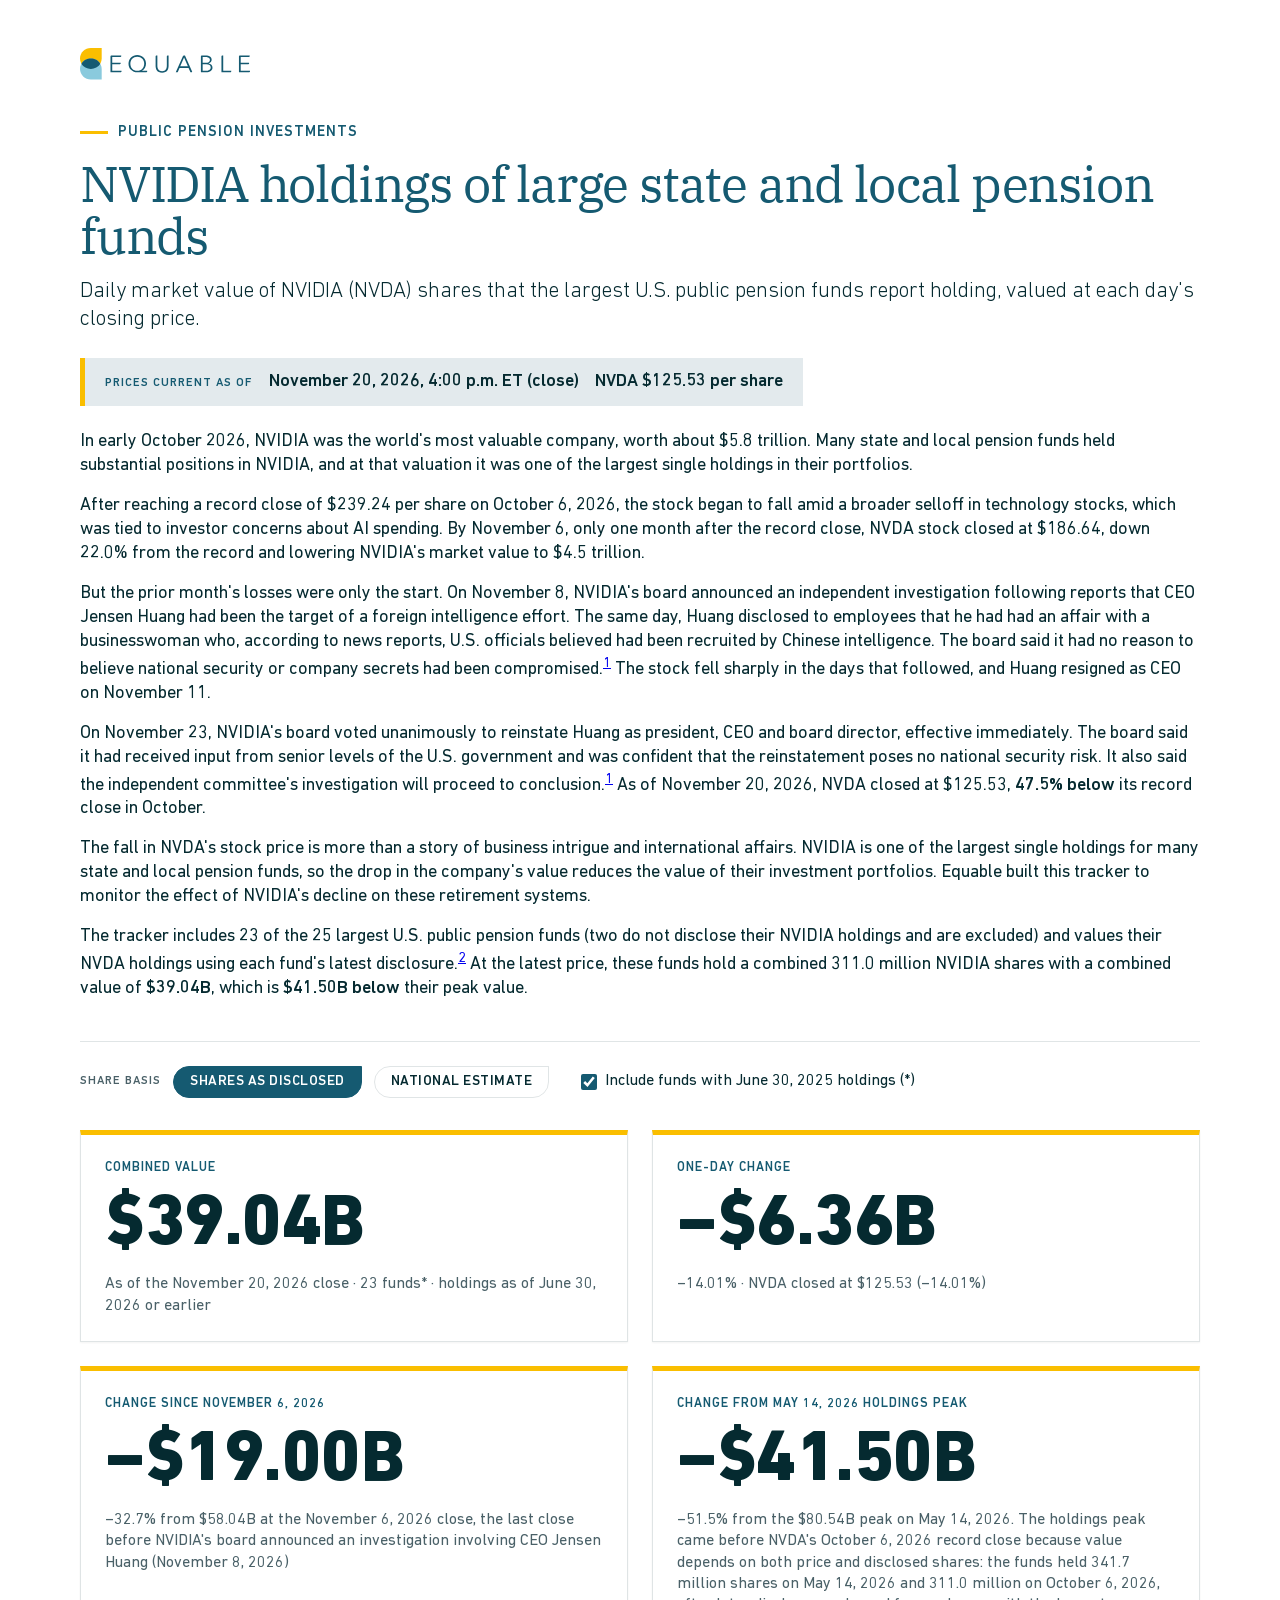
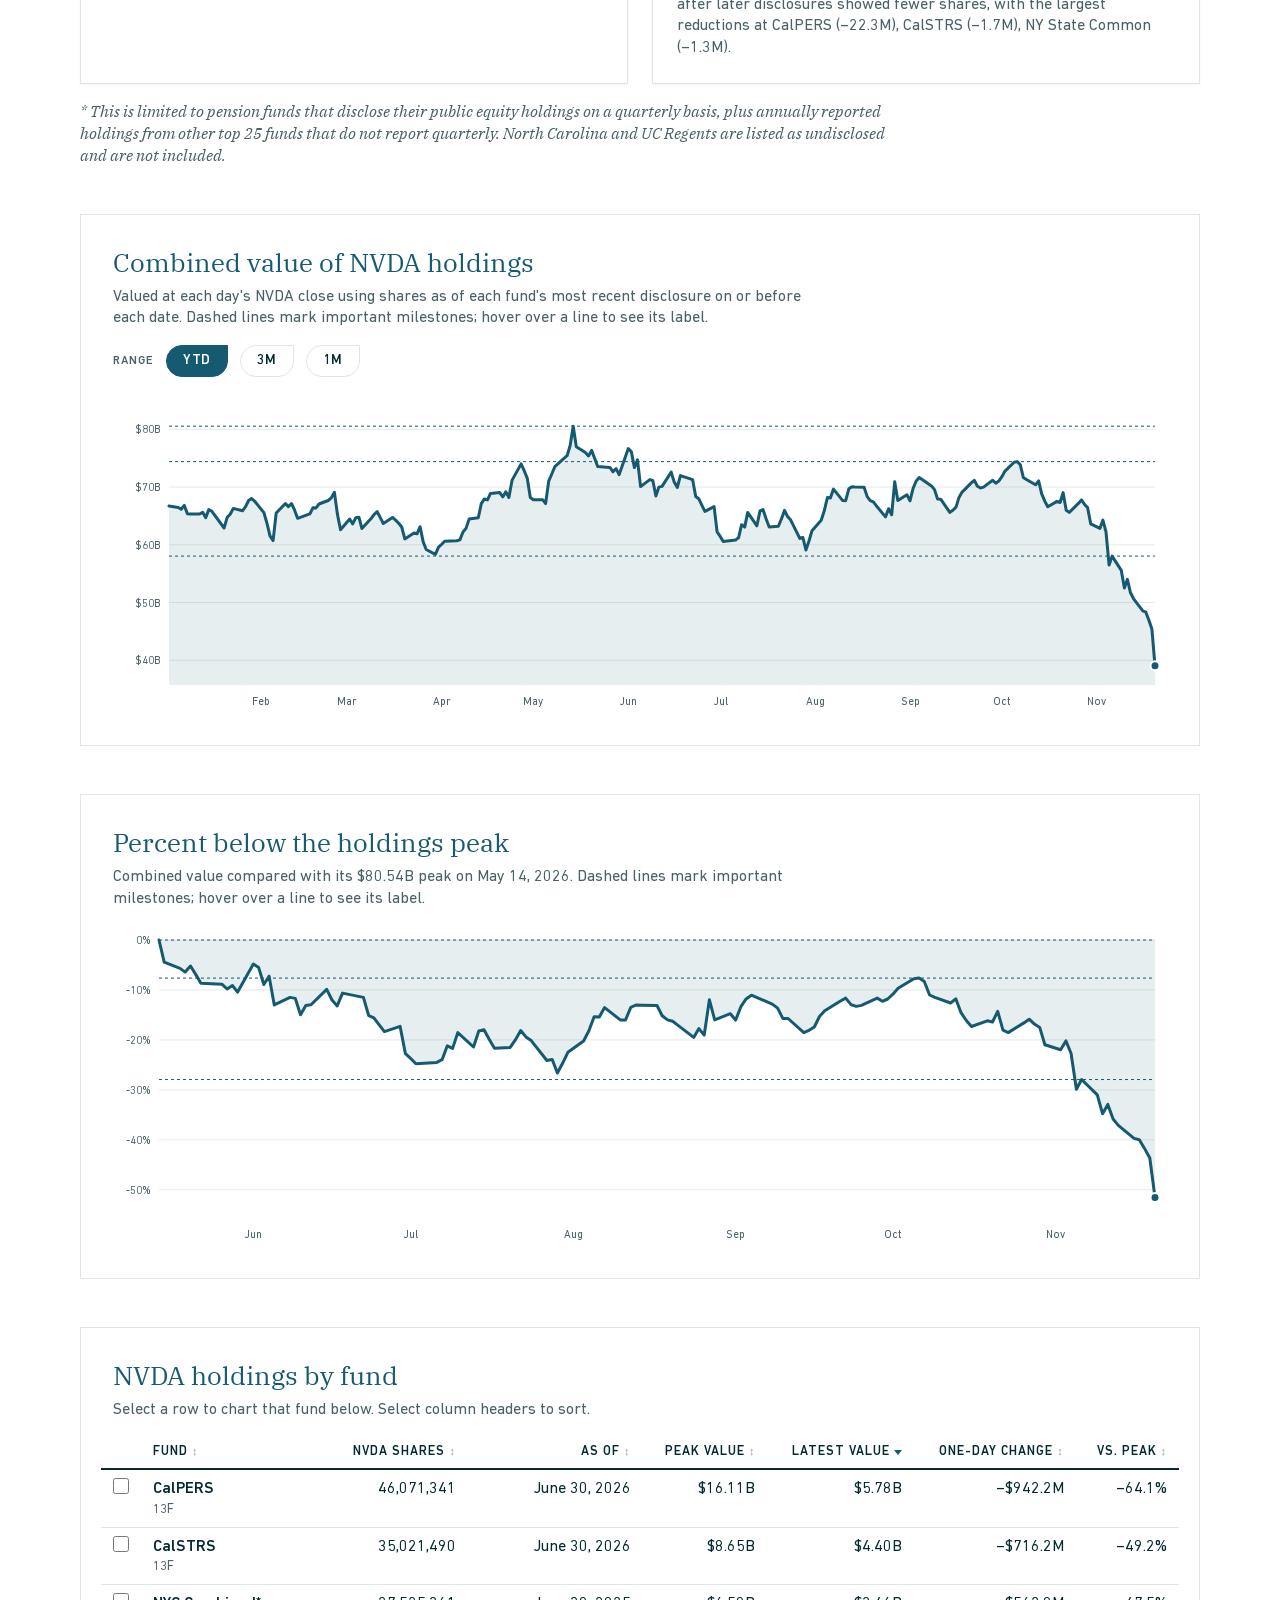
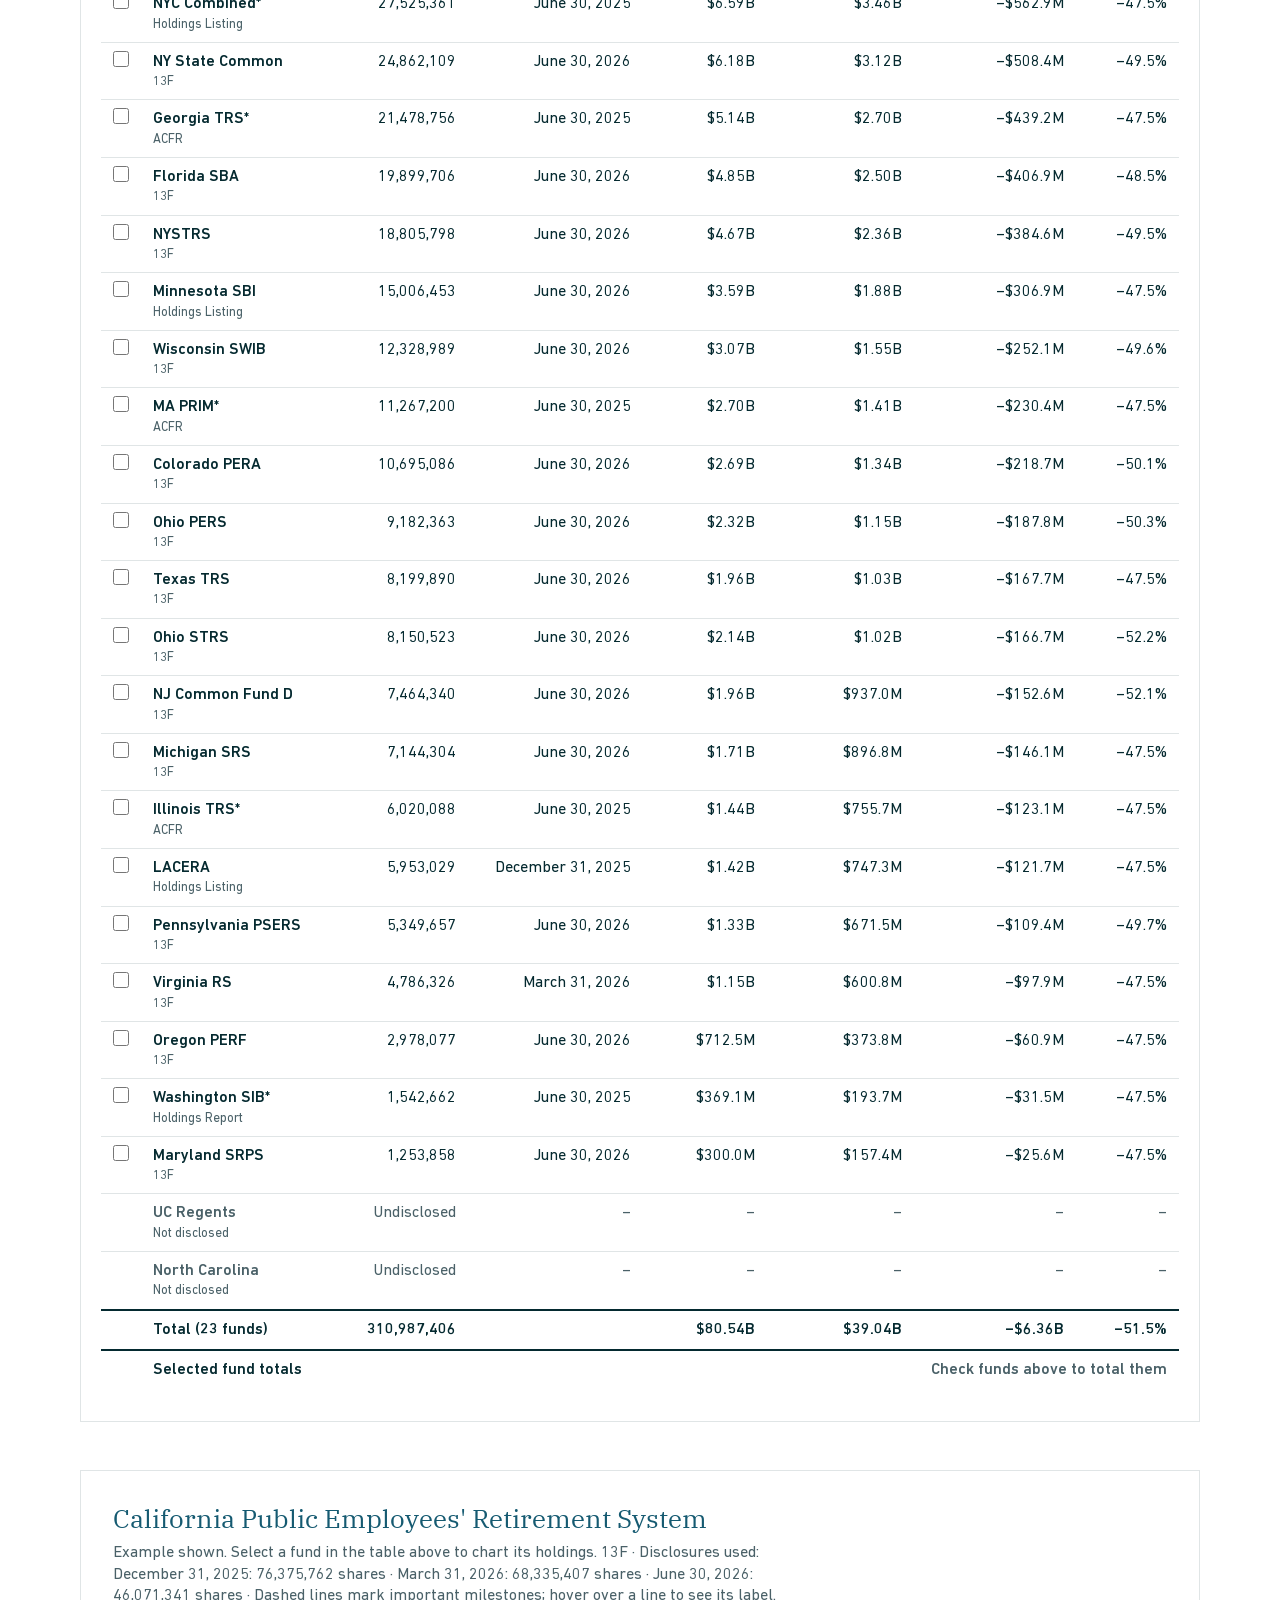
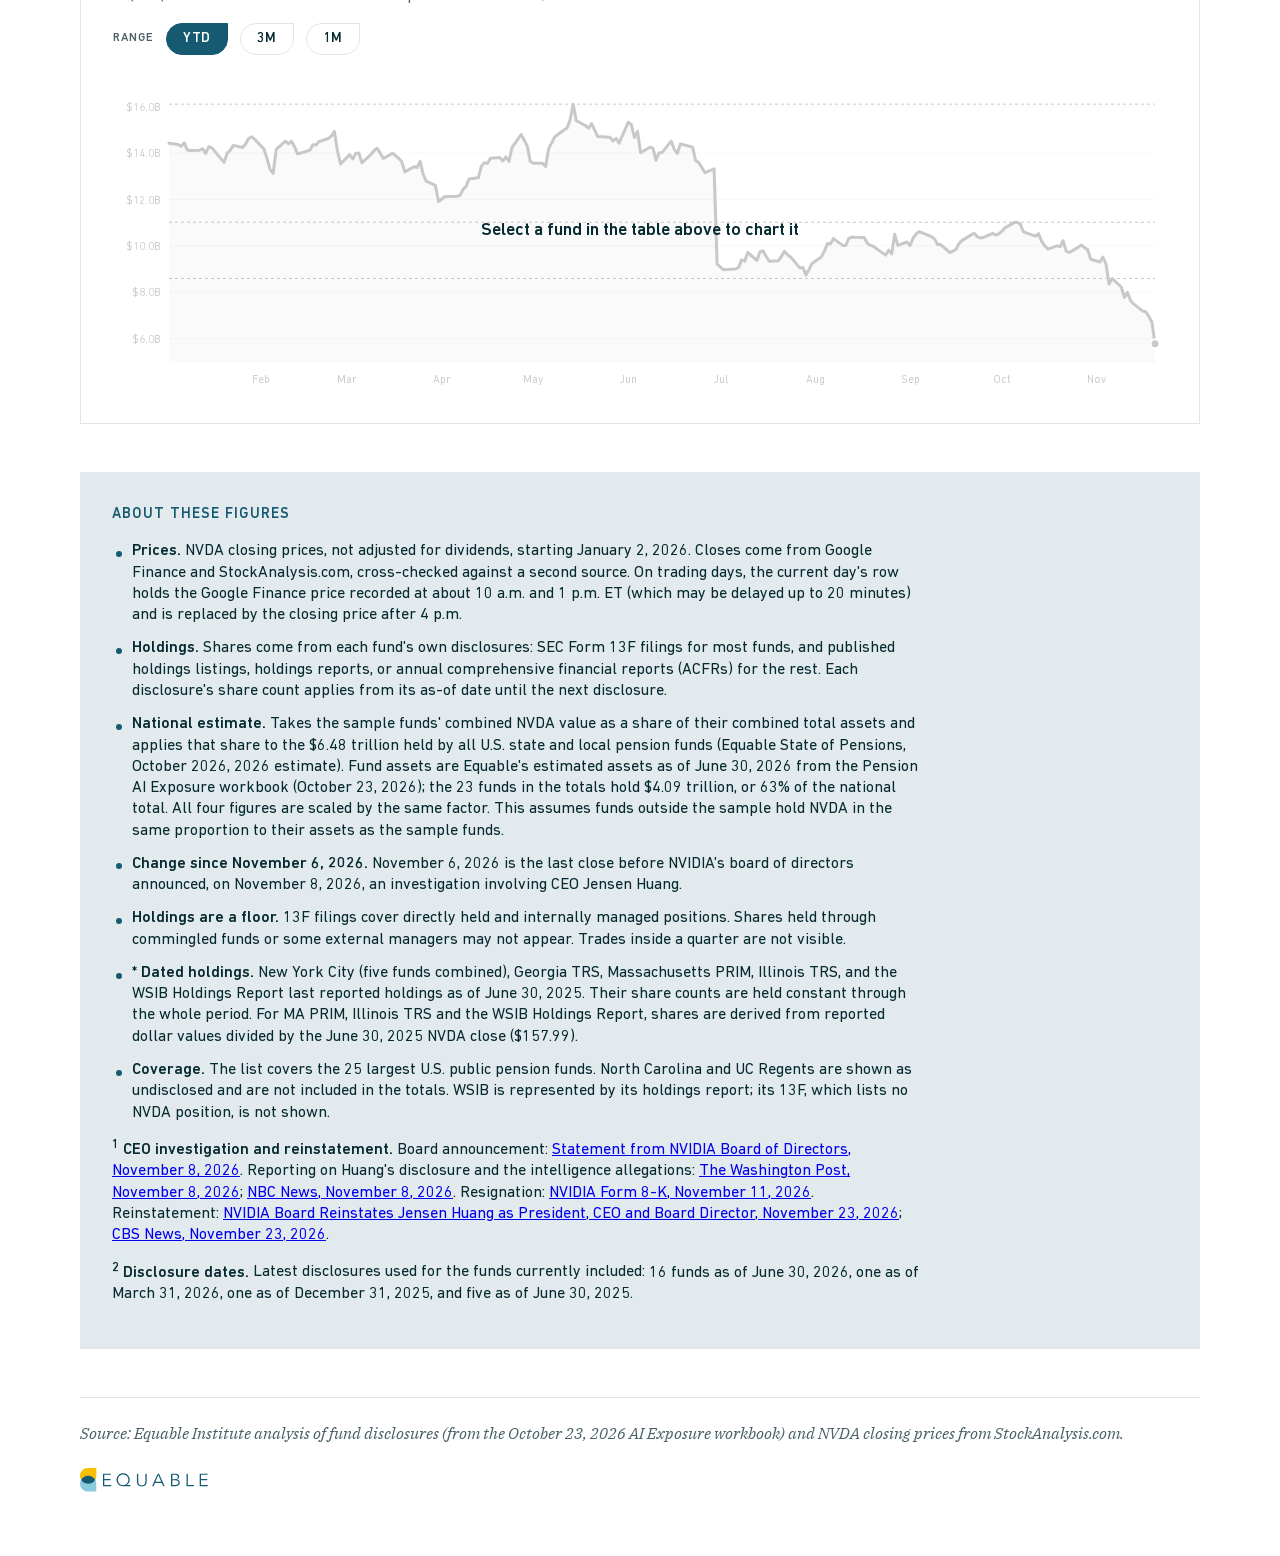
==== commit 242a7631: "Add files via upload" ====
--- a/nvda-tracker/index.html
+++ b/nvda-tracker/index.html
@@ -164,7 +164,7 @@
 <body>
 <main class="container">
   <header>
-    <a class="brand" href="https://equable.org" aria-label="Equable Institute home"><img src="equable-logo-lightbg.svg" alt="Equable Institute" width="170" height="32"></a>
+    <a class="brand" target="_blank" rel="noopener" href="https://equable.org" aria-label="Equable Institute home"><img src="equable-logo-lightbg.svg" alt="Equable Institute" width="170" height="32"></a>
     <div class="eyebrow"><span class="bar" aria-hidden="true"></span>Public pension investments</div>
     <h1 class="eqb-h2">NVIDIA holdings of large state and local pension funds</h1>
     <p class="eqb-body-lg lede">Daily market value of NVIDIA (NVDA) shares that the largest U.S. public pension funds report holding, valued at each day's closing price.</p>
@@ -179,7 +179,7 @@
       <button type="button" class="tag eqb-tag--interactive" data-basis="disclosed" aria-pressed="true" title="Each day uses the shares from the most recent disclosure on or before that day">Shares as disclosed</button>
       <button type="button" class="tag eqb-tag--interactive" data-basis="national" aria-pressed="false" hidden title="Scales the sample's NVDA holdings, as a share of the sample funds' total assets, to all U.S. state and local pension assets">National estimate</button>
     </div>
-    <label class="chk"><input type="checkbox" id="datedChk" checked> Include funds with 6/30/2025 holdings (*)</label>
+    <label class="chk"><input type="checkbox" id="datedChk" checked> Include funds with June 30, 2025 holdings (*)</label>
   </div>
 
   <div class="stats" id="kpis" aria-live="polite"></div>
@@ -235,21 +235,20 @@
   <section class="notes" id="notesCard">
     <div class="eyebrow">About these figures</div>
     <ul>
-      <li><b>Prices.</b> NVDA closing prices, not adjusted for dividends, starting 1/2/2026. Closes come from Google Finance and StockAnalysis.com, cross-checked against a second source. On trading days, the current day's row holds the Google Finance price recorded at about 10 am and 1 pm ET (which may be delayed up to 20 minutes) and is replaced by the closing price after 4 pm.</li>
+      <li><b>Prices.</b> NVDA closing prices, not adjusted for dividends, starting January 2, 2026. Closes come from Google Finance and StockAnalysis.com, cross-checked against a second source. On trading days, the current day's row holds the Google Finance price recorded at about 10 a.m. and 1 p.m. ET (which may be delayed up to 20 minutes) and is replaced by the closing price after 4 p.m.</li>
       <li><b>Holdings.</b> Shares come from each fund's own disclosures: SEC Form 13F filings for most funds, and published holdings listings, holdings reports, or annual comprehensive financial reports (ACFRs) for the rest. Each disclosure's share count applies from its as-of date until the next disclosure.</li>
-      <li><b>National estimate.</b> Takes the sample funds' combined NVDA value as a share of their combined total assets and applies that share to the $6.48 trillion held by all U.S. state and local pension funds (Equable State of Pensions, October 2026, 2026 estimate). Fund assets are Equable's estimated assets as of 6/30/2026 from the Pension AI Exposure workbook (10/23/2026); the 23 funds in the totals hold $4.09 trillion, or 63% of the national total. All four figures are scaled by the same factor. This assumes funds outside the sample hold NVDA in the same proportion to their assets as the sample funds.</li>
-      <li><b>Change since 11/6/2026.</b> 11/6/2026 is the last close before NVIDIA's board of directors announced, on 11/8/2026, an investigation involving CEO Jensen Huang.</li>
-      <li id="note-market"><b><sup>1</sup> Market context.</b> Reporting on the October and early November decline tied it to a sector-wide selloff in technology and semiconductor stocks, including higher Treasury yields after U.S. inflation data (<a href="https://invezz.com/news/2026/10/14/why-nvidia-shares-have-fallen-over-2-on-wednesday/">Invezz, 10/14/2026</a>), investor concern about AI spending (<a href="https://aljazeera.com/economy/2026/10/23/us-tech-stocks-tumble-as-investors-fret-over-ai-spending">Al Jazeera, 10/23/2026</a>), and questions about whether AI infrastructure investment will generate sufficient returns (<a href="https://www.ibtimes.co.uk/nvidia-loses-market-value-ai-stock-selloff-1830575">IBTimes UK, 11/5/2026</a>). NVIDIA's market value at the 11/6/2026 close is estimated by scaling its reported $5.78 trillion record valuation on 10/6/2026 (IBTimes UK) by the change in closing price, which assumes a constant share count.</li>
-      <li id="note-huang"><b><sup>2</sup> CEO investigation.</b> Board announcement: <a href="https://investor.nvidia.com/news/press-release-details/2026/Statement-from-NVIDIA-Board-of-Directors/default.aspx">Statement from NVIDIA Board of Directors, 11/8/2026</a>. Reporting on Huang's disclosure and the intelligence allegations: <a href="https://www.washingtonpost.com/business/2026/11/08/nvidia-jensen-huang-investigation-chinese-spy/7965324e-dbbd-11f1-912c-4fbb80d73f7f_story.html">The Washington Post, 11/8/2026</a>; <a href="https://www.nbcnews.com/tech/tech-news/nvidia-ceo-jensen-huang-investigation-rcna608148">NBC News, 11/8/2026</a>. Resignation: <a href="https://www.sec.gov/Archives/edgar/data/0001045810/000104581026000082/nvda-20261111.htm">NVIDIA Form 8-K, 11/11/2026</a>.</li>
-      <li id="note-asof"><b><sup>3</sup> Disclosure dates.</b> Latest disclosures used for the funds currently included: <span id="asofTxt"></span></li>
+      <li><b>National estimate.</b> Takes the sample funds' combined NVDA value as a share of their combined total assets and applies that share to the $6.48 trillion held by all U.S. state and local pension funds (Equable State of Pensions, October 2026, 2026 estimate). Fund assets are Equable's estimated assets as of June 30, 2026 from the Pension AI Exposure workbook (October 23, 2026); the 23 funds in the totals hold $4.09 trillion, or 63% of the national total. All four figures are scaled by the same factor. This assumes funds outside the sample hold NVDA in the same proportion to their assets as the sample funds.</li>
+      <li><b>Change since November 6, 2026.</b> November 6, 2026 is the last close before NVIDIA's board of directors announced, on November 8, 2026, an investigation involving CEO Jensen Huang.</li>
+      <li id="note-huang"><b><sup>1</sup> CEO investigation and reinstatement.</b> Board announcement: <a target="_blank" rel="noopener" href="https://investor.nvidia.com/news/press-release-details/2026/Statement-from-NVIDIA-Board-of-Directors/default.aspx">Statement from NVIDIA Board of Directors, November 8, 2026</a>. Reporting on Huang's disclosure and the intelligence allegations: <a target="_blank" rel="noopener" href="https://www.washingtonpost.com/business/2026/11/08/nvidia-jensen-huang-investigation-chinese-spy/7965324e-dbbd-11f1-912c-4fbb80d73f7f_story.html">The Washington Post, November 8, 2026</a>; <a target="_blank" rel="noopener" href="https://www.nbcnews.com/tech/tech-news/nvidia-ceo-jensen-huang-investigation-rcna608148">NBC News, November 8, 2026</a>. Resignation: <a target="_blank" rel="noopener" href="https://www.sec.gov/Archives/edgar/data/0001045810/000104581026000082/nvda-20261111.htm">NVIDIA Form 8-K, November 11, 2026</a>. Reinstatement: <a target="_blank" rel="noopener" href="https://nvidianews.nvidia.com/news/nvidia-board-reinstates-jensen-huang-as-president-ceo-and-board-director">NVIDIA Board Reinstates Jensen Huang as President, CEO and Board Director, November 23, 2026</a>; <a target="_blank" rel="noopener" href="https://www.cbsnews.com/news/nvidia-reinstates-jensen-huang-ceo/">CBS News, November 23, 2026</a>.</li>
+      <li id="note-asof"><b><sup>2</sup> Disclosure dates.</b> Latest disclosures used for the funds currently included: <span id="asofTxt"></span></li>
       <li><b>Holdings are a floor.</b> 13F filings cover directly held and internally managed positions. Shares held through commingled funds or some external managers may not appear. Trades inside a quarter are not visible.</li>
-      <li><b>* Dated holdings.</b> New York City (five funds combined), Georgia TRS, Massachusetts PRIM, Illinois TRS, and the WSIB Holdings Report last reported holdings as of 6/30/2025. Their share counts are held constant through the whole period. For MA PRIM, Illinois TRS and the WSIB Holdings Report, shares are derived from reported dollar values divided by the 6/30/2025 NVDA close ($157.99).</li>
+      <li><b>* Dated holdings.</b> New York City (five funds combined), Georgia TRS, Massachusetts PRIM, Illinois TRS, and the WSIB Holdings Report last reported holdings as of June 30, 2025. Their share counts are held constant through the whole period. For MA PRIM, Illinois TRS and the WSIB Holdings Report, shares are derived from reported dollar values divided by the June 30, 2025 NVDA close ($157.99).</li>
       <li><b>Coverage.</b> The list covers the 25 largest U.S. public pension funds. North Carolina and UC Regents are shown as undisclosed and are not included in the totals. WSIB is represented by its holdings report; its 13F, which lists no NVDA position, is not shown.</li>
     </ul>
   </section>
 
   <footer>
-    <p class="eqb-caption" id="srcLine">Source: Equable Institute analysis of fund disclosures (from the 10/23/2026 AI Exposure workbook) and NVDA closing prices from StockAnalysis.com.</p>
+    <p class="eqb-caption" id="srcLine">Source: Equable Institute analysis of fund disclosures (from the October 23, 2026 AI Exposure workbook) and NVDA closing prices from StockAnalysis.com.</p>
     <img src="equable-logo-lightbg.svg" alt="Equable Institute">
   </footer>
 </main>
@@ -339,8 +338,9 @@
 
 // ---------- format ----------
 const MON=["Jan","Feb","Mar","Apr","May","Jun","Jul","Aug","Sep","Oct","Nov","Dec"];
-const fmtDate=t=>{const d=new Date(t);return (d.getUTCMonth()+1)+"/"+d.getUTCDate()+"/"+d.getUTCFullYear();};
-const fmtLong=t=>{const d=new Date(t);return MON[d.getUTCMonth()]+" "+d.getUTCDate()+", "+d.getUTCFullYear();};
+const MONTHS=["January","February","March","April","May","June","July","August","September","October","November","December"];
+const fmtDate=t=>{const d=new Date(t);return MONTHS[d.getUTCMonth()]+" "+d.getUTCDate()+", "+d.getUTCFullYear();};
+const fmtLong=fmtDate;
 const fmtAxisDate=t=>{const d=new Date(t);return MON[d.getUTCMonth()]+" "+d.getUTCDate();};
 function money(v,dp){
   if(v===null||!isFinite(v)) return "n/a";
@@ -450,12 +450,12 @@
   const boxes=nat?[
     ['Estimate: all U.S. state and local pensions',money(st.last.v),pct(st.last.v/NA,2).replace('+','')+' of the '+natT+' in U.S. state and local pension assets · as of the '+fmtDate(st.last.t)+(intra?' intraday price':' close')],
     ['One-day change',dchg===null?'n/a':signedMoney(dchg),dchg===null?'':shr(dchg)+' · NVDA '+(intra?'intraday price $':'closed at $')+st.last.close.toFixed(2)+' ('+pct(cchg,2)+')'],
-    cut?['Change since '+fmtDate(cut.t),signedMoney(st.last.v-cut.v),shr(st.last.v-cut.v)+' · since the '+fmtDate(cut.t)+' close, the last close before NVIDIA\'s board announced an investigation involving CEO Jensen Huang (11/8/2026)']:['Change since '+fmtDate(st.first.t),signedMoney(ytd),shr(ytd)],
+    cut?['Change since '+fmtDate(cut.t),signedMoney(st.last.v-cut.v),shr(st.last.v-cut.v)+' · since the '+fmtDate(cut.t)+' close, the last close before NVIDIA\'s board announced an investigation involving CEO Jensen Huang (November 8, 2026)']:['Change since '+fmtDate(st.first.t),signedMoney(ytd),shr(ytd)],
     ['Change from '+fmtDate(st.pk.t)+' holdings peak',signedMoney(vsPk),shr(vsPk)+' · from the '+money(st.pk.v)+' peak on '+fmtDate(st.pk.t)+pkNote]
   ]:[
     [nat?'National estimate':'Combined value',money(st.last.v),'As of the '+fmtDate(st.last.t)+(intra?' intraday price (not yet the close)':' close')+' · '+(nat?'all U.S. state and local pension funds ('+'$'+(NATIONAL_ASSETS/1e12).toFixed(2)+' trillion'+' in assets), scaled from '+nInc+' funds*':nInc+' funds* · holdings as of '+fmtDate(Math.max(...D.funds.filter(active).map(f=>(f.slots.filter(x=>x.t<=st.last.t).pop()||f.slots[0]).t)))+' or earlier')],
     ['One-day change',dchg===null?'n/a':signedMoney(dchg),dchgP===null?'':pct(dchgP,2)+' · NVDA '+(intra?'intraday price $':'closed at $')+st.last.close.toFixed(2)+' ('+pct(cchg,2)+')'],
-    cut?['Change since '+fmtDate(cut.t),signedMoney(st.last.v-cut.v),pct(cut.v?st.last.v/cut.v-1:null)+' from '+money(cut.v)+' at the '+fmtDate(cut.t)+' close, the last close before NVIDIA\'s board announced an investigation involving CEO Jensen Huang (11/8/2026)']:['Change since '+fmtDate(st.first.t),signedMoney(ytd),pct(ytdP)+' from '+money(st.first.v)],
+    cut?['Change since '+fmtDate(cut.t),signedMoney(st.last.v-cut.v),pct(cut.v?st.last.v/cut.v-1:null)+' from '+money(cut.v)+' at the '+fmtDate(cut.t)+' close, the last close before NVIDIA\'s board announced an investigation involving CEO Jensen Huang (November 8, 2026)']:['Change since '+fmtDate(st.first.t),signedMoney(ytd),pct(ytdP)+' from '+money(st.first.v)],
     ['Change from '+fmtDate(st.pk.t)+' holdings peak',signedMoney(vsPk),pct(vsPkP)+' from the '+money(st.pk.v)+' peak on '+fmtDate(st.pk.t)+pkNote]
   ];
   $("#kpis").innerHTML=boxes.map(k=>'<div class="stat"><div class="k">'+k[0]+'</div><div class="v">'+k[1]+'</div><div class="q">'+k[2]+'</div></div>').join("");
@@ -521,31 +521,33 @@
   let sh=0;const by={};for(const f of D.funds.filter(active)){sh+=fundShares(f,last.t);const a=(f.slots.filter(x=>x.t<=last.t).pop()||f.slots[0]).t;by[a]=(by[a]||0)+1;}
   const long=t=>{const d=new Date(t);return ["January","February","March","April","May","June","July","August","September","October","November","December"][d.getUTCMonth()]+" "+d.getUTCDate()+", "+d.getUTCFullYear();};
   const ks=Object.keys(by).map(Number).sort((x,y)=>y-x);
+  const wd=n=>n>=0&&n<10?["zero","one","two","three","four","five","six","seven","eight","nine"][n]:n;
   const nUn=D.funds.filter(f=>f.undisclosed).length,nTr=D.funds.length-nUn;
   // Close and estimated market value at the 11/6/2026 close (last close before the 11/8 announcement).
-  // Market value scales the reported $5.78 trillion record valuation (10/6/2026, IBTimes UK) by the change in closing price; assumes a constant share count.
-  const cutD=days.find(d=>d.t===CUTOFF_T),mcap=cutD?5.78e12*cutD.close/rec.close:null;
+  // Market value scales the reported record valuation of about $5.8 trillion (10/6/2026, Yahoo Finance) by the change in closing price; assumes a constant share count.
+  const cutD=days.find(d=>d.t===CUTOFF_T),mcap=cutD?5.8e12*cutD.close/rec.close:null;
   const cutTxt=cutD?' By November 6, only one month after the record close, NVDA stock closed at $'+cutD.close.toFixed(2)+', down '+Math.abs((cutD.close/rec.close-1)*100).toFixed(1)+'% from the record and lowering NVIDIA\'s market value to $'+(mcap/1e12).toFixed(1)+' trillion.':'';
-  const asofTxt=ks.map((t,i)=>(i===0?'':(i===ks.length-1?(ks.length>2?', and ':' and '):', '))+by[t]+(i===0?(by[t]===1?' fund':' funds'):'')+' as of '+long(t)).join('');
+  const asofTxt=ks.map((t,i)=>(i===0?'':(i===ks.length-1?(ks.length>2?', and ':' and '):', '))+wd(by[t])+(i===0?(by[t]===1?' fund':' funds'):'')+' as of '+long(t)).join('');
   $("#intro").innerHTML=
     '<p>In early October 2026, NVIDIA was the world\'s most valuable company, worth about $5.8 trillion. Many state and local pension funds held substantial positions in NVIDIA, and at that valuation it was one of the largest single holdings in their portfolios.</p>'+
-    '<p>After reaching a record close of $'+rec.close.toFixed(2)+' per share on '+long(rec.t)+', the stock began to fall amid a broader selloff in technology stocks, which was tied to investor concerns about AI spending.<sup><a href="#note-market" aria-label="Note 1: Market context">1</a></sup>'+cutTxt+'</p>'+
-    '<p>But the prior month\'s losses were only the start. On November 8, NVIDIA\'s board announced an independent investigation following reports that CEO Jensen Huang had been the target of a foreign intelligence effort. The same day, Huang disclosed to employees that he had had an affair with a businesswoman who, according to news reports, U.S. officials believed had been recruited by Chinese intelligence. The board said it had no reason to believe national security or company secrets had been compromised.<sup><a href="#note-huang" aria-label="Note 2: CEO investigation">2</a></sup> The stock fell sharply in the days that followed, and Huang resigned as CEO on November 11. As of '+long(last.t)+', NVDA '+(isIntraday()?'is trading at $':'closed at $')+last.close.toFixed(2)+', <b>'+Math.abs(off*100).toFixed(1)+'% below</b> its record close in October.</p>'+
+    '<p>After reaching a record close of $'+rec.close.toFixed(2)+' per share on '+long(rec.t)+', the stock began to fall amid a broader selloff in technology stocks, which was tied to investor concerns about AI spending.'+cutTxt+'</p>'+
+    '<p>But the prior month\'s losses were only the start. On November 8, NVIDIA\'s board announced an independent investigation following reports that CEO Jensen Huang had been the target of a foreign intelligence effort. The same day, Huang disclosed to employees that he had had an affair with a businesswoman who, according to news reports, U.S. officials believed had been recruited by Chinese intelligence. The board said it had no reason to believe national security or company secrets had been compromised.<sup><a href="#note-huang" aria-label="Note 1: CEO investigation">1</a></sup> The stock fell sharply in the days that followed, and Huang resigned as CEO on November 11.</p>'+
+    '<p>On November 23, NVIDIA\'s board voted unanimously to reinstate Huang as president, CEO and board director, effective immediately. The board said it had received input from senior levels of the U.S. government and was confident that the reinstatement poses no national security risk. It also said the independent committee\'s investigation will proceed to conclusion.<sup><a href="#note-huang" aria-label="Note 1: CEO investigation and reinstatement">1</a></sup> As of '+long(last.t)+', NVDA '+(isIntraday()?'is trading at $':'closed at $')+last.close.toFixed(2)+', <b>'+Math.abs(off*100).toFixed(1)+'% below</b> its record close in October.</p>'+
     '<p>The fall in NVDA\'s stock price is more than a story of business intrigue and international affairs. NVIDIA is one of the largest single holdings for many state and local pension funds, so the drop in the company\'s value reduces the value of their investment portfolios. Equable built this tracker to monitor the effect of NVIDIA\'s decline on these retirement systems.</p>'+
-    '<p>The tracker includes '+nTr+' of the 25 largest U.S. public pension funds ('+nUn+' do not disclose their NVIDIA holdings and are excluded) and values their NVDA holdings using each fund\'s latest disclosure.<sup><a href="#note-asof" aria-label="Note 3: Disclosure dates">3</a></sup> At the latest price, '+(nInc===nTr?'these funds':'the '+nInc+' funds currently included')+' hold a combined '+(sh/1e6).toFixed(1)+' million NVIDIA shares with a combined value of <b>'+money(sm.last.v)+'</b>, which is <b>'+money(sm.pk.v-sm.last.v)+' below</b> their peak value.</p>';
+    '<p>The tracker includes '+wd(nTr)+' of the 25 largest U.S. public pension funds ('+wd(nUn)+' do not disclose their NVIDIA holdings and are excluded) and values their NVDA holdings using each fund\'s latest disclosure.<sup><a href="#note-asof" aria-label="Note 2: Disclosure dates">2</a></sup> At the latest price, '+(nInc===nTr?'these funds':'the '+nInc+' funds currently included')+' hold a combined '+(sh/1e6).toFixed(1)+' million NVIDIA shares with a combined value of <b>'+money(sm.last.v)+'</b>, which is <b>'+money(sm.pk.v-sm.last.v)+' below</b> their peak value.</p>';
   const na=document.getElementById('asofTxt');if(na) na.textContent=asofTxt.charAt(0).toUpperCase()+asofTxt.slice(1)+'.';
 }
 function priceAsOf(){
   const last=D.days[D.days.length-1];if(!last) return "n/a";
   const day=fmtLong(last.t),L=D.raw.live;
   const m=L&&L.trade_time?String(L.trade_time).match(/^(\d{1,2})\/(\d{1,2})\/(\d{4})\s+(\d{1,2}):(\d{2})/):null;
-  if(!m||Date.UTC(+m[3],+m[1]-1,+m[2])!==last.t) return day+", 4:00 PM ET (close)";
+  if(!m||Date.UTC(+m[3],+m[1]-1,+m[2])!==last.t) return day+", 4:00 p.m. ET (close)";
   const h=+m[4],mi=+m[5];
-  if(h*60+mi>=960) return day+", 4:00 PM ET (close)";
+  if(h*60+mi>=960) return day+", 4:00 p.m. ET (close)";
   const p=num(L.price);
-  if(p!==null&&Math.abs(p-last.close)<0.005) return day+", "+((h%12)||12)+":"+String(mi).padStart(2,"0")+" "+(h<12?"AM":"PM")+" ET";
+  if(p!==null&&Math.abs(p-last.close)<0.005) return day+", "+((h%12)||12)+":"+String(mi).padStart(2,"0")+" "+(h<12?"a.m.":"p.m.")+" ET";
   const nowH=+new Date().toLocaleString("en-US",{timeZone:"America/New_York",hour:"numeric",hour12:false});
-  return day+", about "+(nowH>=13?"1:00 PM":"10:00 AM")+" ET";
+  return day+", about "+(nowH>=13?"1:00 p.m.":"10:00 a.m.")+" ET";
 }
 function isIntraday(){
   const L=D.raw.live;if(!L||!L.trade_time||!D.days.length) return false;
@@ -560,7 +562,7 @@
   const pc=num(L.prior_close),chg=pc?p/pc-1:null;
   el.innerHTML='<b>Latest NVDA price: $'+p.toFixed(2)+'</b>'+(chg!==null?' ('+pct(chg,2)+' from the prior close of $'+pc.toFixed(2)+')':'')+
     ' · Last trade '+esc(L.trade_time||'n/a')+' ET, from Google Finance; may be delayed up to 20 minutes.'+
-    ' Combined value at this price: <b>'+money(sh*p)+'</b> (shares as disclosed). During trading hours, today\'s row in the charts, cards and table uses the price recorded at the most recent scheduled update (about 10 am and 1 pm ET); it is replaced by the closing price after the close.';
+    ' Combined value at this price: <b>'+money(sh*p)+'</b> (shares as disclosed). During trading hours, today\'s row in the charts, cards and table uses the price recorded at the most recent scheduled update (about 10 a.m. and 1 p.m. ET); it is replaced by the closing price after the close.';
   el.hidden=false;
 }
 
